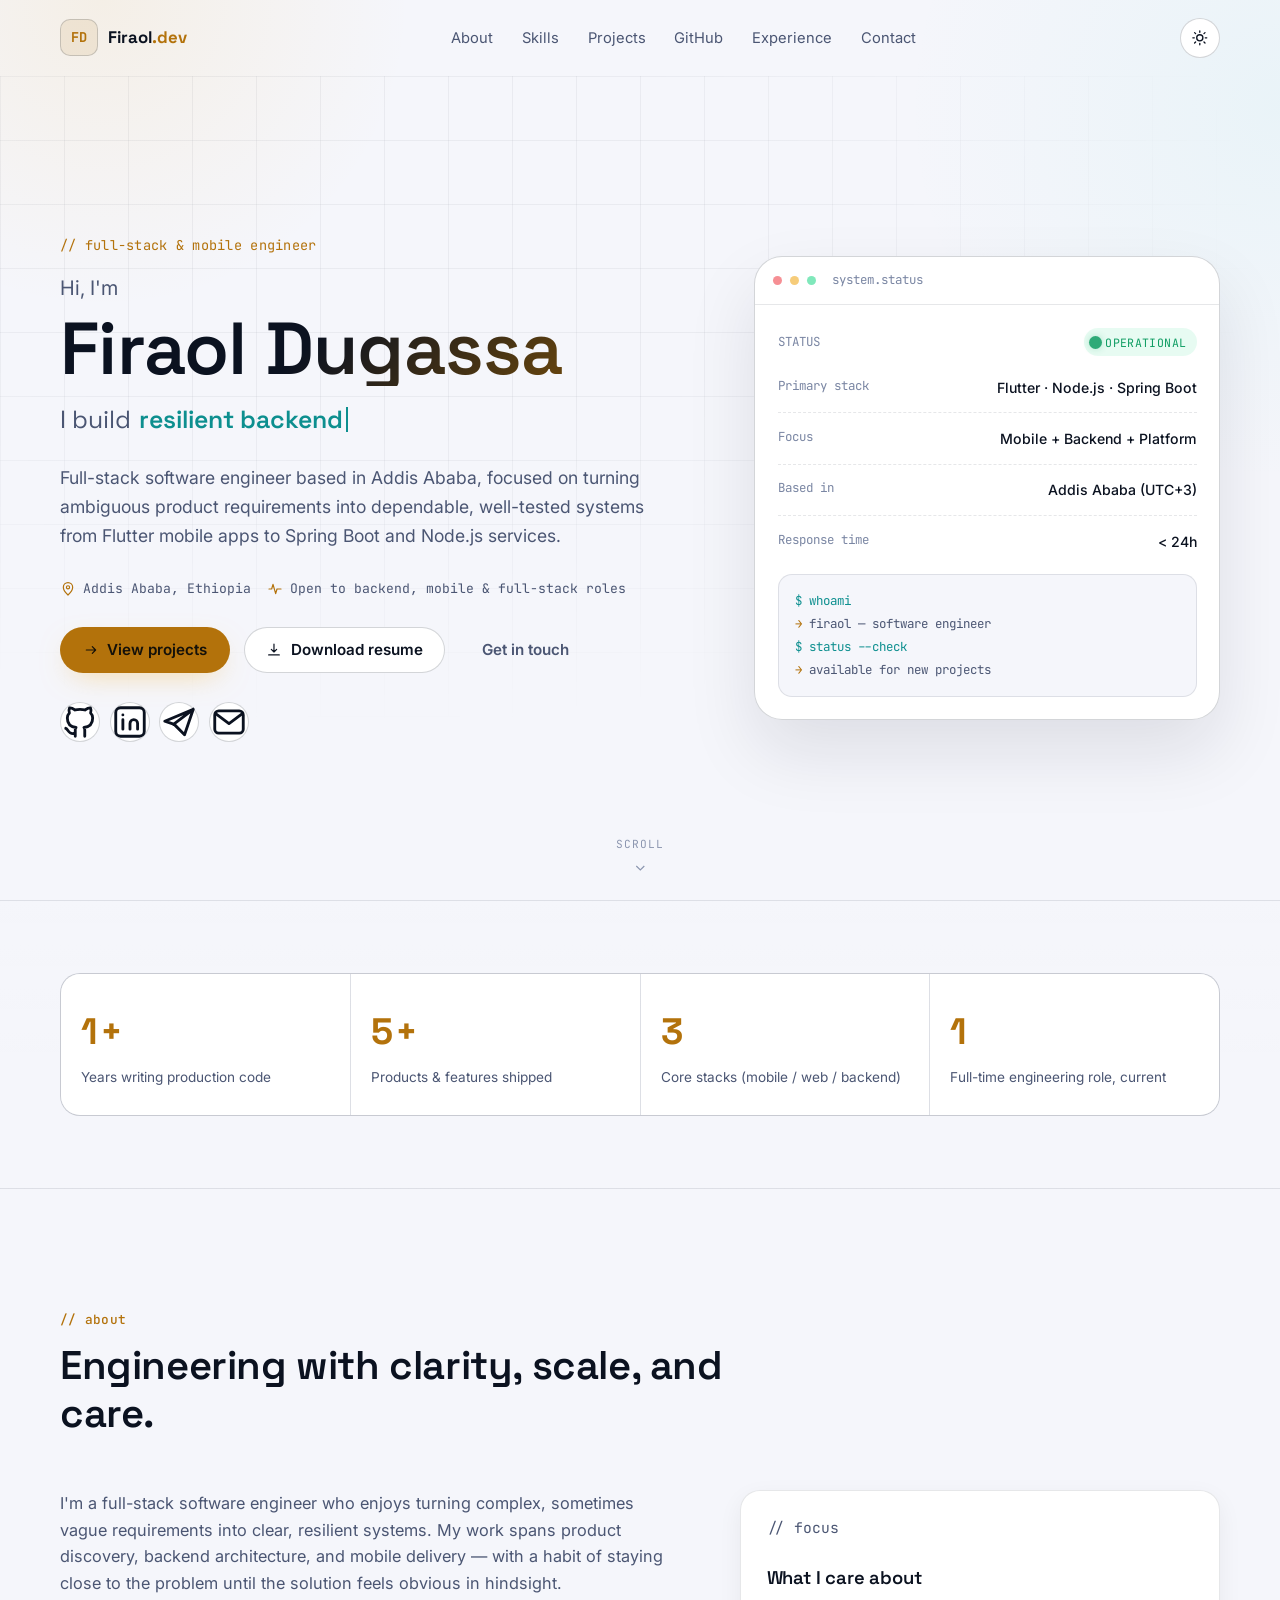
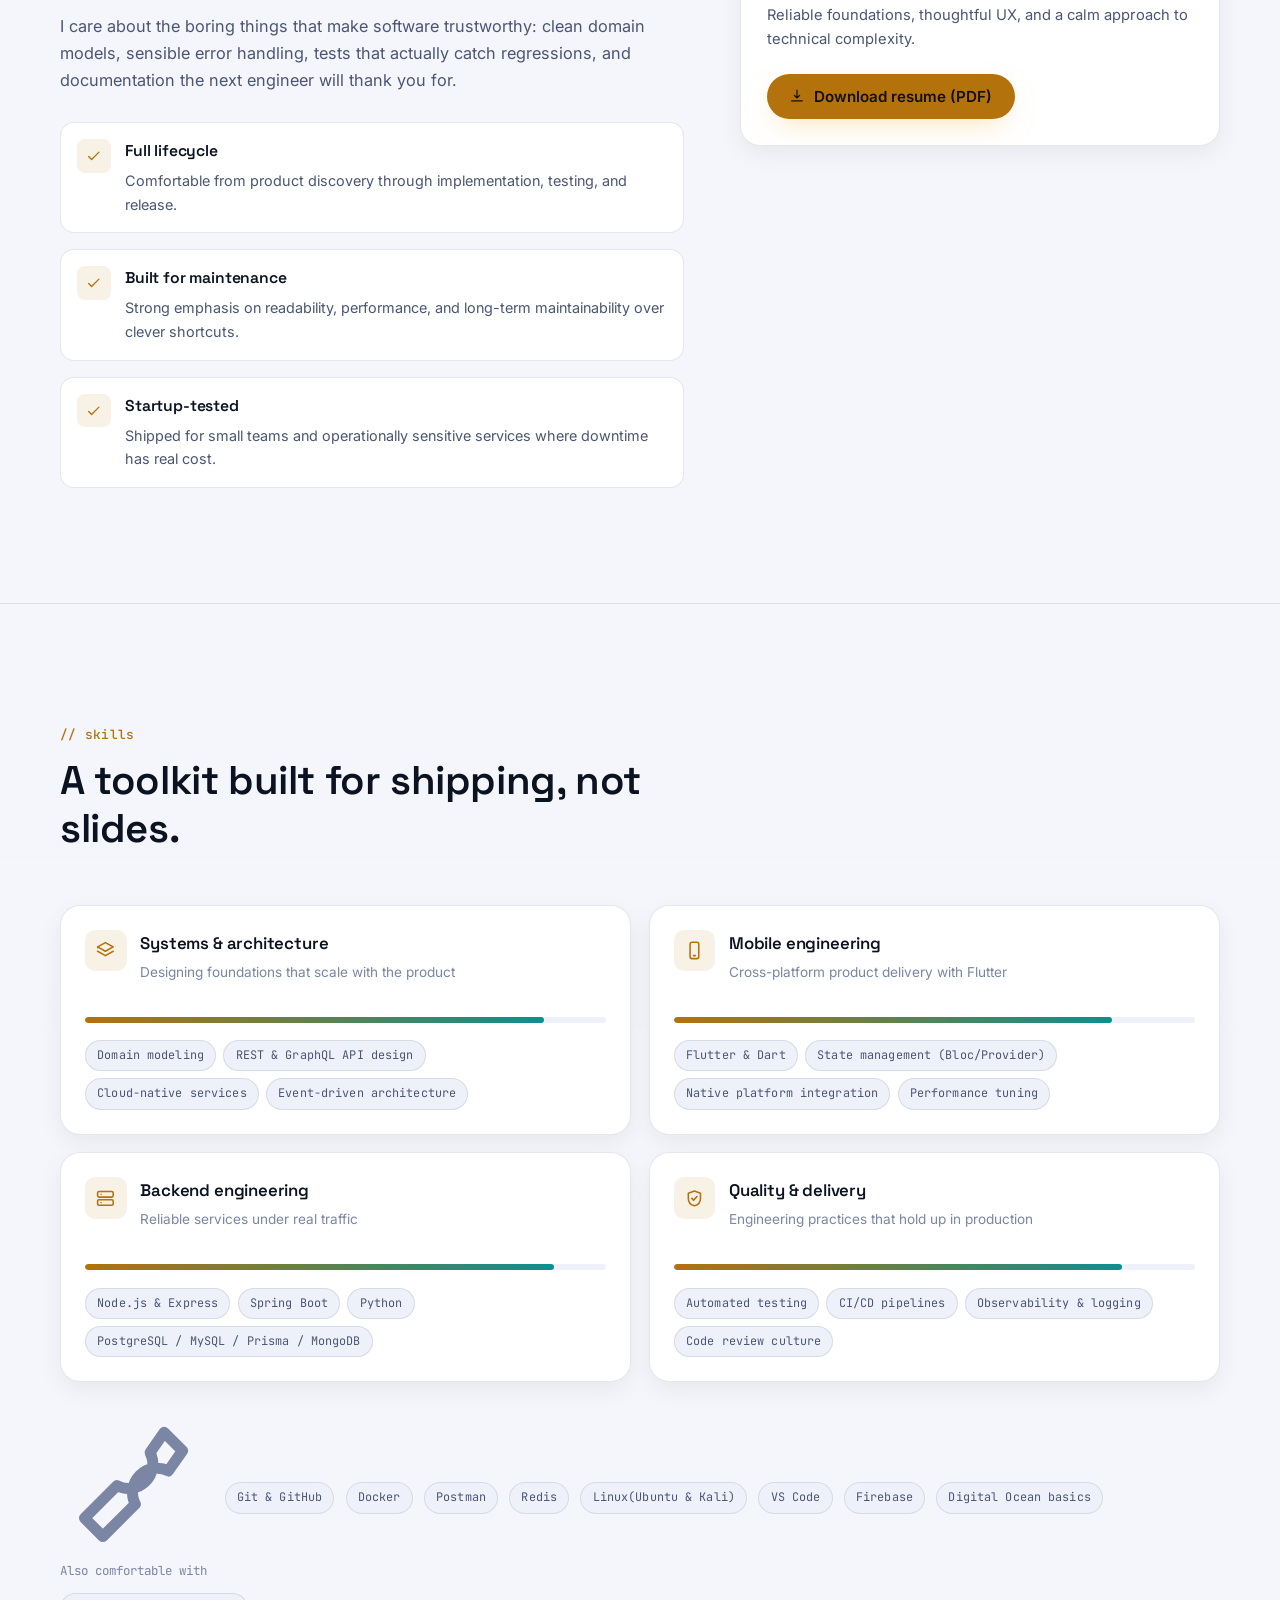
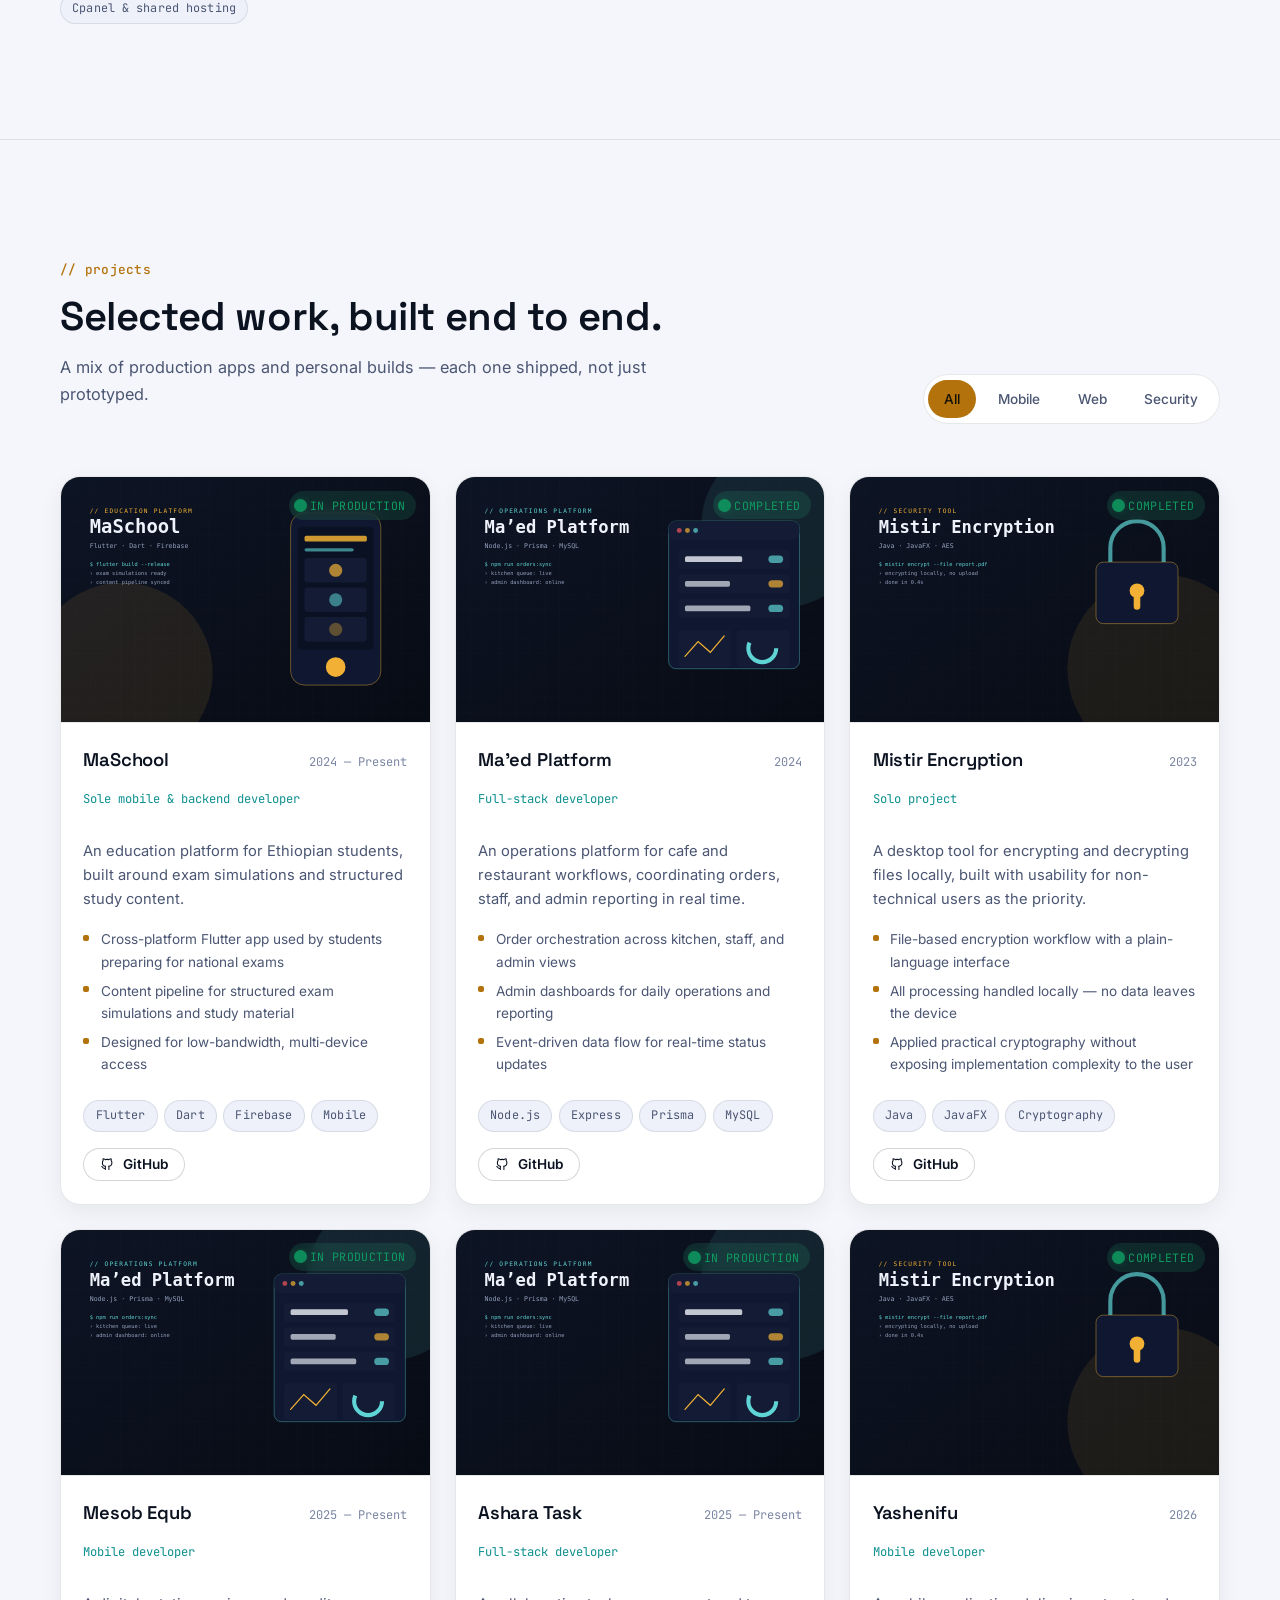
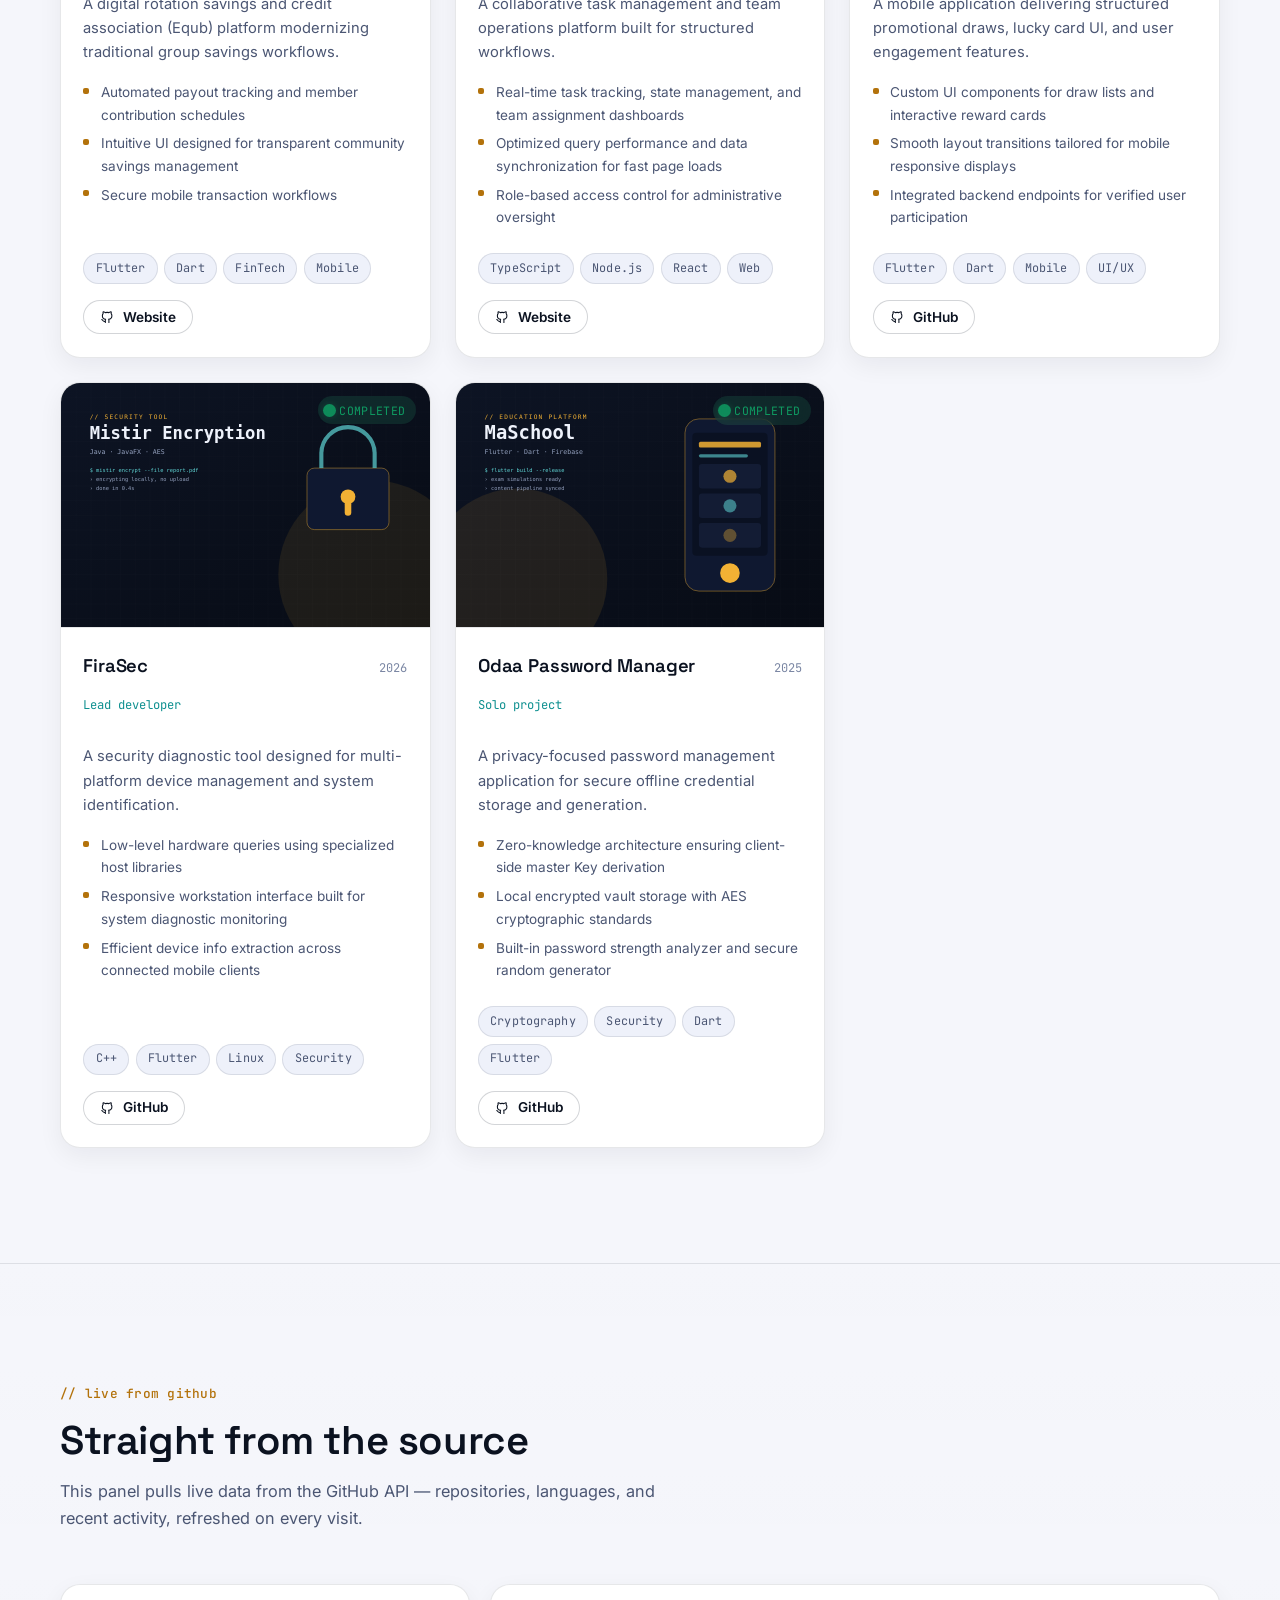
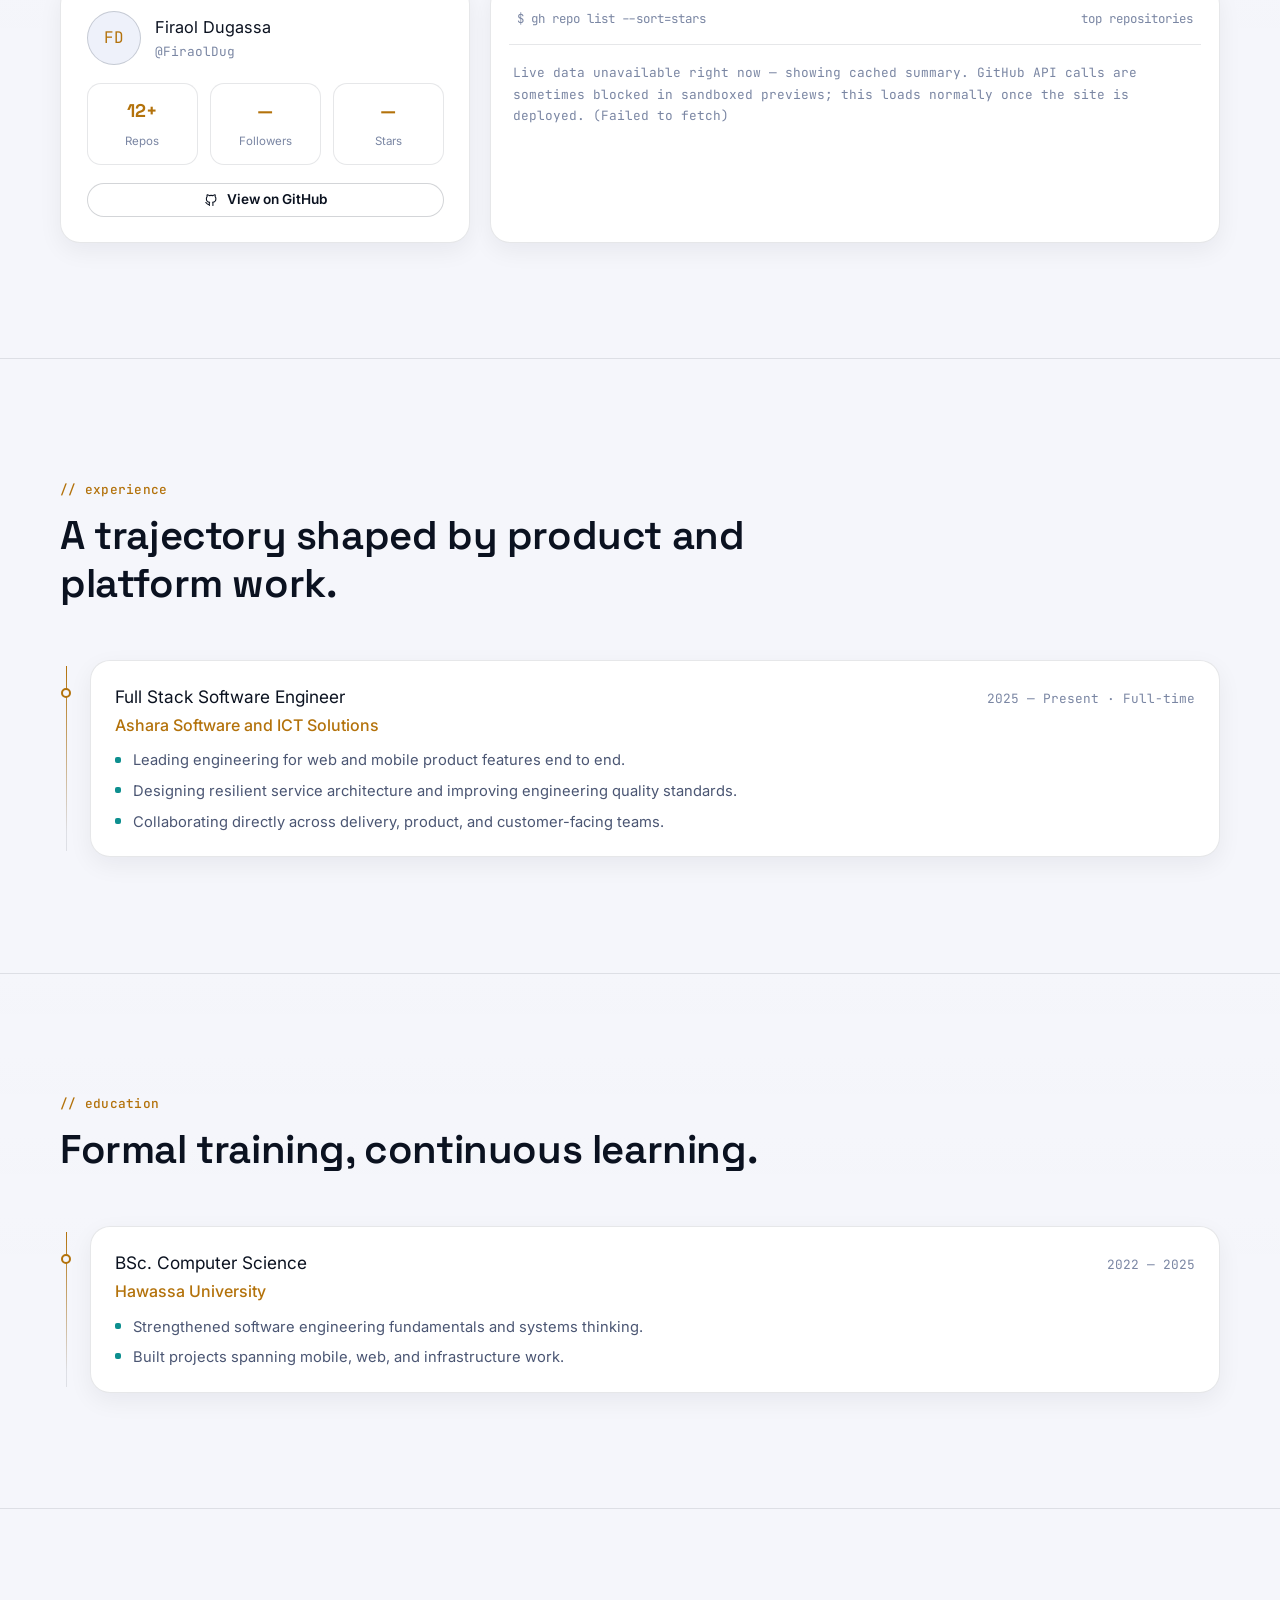
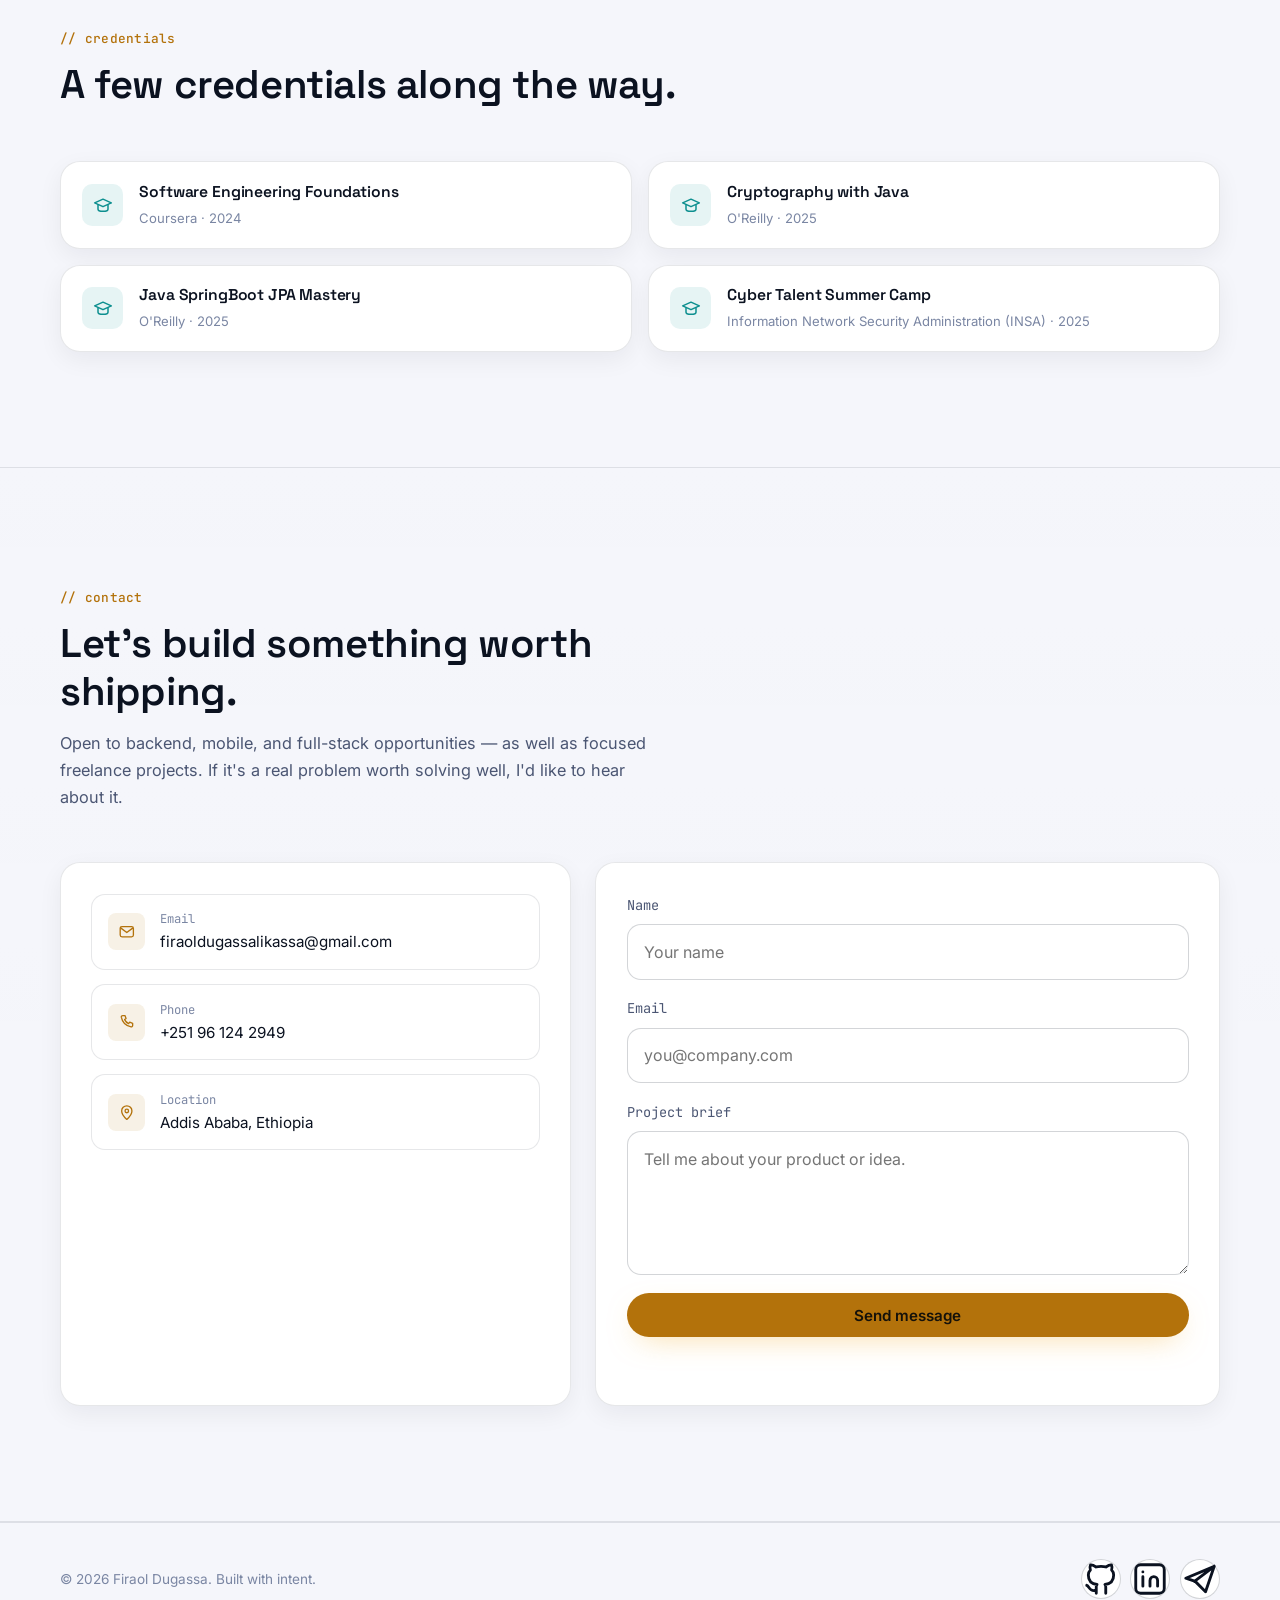
==== site/index.html @ 4e0d8f6b "Restructure portfolio project" ====
<!DOCTYPE html>
<html lang="en" data-theme="dark">
<head>
  <meta charset="UTF-8">
  <meta name="viewport" content="width=device-width, initial-scale=1, viewport-fit=cover">
  <meta name="description" content="Firaol Dugassa is a full-stack software engineer in Addis Ababa building resilient mobile, web, and backend systems with Flutter, Node.js, Spring Boot, and Python.">
  <meta name="theme-color" content="#070b14" media="(prefers-color-scheme: dark)">
  <meta name="theme-color" content="#f5f6fb" media="(prefers-color-scheme: light)">
  <meta name="robots" content="index, follow">
  <meta name="author" content="Firaol Dugassa">
  <link rel="canonical" href="https://firaol.dev/">

  <meta property="og:title" content="Firaol Dugassa — Software Engineer">
  <meta property="og:description" content="Full-stack software engineer building resilient mobile, web, and backend systems.">
  <meta property="og:type" content="website">
  <meta property="og:url" content="https://firaol.dev/">
  <meta property="og:image" content="https://firaol.dev/assets/profile.svg">
  <meta name="twitter:card" content="summary_large_image">
  <meta name="twitter:title" content="Firaol Dugassa — Software Engineer">
  <meta name="twitter:description" content="Full-stack software engineer building resilient mobile, web, and backend systems.">

  <title>Firaol Dugassa | Software Engineer</title>

  <link rel="icon" type="image/svg+xml" href="assets/favicon.svg">
  <link rel="apple-touch-icon" href="assets/favicon.svg">

  <link rel="preconnect" href="https://fonts.googleapis.com">
  <link rel="preconnect" href="https://fonts.gstatic.com" crossorigin>
  <link href="https://fonts.googleapis.com/css2?family=Space+Grotesk:wght@500;600;700&family=Inter:wght@400;500;600;700;800&family=JetBrains+Mono:wght@400;500;600&display=swap" rel="stylesheet">

  <link rel="stylesheet" href="css/tokens.css">
  <link rel="stylesheet" href="css/base.css">
  <link rel="stylesheet" href="css/components-buttons.css">
  <link rel="stylesheet" href="css/components-header.css">
  <link rel="stylesheet" href="css/components-hero.css">
  <link rel="stylesheet" href="css/components-content.css">
  <link rel="stylesheet" href="css/components-projects.css">
  <link rel="stylesheet" href="css/components-misc.css">
  <link rel="stylesheet" href="css/animations.css">
  <link rel="stylesheet" href="css/responsive.css">

  <script type="application/ld+json">
  {
    "@context": "https://schema.org",
    "@type": "Person",
    "name": "Firaol Dugassa",
    "jobTitle": "Software Engineer",
    "url": "https://firaol.dev/",
    "email": "mailto:firaoldugassa@gmail.com",
    "address": { "@type": "PostalAddress", "addressLocality": "Addis Ababa", "addressCountry": "ET" },
    "sameAs": [
      "https://github.com/FiraolDug",
      "https://www.linkedin.com/in/firaol-dugassa-dev84a913369",
      "https://t.me/firaol_dugassa"
    ]
  }
  </script>
</head>
<body>
  <a class="skip-link" href="#main-content">Skip to main content</a>

  <div class="preloader" id="preloader" aria-hidden="true">
    <div class="preloader__mark">
      <span>LOADING PORTFOLIO</span>
      <div class="preloader__bar"></div>
    </div>
  </div>

  <header class="header" id="header">
    <div class="container header__container">
      <a class="header__brand" href="#hero" aria-label="Firaol Dugassa — home">
        <span class="header__brand-mark">FD</span>
        <span class="header__brand-text" id="brand-text">Firaol<span>.dev</span></span>
      </a>

      <nav class="nav" id="nav-menu" aria-label="Primary">
        <ul class="nav__list" id="nav-list"></ul>
      </nav>

      <div class="header__actions">
        <button class="theme-toggle" id="theme-toggle" type="button" aria-label="Toggle color theme" aria-pressed="false">
          <svg class="icon-moon" viewBox="0 0 24 24" fill="none" stroke="currentColor" stroke-width="1.8" stroke-linecap="round" stroke-linejoin="round" aria-hidden="true"><path d="M20 14.5A8.5 8.5 0 1 1 9.5 4a7 7 0 0 0 10.5 10.5Z"/></svg>
          <svg class="icon-sun" viewBox="0 0 24 24" fill="none" stroke="currentColor" stroke-width="1.8" stroke-linecap="round" stroke-linejoin="round" aria-hidden="true"><circle cx="12" cy="12" r="4.2"/><path d="M12 2.5v2M12 19.5v2M4.9 4.9l1.4 1.4M17.7 17.7l1.4 1.4M2.5 12h2M19.5 12h2M4.9 19.1l1.4-1.4M17.7 6.3l1.4-1.4"/></svg>
        </button>
        <button class="burger" id="burger-menu" type="button" aria-expanded="false" aria-controls="nav-menu" aria-label="Toggle navigation menu">
          <span></span><span></span><span></span>
        </button>
      </div>
    </div>
  </header>

  <main id="main-content">

    <!-- ================= HERO ================= -->
    <section class="hero" id="hero">
      <div class="hero__bg" aria-hidden="true"></div>
      <div class="container hero__grid">
        <div class="hero__content">
          <p class="hero__eyebrow" id="hero-eyebrow"></p>
          <p class="hero__greeting" id="hero-greeting"></p>
          <h1 class="hero__name" id="hero-name"></h1>
          <div class="hero__role">
            <span id="hero-role-static"></span>
            <span class="hero__typing" id="hero-typing"></span>
          </div>
          <p class="hero__description" id="hero-description"></p>
          <div class="hero__meta" id="hero-meta"></div>
          <div class="hero__actions" id="hero-actions"></div>
          <div class="hero__socials" id="hero-socials"></div>
        </div>

        <div class="hero__visual" aria-hidden="true">
          <div class="console">
            <div class="console__bar">
              <span class="console__dot"></span><span class="console__dot"></span><span class="console__dot"></span>
              <span class="console__title" id="console-status-label"></span>
            </div>
            <div class="console__body">
              <div class="console__status">
                <span class="console__status-label">STATUS</span>
                <span class="badge badge--good" id="console-status"></span>
              </div>
              <div class="console__metrics" id="console-metrics"></div>
              <div class="console__log" id="console-log"></div>
            </div>
          </div>
        </div>
      </div>

      <div class="hero__scroll-cue" aria-hidden="true">
        <span>SCROLL</span>
        <svg viewBox="0 0 24 24" fill="none" stroke="currentColor" stroke-width="1.8"><path d="m6 9 6 6 6-6"/></svg>
      </div>
    </section>

    <!-- ================= STATS ================= -->
    <section class="section section--tight section--muted" id="stats" aria-label="Quick facts">
      <div class="container">
        <div class="stats" id="stats-grid"></div>
      </div>
    </section>

    <!-- ================= ABOUT ================= -->
    <section class="section" id="about">
      <div class="container">
        <div class="section-head">
          <p class="eyebrow" id="about-eyebrow"></p>
          <h2 class="section-title" id="about-title"></h2>
        </div>
        <div class="about__grid" id="about-grid"></div>
      </div>
    </section>

    <!-- ================= SKILLS ================= -->
    <section class="section section--muted" id="skills">
      <div class="container">
        <div class="section-head">
          <p class="eyebrow" id="skills-eyebrow"></p>
          <h2 class="section-title" id="skills-title"></h2>
        </div>
        <div class="skills__grid" id="skills-grid"></div>
        <div class="tools-row" id="tools-row"></div>
      </div>
    </section>

    <!-- ================= PROJECTS ================= -->
    <section class="section" id="projects">
      <div class="container">
        <div class="section-head section-head--spread">
          <div>
            <p class="eyebrow" id="projects-eyebrow"></p>
            <h2 class="section-title" id="projects-title"></h2>
            <p class="section-desc" id="projects-desc"></p>
          </div>
          <div class="filter-bar" id="project-filters" role="tablist" aria-label="Filter projects by category"></div>
        </div>
        <div class="projects__grid" id="projects-grid"></div>
      </div>
    </section>

    <!-- ================= GITHUB (live) ================= -->
    <section class="section section--muted" id="github">
      <div class="container">
        <div class="section-head">
          <p class="eyebrow" id="github-eyebrow"></p>
          <h2 class="section-title" id="github-title"></h2>
          <p class="section-desc" id="github-desc"></p>
        </div>
        <div class="gh-console">
          <div class="gh-profile card" id="gh-profile"></div>
          <div class="gh-repos card">
            <div class="gh-repos__header">
              <span>$ gh repo list --sort=stars</span>
              <span>top repositories</span>
            </div>
            <div class="gh-repo-list" id="gh-repo-list"></div>
          </div>
        </div>
      </div>
    </section>

    <!-- ================= EXPERIENCE ================= -->
    <section class="section" id="experience">
      <div class="container">
        <div class="section-head">
          <p class="eyebrow" id="experience-eyebrow"></p>
          <h2 class="section-title" id="experience-title"></h2>
        </div>
        <div class="timeline" id="experience-timeline"></div>
      </div>
    </section>

    <!-- ================= EDUCATION ================= -->
    <section class="section section--muted" id="education">
      <div class="container">
        <div class="section-head">
          <p class="eyebrow" id="education-eyebrow"></p>
          <h2 class="section-title" id="education-title"></h2>
        </div>
        <div class="timeline" id="education-timeline"></div>
      </div>
    </section>

    <!-- ================= CERTIFICATIONS ================= -->
    <section class="section" id="certifications">
      <div class="container">
        <div class="section-head">
          <p class="eyebrow">// credentials</p>
          <h2 class="section-title">A few credentials along the way.</h2>
        </div>
        <div class="certs__grid" id="certifications-grid"></div>
      </div>
    </section>

    <!-- ================= CONTACT ================= -->
    <section class="section section--muted" id="contact">
      <div class="container">
        <div class="section-head">
          <p class="eyebrow" id="contact-eyebrow"></p>
          <h2 class="section-title" id="contact-title"></h2>
          <p class="section-desc" id="contact-desc"></p>
        </div>
        <div class="contact__grid">
          <div class="contact-card card">
            <div class="contact-channels" id="contact-channels"></div>
          </div>

          <form class="form card" id="contact-form" autocomplete="off" novalidate>
            <div class="form__group">
              <label class="form__label" for="contact-name">Name</label>
              <input class="form__input" id="contact-name" name="name" type="text" required placeholder="Your name" autocomplete="name">
            </div>
            <div class="form__group">
              <label class="form__label" for="contact-email">Email</label>
              <input class="form__input" id="contact-email" name="email" type="email" required placeholder="you@company.com" autocomplete="email">
            </div>
            <div class="form__group">
              <label class="form__label" for="contact-message">Project brief</label>
              <textarea class="form__input form__input--textarea" id="contact-message" name="message" required placeholder="Tell me about your product or idea."></textarea>
            </div>
            <button class="btn btn--primary" type="submit">Send message</button>
            <p class="form__status" id="form-status" role="status" aria-live="polite"></p>
          </form>
        </div>
      </div>
    </section>
  </main>

  <footer class="footer">
    <div class="container footer__container">
      <p class="footer__copy" id="footer-copy"></p>
      <div class="footer__socials" id="footer-socials"></div>
    </div>
  </footer>

  <button class="back-to-top" id="back-to-top" type="button" aria-label="Back to top" aria-hidden="true">
    <svg viewBox="0 0 24 24" fill="none" stroke="currentColor" stroke-width="1.8"><path d="m6 15 6-6 6 6"/></svg>
  </button>

  <script src="js/icons.js"></script>
  <script src="js/theme.js"></script>
  <script src="js/content.js"></script>
  <script src="js/github.js"></script>
  <script src="js/animations.js"></script>
  <script src="js/portfolio.js"></script>
  <script src="js/main.js"></script>
</body>
</html>
---- site/css/tokens.css ----
/* ==========================================================================
   Design tokens — "systems console" visual language
   Dark, blueprint-inspired navy with a signal-amber accent and a cyan
   secondary, referencing monitoring dashboards & terminal output.
   ========================================================================== */
:root {
  /* --- Color: dark (default) --- */
  --ink: #070b14;
  --ink-raised: #0d1424;
  --surface: #0f1830;
  --surface-hover: #14203d;
  --surface-strong: #182548;
  --border: rgba(148, 163, 196, 0.14);
  --border-strong: rgba(148, 163, 196, 0.28);
  --text: #eef2fb;
  --text-muted: #93a0bd;
  --text-dim: #5d6a8a;

  --amber: #f2b134;
  --amber-strong: #ffce6b;
  --amber-soft: rgba(242, 177, 52, 0.14);
  --cyan: #5fd4d4;
  --cyan-soft: rgba(95, 212, 212, 0.14);
  --good: #3ddc97;
  --warn: #f2545b;

  --shadow-sm: 0 8px 24px rgba(3, 6, 16, 0.35);
  --shadow-lg: 0 32px 80px rgba(3, 6, 16, 0.55);
  --ring: 0 0 0 3px rgba(242, 177, 52, 0.35);

  --radius-xs: 8px;
  --radius-sm: 14px;
  --radius-md: 20px;
  --radius-lg: 28px;
  --radius-pill: 999px;

  --ease: cubic-bezier(0.22, 1, 0.36, 1);
  --dur-fast: 160ms;
  --dur: 280ms;
  --dur-slow: 520ms;

  --font-display: 'Space Grotesk', 'Inter', system-ui, sans-serif;
  --font-body: 'Inter', system-ui, -apple-system, 'Segoe UI', sans-serif;
  --font-mono: 'JetBrains Mono', 'SFMono-Regular', Consolas, monospace;

  --container: 1240px;
  --gutter: clamp(1.25rem, 4vw, 2.5rem);
  --header-h: 76px;
}

[data-theme='light'] {
  --ink: #f5f6fb;
  --ink-raised: #ffffff;
  --surface: #ffffff;
  --surface-hover: #eef1fa;
  --surface-strong: #ffffff;
  --border: rgba(15, 23, 42, 0.10);
  --border-strong: rgba(15, 23, 42, 0.18);
  --text: #0b1220;
  --text-muted: #4b5673;
  --text-dim: #7a86a3;

  --amber: #b3720b;
  --amber-strong: #8f5b06;
  --amber-soft: rgba(179, 114, 11, 0.10);
  --cyan: #0d8f8f;
  --cyan-soft: rgba(13, 143, 143, 0.10);
  --good: #0f9d63;
  --warn: #d13b42;

  --shadow-sm: 0 8px 24px rgba(15, 23, 42, 0.06);
  --shadow-lg: 0 32px 70px rgba(15, 23, 42, 0.10);
}
---- site/css/base.css ----
/* ==========================================================================
   Reset & base
   ========================================================================== */
*, *::before, *::after { box-sizing: border-box; }
html {
  scroll-behavior: smooth;
  font-size: 16px;
  -webkit-text-size-adjust: 100%;
}
@media (prefers-reduced-motion: reduce) {
  html { scroll-behavior: auto; }
  *, *::before, *::after {
    animation-duration: 0.01ms !important;
    animation-iteration-count: 1 !important;
    transition-duration: 0.01ms !important;
    scroll-behavior: auto !important;
  }
}
body {
  margin: 0;
  min-width: 320px;
  font-family: var(--font-body);
  font-size: 16px;
  line-height: 1.65;
  color: var(--text);
  background: var(--ink);
  background-image:
    radial-gradient(560px circle at 8% 0%, rgba(242, 177, 52, 0.10), transparent 55%),
    radial-gradient(680px circle at 100% 12%, rgba(95, 212, 212, 0.08), transparent 55%);
  background-attachment: fixed;
  overflow-x: hidden;
  -webkit-font-smoothing: antialiased;
  transition: background-color var(--dur) var(--ease), color var(--dur) var(--ease);
}
img, svg { max-width: 100%; display: block; }
a { color: inherit; text-decoration: none; }
button, input, textarea, select { font: inherit; color: inherit; }
button { cursor: pointer; }
ul, ol { margin: 0; padding: 0; list-style: none; }
p { margin: 0 0 1rem; }
h1, h2, h3, h4 { margin: 0; font-family: var(--font-display); font-weight: 600; letter-spacing: -0.01em; }

::selection { background: var(--amber-soft); color: var(--text); }

:focus-visible {
  outline: 2px solid var(--amber);
  outline-offset: 3px;
  border-radius: 4px;
}

/* Scrollbar */
::-webkit-scrollbar { width: 10px; height: 10px; }
::-webkit-scrollbar-track { background: transparent; }
::-webkit-scrollbar-thumb { background: var(--border-strong); border-radius: 99px; }
::-webkit-scrollbar-thumb:hover { background: var(--text-dim); }

/* ==========================================================================
   Layout primitives
   ========================================================================== */
.container {
  width: 100%;
  max-width: var(--container);
  margin-inline: auto;
  padding-inline: var(--gutter);
}
.section { padding-block: clamp(4rem, 9vw, 7.5rem); position: relative; }
.section--tight { padding-block: clamp(3rem, 6vw, 4.5rem); }
.section--muted {
  background: linear-gradient(180deg, rgba(255,255,255,0.015), transparent 60%);
  border-block: 1px solid var(--border);
}

.section-head {
  max-width: 700px;
  margin-bottom: clamp(2rem, 5vw, 3.25rem);
}
/* Prevent long inline content (nowrap buttons, mono strings) from forcing
   grid/flex tracks wider than their column, which causes horizontal
   scroll on narrow phones. */
.hero__content, .hero__visual, .about__text, .about__side,
.contact-card, .form, .focus-card, .console, .skill-card,
.project-card, .gh-profile, .gh-repos, .timeline-item {
  min-width: 0;
}

.section-head--spread {
  display: flex;
  justify-content: space-between;
  align-items: flex-end;
  gap: 1.5rem;
  flex-wrap: wrap;
  max-width: none;
}
.eyebrow {
  display: inline-flex;
  align-items: center;
  gap: 0.5em;
  margin: 0 0 0.75rem;
  font-family: var(--font-mono);
  font-size: 0.8rem;
  font-weight: 500;
  letter-spacing: 0.02em;
  color: var(--amber);
}
.section-title {
  font-size: clamp(1.65rem, 3.2vw, 2.5rem);
  line-height: 1.2;
  color: var(--text);
}
.section-desc {
  margin-top: 0.85rem;
  color: var(--text-muted);
  font-size: 1.02rem;
  max-width: 60ch;
}

.skip-link {
  position: absolute;
  left: 1rem; top: -4rem;
  z-index: 5000;
  padding: 0.8rem 1.1rem;
  background: var(--amber);
  color: #12100a;
  font-weight: 600;
  border-radius: var(--radius-pill);
  transition: top var(--dur) var(--ease);
}
.skip-link:focus { top: 1rem; }

.visually-hidden {
  position: absolute !important;
  width: 1px; height: 1px;
  padding: 0; margin: -1px;
  overflow: hidden;
  clip: rect(0,0,0,0);
  white-space: nowrap; border: 0;
}
---- site/css/components-buttons.css ----
/* ==========================================================================
   Buttons, badges, tags, pills
   ========================================================================== */
.btn {
  display: inline-flex;
  align-items: center;
  justify-content: center;
  gap: 0.55rem;
  padding: 0.85rem 1.35rem;
  border-radius: var(--radius-pill);
  border: 1px solid transparent;
  font-family: var(--font-body);
  font-size: 0.95rem;
  font-weight: 600;
  line-height: 1;
  white-space: nowrap;
  transition: transform var(--dur-fast) var(--ease), background var(--dur-fast) var(--ease),
              border-color var(--dur-fast) var(--ease), box-shadow var(--dur-fast) var(--ease);
}
.btn svg { width: 1.05em; height: 1.05em; flex-shrink: 0; }
.btn:hover { transform: translateY(-2px); }
.btn:active { transform: translateY(0); }

.btn--primary {
  background: var(--amber);
  color: #14110a;
  box-shadow: 0 10px 30px -12px rgba(242, 177, 52, 0.55);
}
.btn--primary:hover { background: var(--amber-strong); box-shadow: 0 14px 34px -10px rgba(242, 177, 52, 0.6); }

.btn--secondary {
  background: var(--surface);
  border-color: var(--border-strong);
  color: var(--text);
}
.btn--secondary:hover { border-color: var(--amber); background: var(--surface-hover); }

.btn--ghost {
  background: transparent;
  color: var(--text-muted);
}
.btn--ghost:hover { color: var(--amber); }

.btn--sm { padding: 0.55rem 1rem; font-size: 0.85rem; }
.btn--icon {
  width: 2.5rem; height: 2.5rem; padding: 0;
  border-radius: 50%;
  border: 1px solid var(--border-strong);
  background: var(--surface);
  display: inline-grid; place-items: center;
}
.btn--icon:hover { border-color: var(--amber); color: var(--amber); }

.tag {
  display: inline-flex;
  align-items: center;
  padding: 0.3rem 0.7rem;
  border-radius: var(--radius-pill);
  font-family: var(--font-mono);
  font-size: 0.74rem;
  letter-spacing: 0.01em;
  color: var(--text-muted);
  background: var(--surface-hover);
  border: 1px solid var(--border);
}

.badge {
  display: inline-flex;
  align-items: center;
  gap: 0.4rem;
  padding: 0.3rem 0.65rem 0.3rem 0.5rem;
  border-radius: var(--radius-pill);
  font-family: var(--font-mono);
  font-size: 0.72rem;
  letter-spacing: 0.03em;
  text-transform: uppercase;
}
.badge--good { color: var(--good); background: rgba(61, 220, 151, 0.12); }
.badge--amber { color: var(--amber); background: var(--amber-soft); }
.badge--cyan { color: var(--cyan); background: var(--cyan-soft); }
.badge__dot {
  width: 7px; height: 7px; border-radius: 50%; background: currentColor;
  box-shadow: 0 0 0 3px currentColor, 0 0 10px currentColor;
  opacity: 0.85;
}
.badge__dot--pulse { animation: pulseDot 2.2s ease-in-out infinite; }
@keyframes pulseDot {
  0%, 100% { opacity: 0.55; transform: scale(0.9); }
  50% { opacity: 1; transform: scale(1.05); }
}

.card {
  background: var(--surface);
  border: 1px solid var(--border);
  border-radius: var(--radius-md);
  box-shadow: var(--shadow-sm);
}

.divider {
  height: 1px;
  background: var(--border);
  border: 0;
  margin: 0;
}
---- site/css/components-header.css ----
/* ==========================================================================
   Header / navigation
   ========================================================================== */
.header {
  position: sticky;
  top: 0;
  z-index: 2000;
  min-height: var(--header-h);
  display: flex;
  align-items: center;
  border-bottom: 1px solid transparent;
  background: transparent;
  transition: background var(--dur) var(--ease), border-color var(--dur) var(--ease), box-shadow var(--dur) var(--ease);
}
.header--sticky {
  background: rgba(7, 11, 20, 0.78);
  backdrop-filter: blur(14px) saturate(140%);
  -webkit-backdrop-filter: blur(14px) saturate(140%);
  border-color: var(--border);
  box-shadow: 0 8px 30px rgba(3, 6, 16, 0.25);
}
[data-theme='light'] .header--sticky { background: rgba(245, 246, 251, 0.82); }

.header__container {
  width: 100%;
  display: flex;
  align-items: center;
  justify-content: space-between;
  gap: 1rem;
}

.header__brand {
  display: flex;
  align-items: center;
  gap: 0.65rem;
  font-family: var(--font-display);
  font-weight: 700;
  font-size: 1.05rem;
}
.header__brand-mark {
  display: grid;
  place-items: center;
  width: 2.35rem;
  aspect-ratio: 1;
  border-radius: 10px;
  background: var(--amber-soft);
  color: var(--amber);
  border: 1px solid var(--border-strong);
  font-family: var(--font-mono);
  font-size: 0.85rem;
}
.header__brand-text span { color: var(--amber); }

.nav {
  display: flex;
  align-items: center;
}
.nav__list {
  display: flex;
  align-items: center;
  gap: clamp(1rem, 2vw, 1.75rem);
}
.nav__link {
  position: relative;
  padding: 0.4rem 0.1rem;
  font-size: 0.92rem;
  color: var(--text-muted);
  transition: color var(--dur-fast) var(--ease);
}
.nav__link::after {
  content: '';
  position: absolute;
  left: 0; right: 100%; bottom: -2px;
  height: 2px;
  background: var(--amber);
  transition: right var(--dur) var(--ease);
  border-radius: 2px;
}
.nav__link:hover { color: var(--text); }
.nav__link:hover::after,
.nav__link--active::after { right: 0; }
.nav__link--active { color: var(--amber); }

.header__actions {
  display: flex;
  align-items: center;
  gap: 0.6rem;
}

.theme-toggle {
  position: relative;
  border: 1px solid var(--border-strong);
  background: var(--surface);
  color: var(--text);
  width: 2.5rem;
  height: 2.5rem;
  border-radius: 50%;
  display: grid;
  place-items: center;
  transition: border-color var(--dur-fast) var(--ease), color var(--dur-fast) var(--ease), transform var(--dur-fast) var(--ease);
}
.theme-toggle:hover { border-color: var(--amber); color: var(--amber); transform: translateY(-1px); }
.theme-toggle svg { width: 1.1rem; height: 1.1rem; }
.theme-toggle .icon-sun { display: none; }
[data-theme='light'] .theme-toggle .icon-moon { display: none; }
[data-theme='light'] .theme-toggle .icon-sun { display: block; }

.burger {
  display: none;
  flex-direction: column;
  justify-content: center;
  gap: 5px;
  width: 2.5rem;
  height: 2.5rem;
  border: 1px solid var(--border-strong);
  border-radius: 10px;
  background: var(--surface);
}
.burger span {
  width: 1.1rem;
  height: 2px;
  margin-inline: auto;
  background: var(--text);
  border-radius: 2px;
  transition: transform var(--dur) var(--ease), opacity var(--dur-fast) var(--ease);
}
.burger[aria-expanded='true'] span:nth-child(1) { transform: translateY(7px) rotate(45deg); }
.burger[aria-expanded='true'] span:nth-child(2) { opacity: 0; }
.burger[aria-expanded='true'] span:nth-child(3) { transform: translateY(-7px) rotate(-45deg); }

.back-to-top {
  position: fixed;
  right: clamp(1rem, 4vw, 2rem);
  bottom: clamp(1rem, 4vw, 2rem);
  z-index: 1500;
  width: 3rem; height: 3rem;
  border-radius: 50%;
  border: 1px solid var(--border-strong);
  background: var(--surface);
  color: var(--text);
  display: grid;
  place-items: center;
  opacity: 0;
  visibility: hidden;
  transform: translateY(12px);
  transition: opacity var(--dur) var(--ease), transform var(--dur) var(--ease), border-color var(--dur-fast) var(--ease);
  box-shadow: var(--shadow-sm);
}
.back-to-top--visible { opacity: 1; visibility: visible; transform: translateY(0); }
.back-to-top:hover { border-color: var(--amber); color: var(--amber); }
.back-to-top svg { width: 1.2rem; height: 1.2rem; }

.preloader {
  position: fixed; inset: 0; z-index: 6000;
  display: grid; place-items: center;
  background: var(--ink);
  transition: opacity 0.5s var(--ease), visibility 0.5s var(--ease);
}
.preloader--hidden { opacity: 0; visibility: hidden; pointer-events: none; }
.preloader__mark {
  font-family: var(--font-mono);
  color: var(--amber);
  font-size: 0.95rem;
  letter-spacing: 0.08em;
  display: flex; flex-direction: column; align-items: center; gap: 0.9rem;
}
.preloader__bar {
  width: 8rem; height: 2px; border-radius: 2px;
  background: var(--border-strong);
  overflow: hidden;
}
.preloader__bar::after {
  content: '';
  display: block;
  height: 100%; width: 40%;
  background: var(--amber);
  animation: loadbar 1s ease-in-out infinite;
}
@keyframes loadbar {
  0% { transform: translateX(-100%); }
  100% { transform: translateX(350%); }
}
---- site/css/components-hero.css ----
/* ==========================================================================
   Hero
   ========================================================================== */
.hero {
  position: relative;
  min-height: calc(100svh - var(--header-h));
  display: flex;
  align-items: center;
  padding-block: clamp(2.5rem, 6vw, 4rem);
  overflow: hidden;
}
.hero__bg {
  position: absolute; inset: 0;
  background-image:
    linear-gradient(var(--border) 1px, transparent 1px),
    linear-gradient(90deg, var(--border) 1px, transparent 1px);
  background-size: 64px 64px;
  mask-image: radial-gradient(ellipse 70% 60% at 30% 20%, black 40%, transparent 100%);
  opacity: 0.5;
  pointer-events: none;
}
.hero__grid {
  display: grid;
  grid-template-columns: 1.15fr 0.85fr;
  gap: clamp(2rem, 5vw, 4rem);
  align-items: center;
  position: relative;
}

.hero__eyebrow {
  font-family: var(--font-mono);
  color: var(--amber);
  font-size: 0.85rem;
  letter-spacing: 0.02em;
  margin-bottom: 1rem;
}
.hero__greeting {
  font-family: var(--font-body);
  color: var(--text-muted);
  font-size: clamp(1.05rem, 2vw, 1.25rem);
  margin-bottom: 0.35rem;
}
.hero__name {
  font-size: clamp(2.6rem, 6.5vw, 4.6rem);
  line-height: 1.02;
  margin-bottom: 0.9rem;
  background: linear-gradient(135deg, var(--text) 40%, var(--amber-strong));
  -webkit-background-clip: text;
  background-clip: text;
  color: transparent;
}
.hero__role {
  display: flex;
  flex-wrap: wrap;
  align-items: baseline;
  gap: 0.5ch;
  font-family: var(--font-display);
  font-size: clamp(1.15rem, 2.4vw, 1.55rem);
  color: var(--text-muted);
  min-height: 1.6em;
  margin-bottom: 1.35rem;
}
.hero__typing { color: var(--cyan); font-weight: 600; }
.hero__typing::after {
  content: '';
  display: inline-block;
  width: 2px;
  height: 1em;
  margin-left: 3px;
  background: var(--cyan);
  vertical-align: -0.15em;
  animation: caretBlink 1s step-end infinite;
}
@keyframes caretBlink { 50% { opacity: 0; } }

.hero__description {
  max-width: 56ch;
  color: var(--text-muted);
  font-size: clamp(1rem, 1.4vw, 1.1rem);
  margin-bottom: 1.75rem;
}

.hero__meta {
  display: flex;
  flex-wrap: wrap;
  gap: 0.6rem 1rem;
  margin-bottom: 1.75rem;
}
.hero__meta-item {
  display: inline-flex;
  align-items: center;
  gap: 0.45rem;
  font-family: var(--font-mono);
  font-size: 0.82rem;
  color: var(--text-muted);
}
.hero__meta-item svg { width: 1rem; height: 1rem; color: var(--amber); }

.hero__actions {
  display: flex;
  flex-wrap: wrap;
  gap: 0.85rem;
  margin-bottom: 1.85rem;
}

.hero__socials {
  display: flex;
  flex-wrap: wrap;
  gap: 0.6rem;
}

/* ---- Signature element: live systems console panel ---- */
.console {
  position: relative;
  background: linear-gradient(180deg, var(--surface), var(--ink-raised));
  border: 1px solid var(--border-strong);
  border-radius: var(--radius-lg);
  box-shadow: var(--shadow-lg);
  overflow: hidden;
}
.console__bar {
  display: flex;
  align-items: center;
  gap: 0.5rem;
  padding: 0.85rem 1.1rem;
  border-bottom: 1px solid var(--border);
  background: rgba(255,255,255,0.02);
}
.console__dot { width: 9px; height: 9px; border-radius: 50%; background: var(--border-strong); }
.console__dot:nth-child(1) { background: #f2545b; opacity: 0.65; }
.console__dot:nth-child(2) { background: #f2b134; opacity: 0.65; }
.console__dot:nth-child(3) { background: #3ddc97; opacity: 0.65; }
.console__title {
  margin-left: 0.5rem;
  font-family: var(--font-mono);
  font-size: 0.78rem;
  color: var(--text-dim);
}

.console__body { padding: 1.4rem; }

.console__status {
  display: flex;
  align-items: center;
  justify-content: space-between;
  margin-bottom: 1.2rem;
}
.console__status-label { font-family: var(--font-mono); font-size: 0.78rem; color: var(--text-dim); }

.console__metrics {
  display: grid;
  gap: 0.85rem;
  margin-bottom: 1.3rem;
}
.console__metric {
  display: flex;
  justify-content: space-between;
  gap: 1rem;
  padding-bottom: 0.85rem;
  border-bottom: 1px dashed var(--border);
  font-size: 0.88rem;
}
.console__metric:last-child { border-bottom: 0; padding-bottom: 0; }
.console__metric-label { color: var(--text-dim); font-family: var(--font-mono); font-size: 0.78rem; }
.console__metric-value { color: var(--text); font-weight: 500; text-align: right; }

.console__log {
  background: var(--ink);
  border: 1px solid var(--border);
  border-radius: var(--radius-sm);
  padding: 0.9rem 1rem;
  font-family: var(--font-mono);
  font-size: 0.78rem;
  line-height: 1.85;
  color: var(--text-muted);
  overflow: hidden;
}
.console__log span { display: block; }
.console__log .is-prompt { color: var(--cyan); }
.console__log .is-out::before { content: '\2192\00a0'; color: var(--amber); }

.hero__scroll-cue {
  position: absolute;
  bottom: 1.5rem;
  left: 50%;
  transform: translateX(-50%);
  display: flex;
  flex-direction: column;
  align-items: center;
  gap: 0.4rem;
  font-family: var(--font-mono);
  font-size: 0.7rem;
  letter-spacing: 0.08em;
  color: var(--text-dim);
  opacity: 0.85;
}
.hero__scroll-cue svg { width: 1rem; height: 1rem; animation: bob 2s ease-in-out infinite; }
@keyframes bob { 0%, 100% { transform: translateY(0); } 50% { transform: translateY(6px); } }
---- site/css/components-content.css ----
/* ==========================================================================
   Stats strip
   ========================================================================== */
.stats {
  display: grid;
  grid-template-columns: repeat(4, 1fr);
  gap: 1px;
  background: var(--border);
  border: 1px solid var(--border);
  border-radius: var(--radius-md);
  overflow: hidden;
}
.stat {
  background: var(--surface);
  padding: 1.75rem 1.25rem;
  text-align: left;
}
.stat__value {
  font-family: var(--font-display);
  font-size: clamp(1.7rem, 3.5vw, 2.3rem);
  font-weight: 700;
  color: var(--amber);
  display: flex; align-items: baseline; gap: 0.15rem;
}
.stat__label {
  margin-top: 0.35rem;
  font-size: 0.85rem;
  color: var(--text-muted);
  line-height: 1.4;
}

/* ==========================================================================
   About
   ========================================================================== */
.about__grid {
  display: grid;
  grid-template-columns: 1.3fr 1fr;
  gap: clamp(2rem, 5vw, 3.5rem);
  align-items: start;
}
.about__text p { color: var(--text-muted); font-size: 1.02rem; }
.about__highlights {
  margin-top: 1.75rem;
  display: grid;
  gap: 1rem;
}
.about__highlight {
  display: flex;
  gap: 0.9rem;
  padding: 1rem;
  border: 1px solid var(--border);
  border-radius: var(--radius-sm);
  background: var(--surface);
}
.about__highlight-icon {
  flex-shrink: 0;
  width: 2.1rem; height: 2.1rem;
  border-radius: 8px;
  display: grid; place-items: center;
  background: var(--amber-soft);
  color: var(--amber);
}
.about__highlight-icon svg { width: 1.1rem; height: 1.1rem; }
.about__highlight h3 { font-size: 0.98rem; margin-bottom: 0.25rem; }
.about__highlight p { margin: 0; font-size: 0.9rem; color: var(--text-muted); }

.about__side {
  position: sticky;
  top: calc(var(--header-h) + 1.5rem);
}
.focus-card {
  padding: 1.6rem;
}
.focus-card__label { font-family: var(--font-mono); font-size: 0.78rem; color: var(--cyan); margin-bottom: 0.5rem; }
.focus-card h3 { font-size: 1.15rem; margin-bottom: 0.6rem; }
.focus-card p { color: var(--text-muted); font-size: 0.92rem; margin-bottom: 1.4rem; }

/* ==========================================================================
   Skills
   ========================================================================== */
.skills__grid {
  display: grid;
  grid-template-columns: repeat(2, 1fr);
  gap: 1.1rem;
}
.skill-card { padding: 1.5rem; }
.skill-card__head { display: flex; align-items: flex-start; gap: 0.85rem; margin-bottom: 1.1rem; }
.skill-card__icon {
  flex-shrink: 0;
  width: 2.6rem; height: 2.6rem;
  border-radius: 10px;
  display: grid; place-items: center;
  background: var(--amber-soft);
  color: var(--amber);
}
.skill-card__icon svg { width: 1.3rem; height: 1.3rem; }
.skill-card h3 { font-size: 1.05rem; margin-bottom: 0.2rem; }
.skill-card__meta { font-size: 0.85rem; color: var(--text-dim); }

.skill-bar { height: 6px; border-radius: 99px; background: var(--surface-hover); overflow: hidden; margin-bottom: 1.1rem; }
.skill-bar__fill {
  height: 100%; border-radius: 99px;
  background: linear-gradient(90deg, var(--amber), var(--cyan));
  width: 0%;
  transition: width 1.1s var(--ease);
}
.skill-card__items { display: flex; flex-wrap: wrap; gap: 0.45rem; }

.tools-row {
  margin-top: 2rem;
  display: flex;
  flex-wrap: wrap;
  align-items: center;
  gap: 0.7rem;
}
.tools-row__label {
  font-family: var(--font-mono);
  font-size: 0.78rem;
  color: var(--text-dim);
  margin-right: 0.4rem;
}
---- site/css/components-projects.css ----
/* ==========================================================================
   Projects
   ========================================================================== */
.filter-bar {
  display: inline-flex;
  gap: 0.35rem;
  padding: 0.3rem;
  border: 1px solid var(--border);
  border-radius: var(--radius-pill);
  background: var(--surface);
}
.filter-btn {
  padding: 0.5rem 1rem;
  border-radius: var(--radius-pill);
  border: 0;
  background: transparent;
  color: var(--text-muted);
  font-size: 0.85rem;
  font-weight: 500;
  transition: background var(--dur-fast) var(--ease), color var(--dur-fast) var(--ease);
}
.filter-btn:hover { color: var(--text); }
.filter-btn--active { background: var(--amber); color: #14110a; }

.projects__grid {
  display: grid;
  grid-template-columns: repeat(3, 1fr);
  gap: 1.5rem;
}
.project-card {
  display: flex;
  flex-direction: column;
  overflow: hidden;
  transition: transform var(--dur) var(--ease), border-color var(--dur) var(--ease), box-shadow var(--dur) var(--ease);
}
.project-card:hover {
  transform: translateY(-4px);
  border-color: var(--border-strong);
  box-shadow: var(--shadow-lg);
}
.project-card__media {
  position: relative;
  aspect-ratio: 3 / 2;
  overflow: hidden;
  border-bottom: 1px solid var(--border);
}
.project-card__media img { width: 100%; height: 100%; object-fit: cover; transition: transform var(--dur-slow) var(--ease); }
.project-card:hover .project-card__media img { transform: scale(1.04); }
.project-card__status {
  position: absolute;
  top: 0.85rem; right: 0.85rem;
  backdrop-filter: blur(6px);
}
.project-card__body { padding: 1.4rem; display: flex; flex-direction: column; gap: 0.85rem; flex: 1; }
.project-card__top { display: flex; justify-content: space-between; align-items: baseline; gap: 0.5rem; }
.project-card__title { font-size: 1.15rem; }
.project-card__period { font-family: var(--font-mono); font-size: 0.75rem; color: var(--text-dim); white-space: nowrap; }
.project-card__summary { color: var(--text-muted); font-size: 0.92rem; margin: 0; }
.project-card__role { font-family: var(--font-mono); font-size: 0.76rem; color: var(--cyan); }
.project-card__highlights { display: grid; gap: 0.4rem; margin: 0.2rem 0 0.3rem; }
.project-card__highlights li {
  position: relative;
  padding-left: 1.1rem;
  font-size: 0.85rem;
  color: var(--text-muted);
}
.project-card__highlights li::before {
  content: '';
  position: absolute; left: 0; top: 0.5em;
  width: 6px; height: 6px; border-radius: 2px;
  background: var(--amber);
}
.project-card__tags { display: flex; flex-wrap: wrap; gap: 0.4rem; margin-top: auto; padding-top: 0.4rem; }
.project-card__links { display: flex; gap: 0.6rem; padding: 0 1.4rem 1.4rem; margin-top: -0.4rem; }

/* ==========================================================================
   GitHub console
   ========================================================================== */
.gh-console {
  display: grid;
  grid-template-columns: 0.9fr 1.6fr;
  gap: 1.25rem;
}
.gh-profile {
  padding: 1.6rem;
  display: flex;
  flex-direction: column;
  gap: 1.1rem;
}
.gh-profile__head { display: flex; align-items: center; gap: 0.9rem; }
.gh-profile__avatar {
  width: 3.4rem; height: 3.4rem; border-radius: 50%;
  border: 1px solid var(--border-strong);
  background: var(--surface-hover);
  overflow: hidden;
}
.gh-profile__avatar img { width: 100%; height: 100%; object-fit: cover; }
.gh-profile__name { font-size: 1.02rem; }
.gh-profile__handle { font-family: var(--font-mono); font-size: 0.8rem; color: var(--text-dim); }
.gh-profile__bio { font-size: 0.88rem; color: var(--text-muted); margin: 0; }
.gh-profile__stats { display: grid; grid-template-columns: repeat(3, 1fr); gap: 0.75rem; }
.gh-profile__stat { text-align: center; padding: 0.75rem 0.4rem; border: 1px solid var(--border); border-radius: var(--radius-sm); background: var(--ink-raised); }
.gh-profile__stat b { display: block; font-family: var(--font-display); font-size: 1.15rem; color: var(--amber); }
.gh-profile__stat span { font-size: 0.72rem; color: var(--text-dim); }

.gh-repos { padding: 1.1rem; }
.gh-repos__header {
  display: flex; align-items: center; justify-content: space-between;
  padding: 0.4rem 0.5rem 0.9rem;
  font-family: var(--font-mono); font-size: 0.78rem; color: var(--text-dim);
  border-bottom: 1px solid var(--border);
  margin-bottom: 0.6rem;
}
.gh-repo-list { display: grid; gap: 0.5rem; max-height: 26rem; overflow-y: auto; padding-right: 0.25rem; }
.gh-repo {
  display: block;
  padding: 0.9rem 1rem;
  border: 1px solid var(--border);
  border-radius: var(--radius-sm);
  background: var(--ink-raised);
  transition: border-color var(--dur-fast) var(--ease), transform var(--dur-fast) var(--ease);
}
.gh-repo:hover { border-color: var(--amber); transform: translateX(2px); }
.gh-repo__row1 { display: flex; align-items: center; justify-content: space-between; gap: 0.6rem; margin-bottom: 0.3rem; }
.gh-repo__name { font-family: var(--font-mono); font-size: 0.9rem; color: var(--text); }
.gh-repo__name span { color: var(--amber); }
.gh-repo__meta { display: flex; align-items: center; gap: 0.85rem; font-size: 0.76rem; color: var(--text-dim); flex-shrink: 0; }
.gh-repo__meta-item { display: inline-flex; align-items: center; gap: 0.3rem; }
.gh-repo__meta-item svg { width: 0.85rem; height: 0.85rem; }
.gh-repo__desc { font-size: 0.83rem; color: var(--text-muted); margin: 0; }
.gh-repo__lang-dot { width: 8px; height: 8px; border-radius: 50%; display: inline-block; }

.gh-note {
  font-size: 0.8rem;
  color: var(--text-dim);
  font-family: var(--font-mono);
  padding: 0.5rem 0.25rem 0;
}

.skeleton {
  display: inline-block;
  border-radius: 6px;
  background: linear-gradient(90deg, var(--surface-hover) 25%, var(--border-strong) 37%, var(--surface-hover) 63%);
  background-size: 400% 100%;
  animation: shimmer 1.4s ease infinite;
}
@keyframes shimmer { 0% { background-position: 100% 50%; } 100% { background-position: 0 50%; } }
---- site/css/components-misc.css ----
/* ==========================================================================
   Timeline (experience / education)
   ========================================================================== */
.timeline { position: relative; display: grid; gap: 1.5rem; padding-left: 1.9rem; }
.timeline::before {
  content: '';
  position: absolute; left: 0.4rem; top: 0.4rem; bottom: 0.4rem;
  width: 1px;
  background: linear-gradient(var(--amber), var(--border) 90%);
}
.timeline-item { position: relative; padding: 1.4rem 1.5rem; }
.timeline-item::before {
  content: '';
  position: absolute; left: -1.9rem; top: 1.7rem;
  width: 10px; height: 10px; border-radius: 50%;
  background: var(--ink);
  border: 2px solid var(--amber);
}
.timeline-item__head {
  display: flex; flex-wrap: wrap; align-items: baseline; justify-content: space-between; gap: 0.5rem;
  margin-bottom: 0.65rem;
}
.timeline-item__role { font-size: 1.08rem; }
.timeline-item__company { color: var(--amber); font-weight: 500; }
.timeline-item__period { font-family: var(--font-mono); font-size: 0.8rem; color: var(--text-dim); white-space: nowrap; }
.timeline-item__points { display: grid; gap: 0.4rem; margin-top: 0.6rem; }
.timeline-item__points li {
  position: relative; padding-left: 1.1rem; font-size: 0.92rem; color: var(--text-muted);
}
.timeline-item__points li::before {
  content: ''; position: absolute; left: 0; top: 0.55em;
  width: 6px; height: 6px; border-radius: 2px; background: var(--cyan);
}

.certs__grid { display: grid; grid-template-columns: repeat(2, 1fr); gap: 1rem; }
.cert-card { display: flex; align-items: center; gap: 1rem; padding: 1.1rem 1.3rem; }
.cert-card__icon {
  flex-shrink: 0; width: 2.6rem; height: 2.6rem; border-radius: 10px;
  background: var(--cyan-soft); color: var(--cyan);
  display: grid; place-items: center;
}
.cert-card__icon svg { width: 1.25rem; height: 1.25rem; }
.cert-card h3 { font-size: 0.98rem; margin-bottom: 0.15rem; }
.cert-card p { margin: 0; font-size: 0.82rem; color: var(--text-dim); }

/* ==========================================================================
   Contact
   ========================================================================== */
.contact__grid { display: grid; grid-template-columns: 0.9fr 1.1fr; gap: 1.5rem; align-items: start; }
.contact-card { padding: 1.9rem; display: flex; flex-direction: column; gap: 1.5rem; height: 100%; }
.contact-card__desc { color: var(--text-muted); font-size: 0.95rem; margin: 0; }
.contact-channels { display: grid; gap: 0.9rem; }
.contact-channel {
  display: flex; align-items: center; gap: 0.9rem;
  padding: 0.9rem 1rem;
  border: 1px solid var(--border);
  border-radius: var(--radius-sm);
  background: var(--ink-raised);
  transition: border-color var(--dur-fast) var(--ease);
  min-width: 0;
}
.contact-channel > div { min-width: 0; }
a.contact-channel:hover { border-color: var(--amber); }
.contact-channel__icon {
  flex-shrink: 0; width: 2.3rem; height: 2.3rem; border-radius: 8px;
  background: var(--amber-soft); color: var(--amber);
  display: grid; place-items: center;
}
.contact-channel__icon svg { width: 1.1rem; height: 1.1rem; }
.contact-channel__label { font-size: 0.76rem; color: var(--text-dim); font-family: var(--font-mono); }
.contact-channel__value { font-size: 0.95rem; color: var(--text); word-break: break-word; }

.form { padding: 1.9rem; display: grid; gap: 1.1rem; }
.form__group { display: grid; gap: 0.5rem; }
.form__label { font-size: 0.85rem; color: var(--text-muted); font-family: var(--font-mono); }
.form__input {
  padding: 0.85rem 1rem;
  border-radius: var(--radius-sm);
  border: 1px solid var(--border-strong);
  background: var(--ink-raised);
  color: var(--text);
  transition: border-color var(--dur-fast) var(--ease), box-shadow var(--dur-fast) var(--ease);
}
.form__input:focus { border-color: var(--amber); box-shadow: var(--ring); outline: none; }
.form__input--textarea { resize: vertical; min-height: 9rem; }
.form__status { min-height: 1.2rem; font-size: 0.85rem; margin: 0; }
.form__status--success { color: var(--good); }
.form__status--error { color: var(--warn); }

/* ==========================================================================
   Footer
   ========================================================================== */
.footer { border-top: 1px solid var(--border); padding-block: 2.25rem; }
.footer__container {
  display: flex; flex-wrap: wrap; align-items: center; justify-content: space-between; gap: 1rem;
}
.footer__copy { margin: 0; font-size: 0.85rem; color: var(--text-dim); }
.footer__socials { display: flex; gap: 0.6rem; }
---- site/css/animations.css ----
/* ==========================================================================
   Motion — scroll reveals + micro interactions (respects prefers-reduced-motion
   via the override in base.css)
   ========================================================================== */
.reveal {
  opacity: 0;
  transform: translateY(18px);
  transition: opacity 0.7s var(--ease), transform 0.7s var(--ease);
  transition-delay: var(--reveal-delay, 0ms);
}
.reveal--visible { opacity: 1; transform: translateY(0); }

.fade-in { animation: fadeIn 0.8s var(--ease) both; }
@keyframes fadeIn { from { opacity: 0; } to { opacity: 1; } }

@keyframes spin { to { transform: rotate(360deg); } }
---- site/css/responsive.css ----
/* ==========================================================================
   Responsive — desktop-first overrides down to small mobile.
   Breakpoints: 1080 (small desktop/laptop), 900 (tablet), 720 (large phone),
   560 (phone), 380 (small phone)
   ========================================================================== */

/* ---- 1080px: tighten layout, still multi-column ---- */
@media (max-width: 1080px) {
  :root { --header-h: 72px; }
  .hero__grid { grid-template-columns: 1fr; }
  .console { max-width: 560px; }
  .about__side { position: static; }
  .gh-console { grid-template-columns: 1fr; }
  .contact__grid { grid-template-columns: 1fr; }
}

/* ---- 900px: tablets ---- */
@media (max-width: 900px) {
  .nav { position: fixed; inset: var(--header-h) 0 0 0; z-index: 1900;
    align-items: flex-start;
    justify-content: flex-start;
    background: var(--ink-raised);
    border-top: 1px solid var(--border);
    padding: 1.5rem var(--gutter) 2rem;
    transform: translateY(-8px);
    opacity: 0;
    visibility: hidden;
    pointer-events: none;
    transition: opacity var(--dur) var(--ease), transform var(--dur) var(--ease), visibility var(--dur);
    overflow-y: auto;
  }
  .nav--open { opacity: 1; transform: translateY(0); visibility: visible; pointer-events: auto; }
  .nav__list { flex-direction: column; align-items: flex-start; gap: 0; width: 100%; }
  .nav__list li { width: 100%; border-bottom: 1px solid var(--border); }
  .nav__link { display: block; padding: 1rem 0.2rem; font-size: 1.02rem; }
  .nav__link::after { display: none; }
  .burger { display: flex; }

  .stats { grid-template-columns: repeat(2, 1fr); }
  .about__grid { grid-template-columns: 1fr; }
  .skills__grid { grid-template-columns: 1fr; }
  .projects__grid { grid-template-columns: repeat(2, 1fr); }
  .certs__grid { grid-template-columns: 1fr; }
}

/* ---- 720px: large phones / small tablets ---- */
@media (max-width: 720px) {
  .section { padding-block: clamp(3.25rem, 10vw, 4.5rem); }
  .section-head--spread { align-items: flex-start; }
  .hero { min-height: auto; padding-block: 2.5rem 3.5rem; }
  .hero__actions .btn { flex: 1 1 auto; }
  .hero__scroll-cue { display: none; }
  .projects__grid { grid-template-columns: 1fr; }
  .gh-profile__stats { grid-template-columns: repeat(3, 1fr); }
  .timeline { padding-left: 1.4rem; }
  .timeline-item { padding: 1.1rem 1.1rem; }
  .timeline-item::before { left: -1.4rem; }
}

/* ---- 560px: phones ---- */
@media (max-width: 560px) {
  :root { --header-h: 64px; }
  .container { padding-inline: 1.1rem; }
  .stats { grid-template-columns: repeat(2, 1fr); }
  .stat { padding: 1.25rem 1rem; }
  .hero__actions { flex-direction: column; }
  .hero__actions .btn { width: 100%; }
  .hero__meta { gap: 0.5rem 0.8rem; }
  .filter-bar { flex-wrap: wrap; }
  .contact-card, .form { padding: 1.35rem; }
  .footer__container { flex-direction: column; text-align: center; }
  .back-to-top { width: 2.65rem; height: 2.65rem; }
  .console__body { padding: 1.1rem; }
}

/* ---- 380px: small phones ---- */
@media (max-width: 380px) {
  .hero__name { font-size: clamp(2.1rem, 10vw, 2.6rem); }
  .header__brand-text { display: none; }
  .btn { padding: 0.8rem 1rem; font-size: 0.87rem; white-space: normal; text-align: center; }
  .gh-profile__stats { grid-template-columns: 1fr 1fr 1fr; gap: 0.5rem; }
}

/* ---- Fine pointer / hover-capable devices only: enable hover lifts ---- */
@media (hover: none) {
  .project-card:hover { transform: none; }
  .btn:hover { transform: none; }
}

/* ---- Print ---- */
@media print {
  .header, .back-to-top, .preloader, .theme-toggle, .burger, .hero__scroll-cue { display: none !important; }
  body { background: #fff; color: #000; }
}
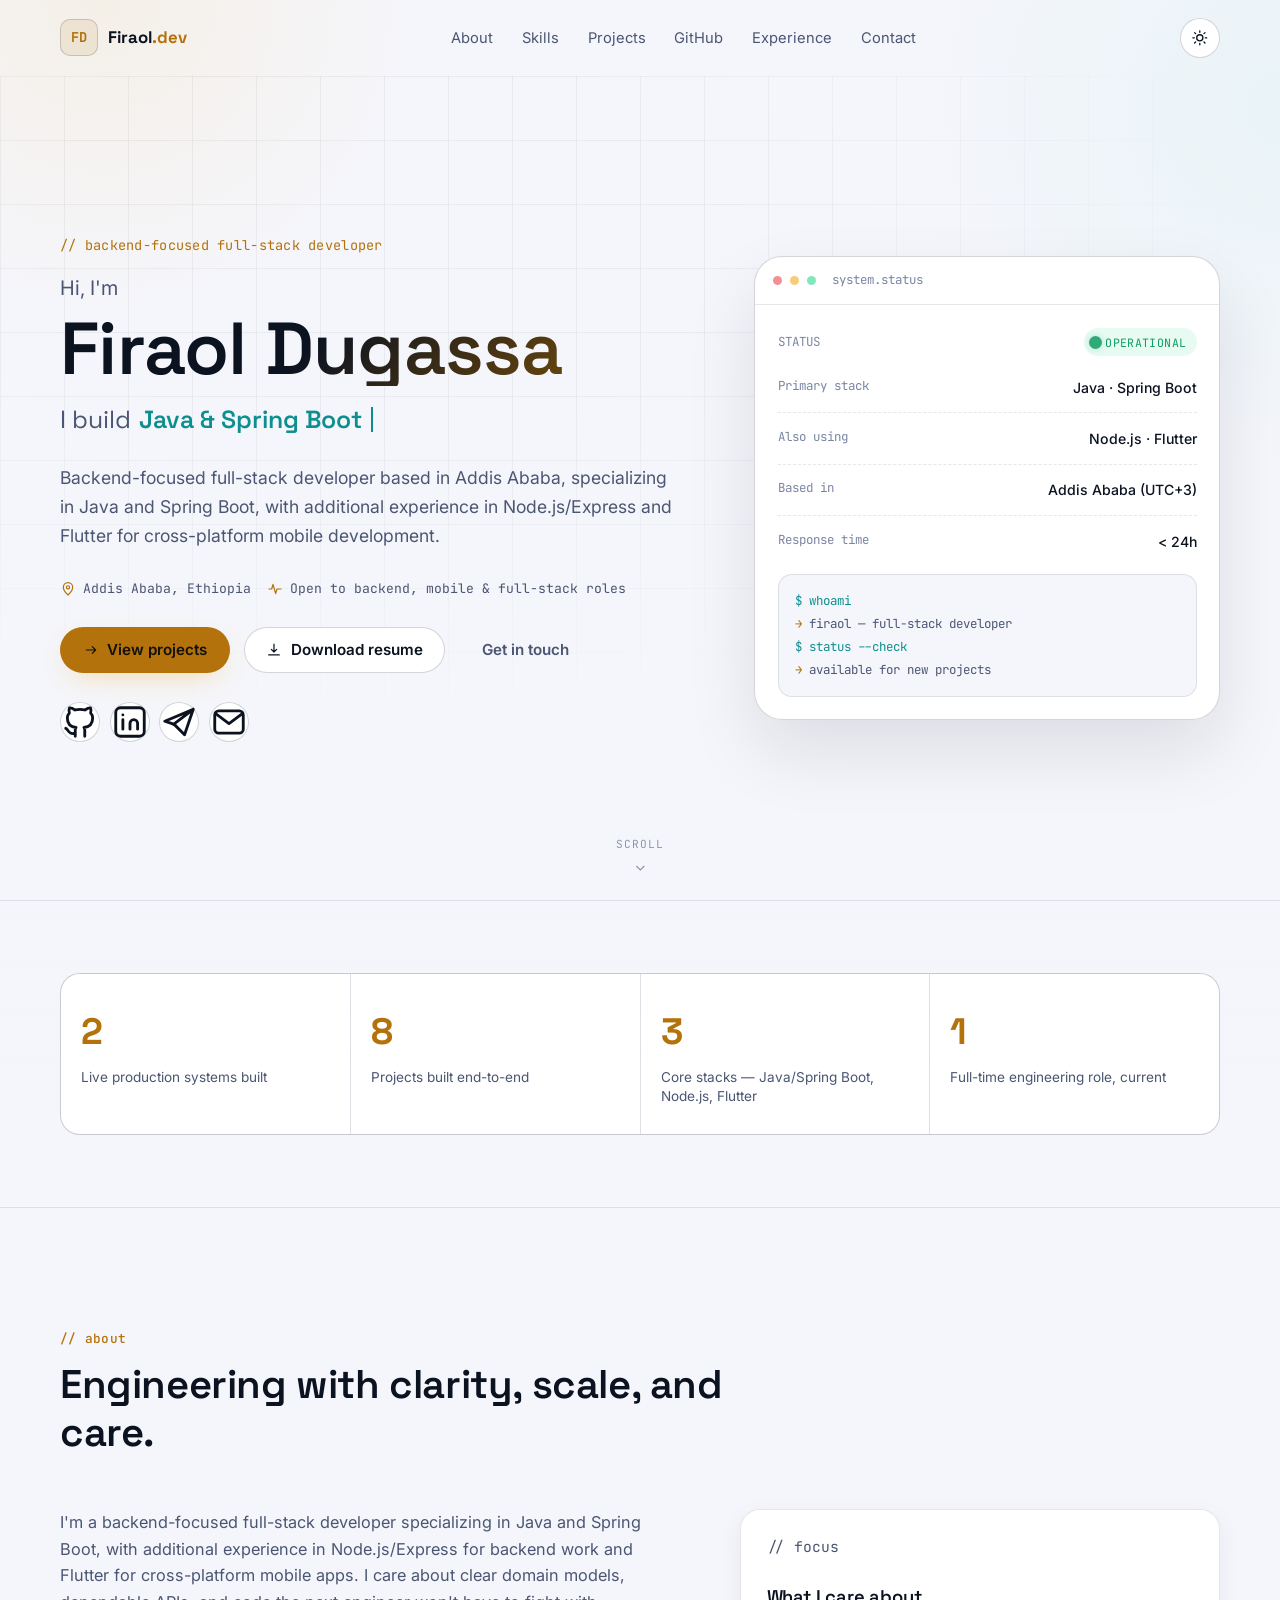
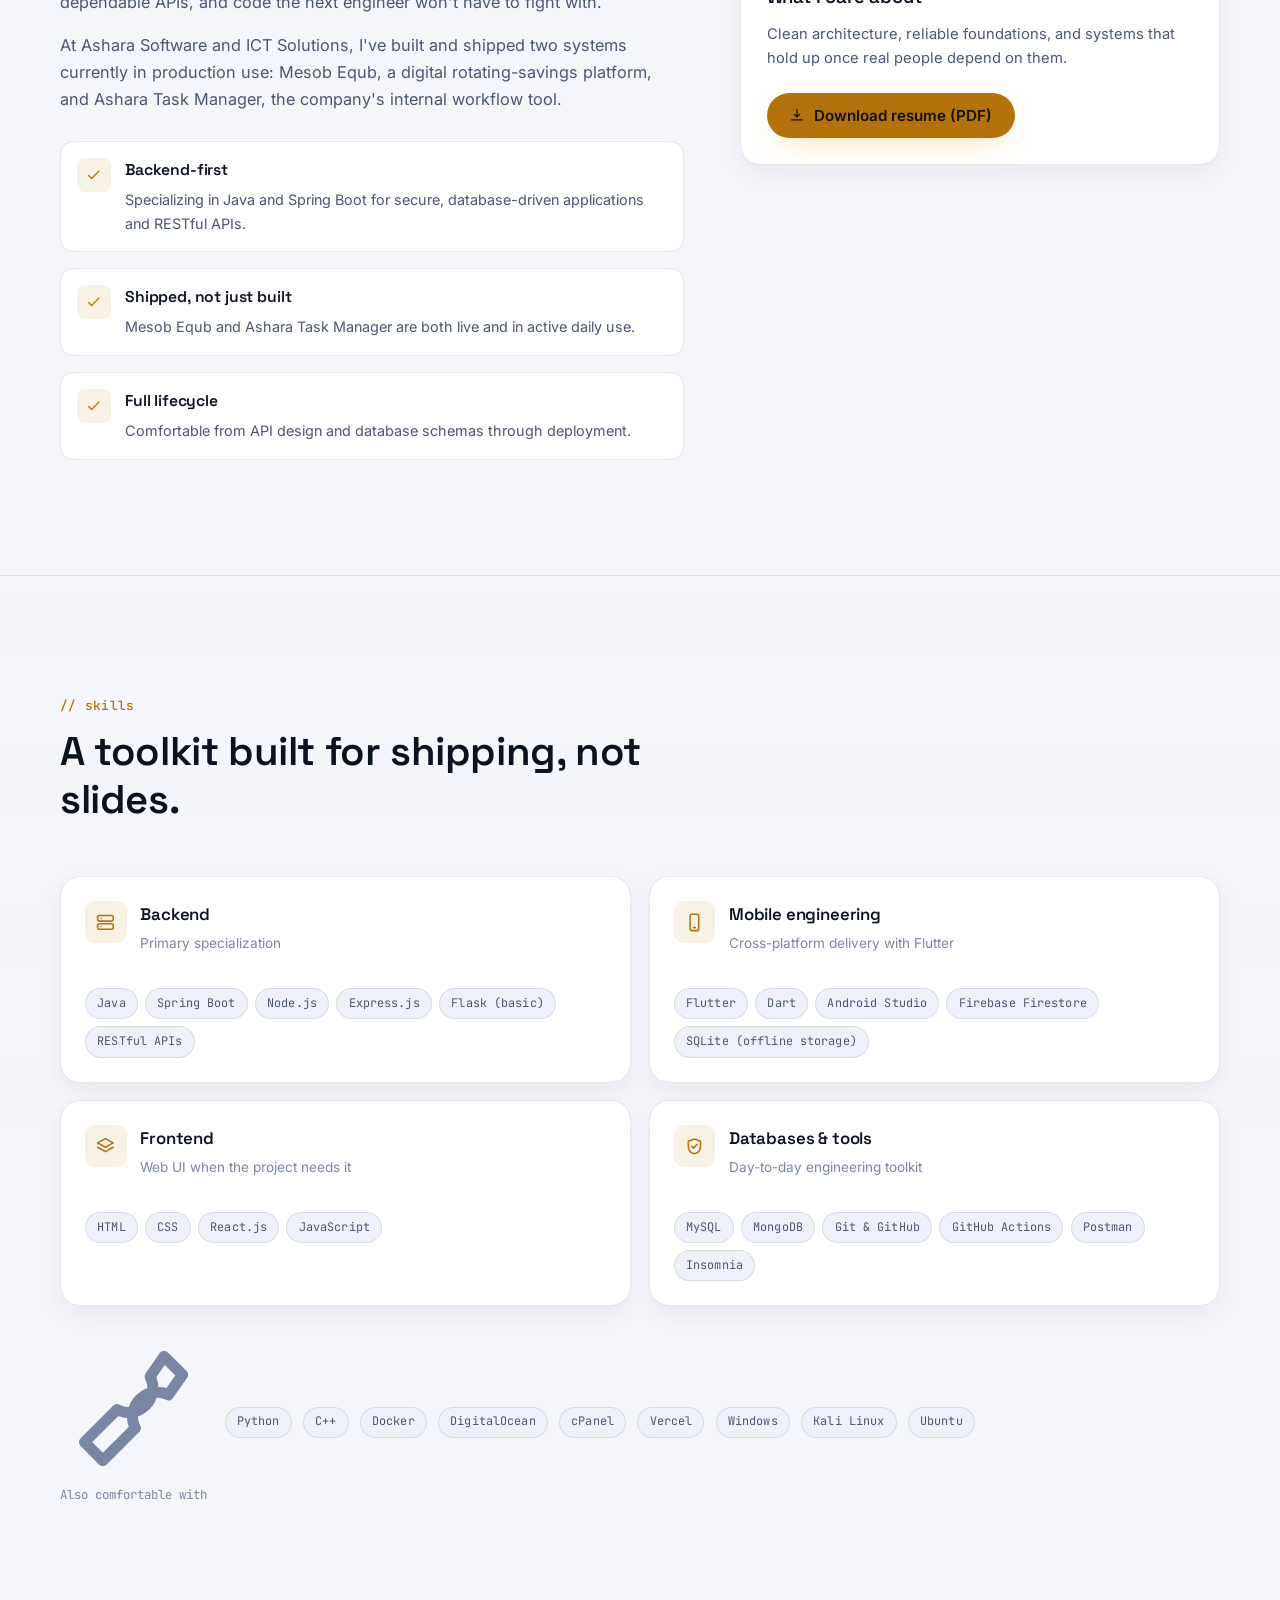
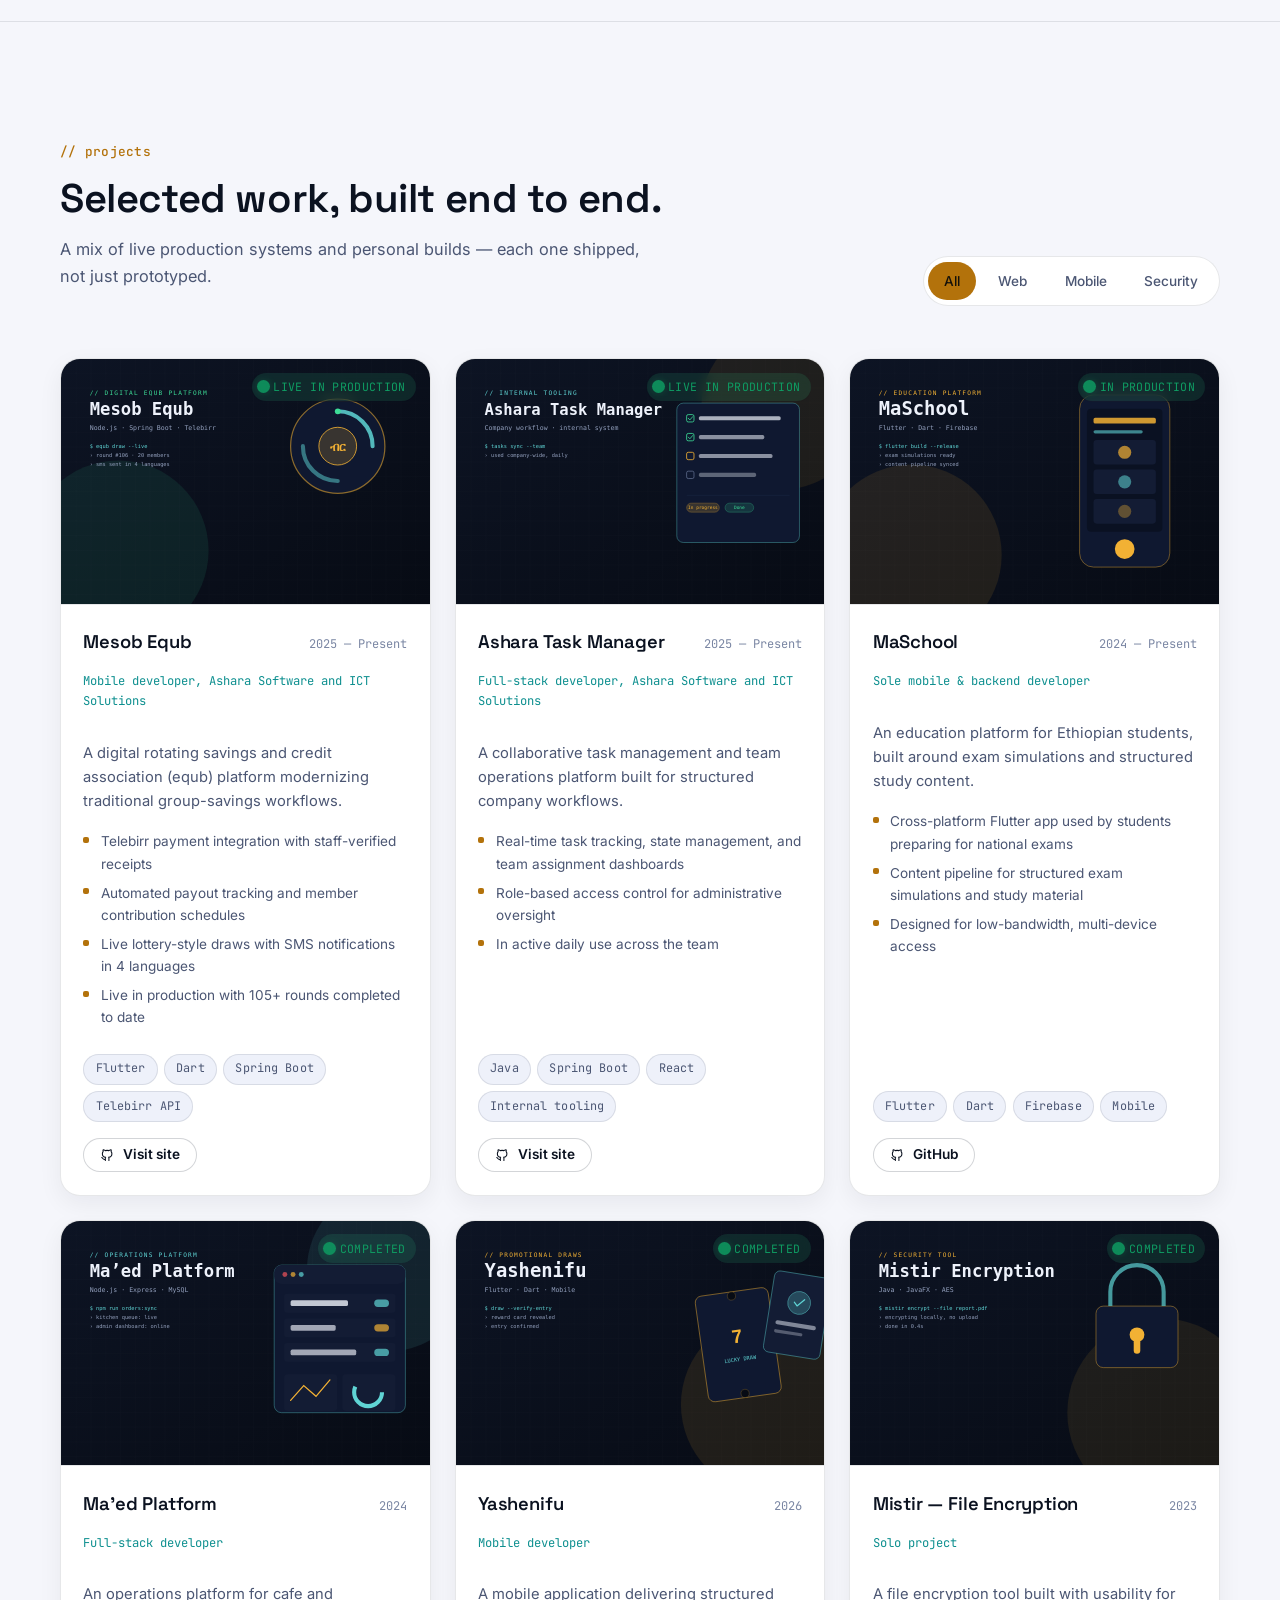
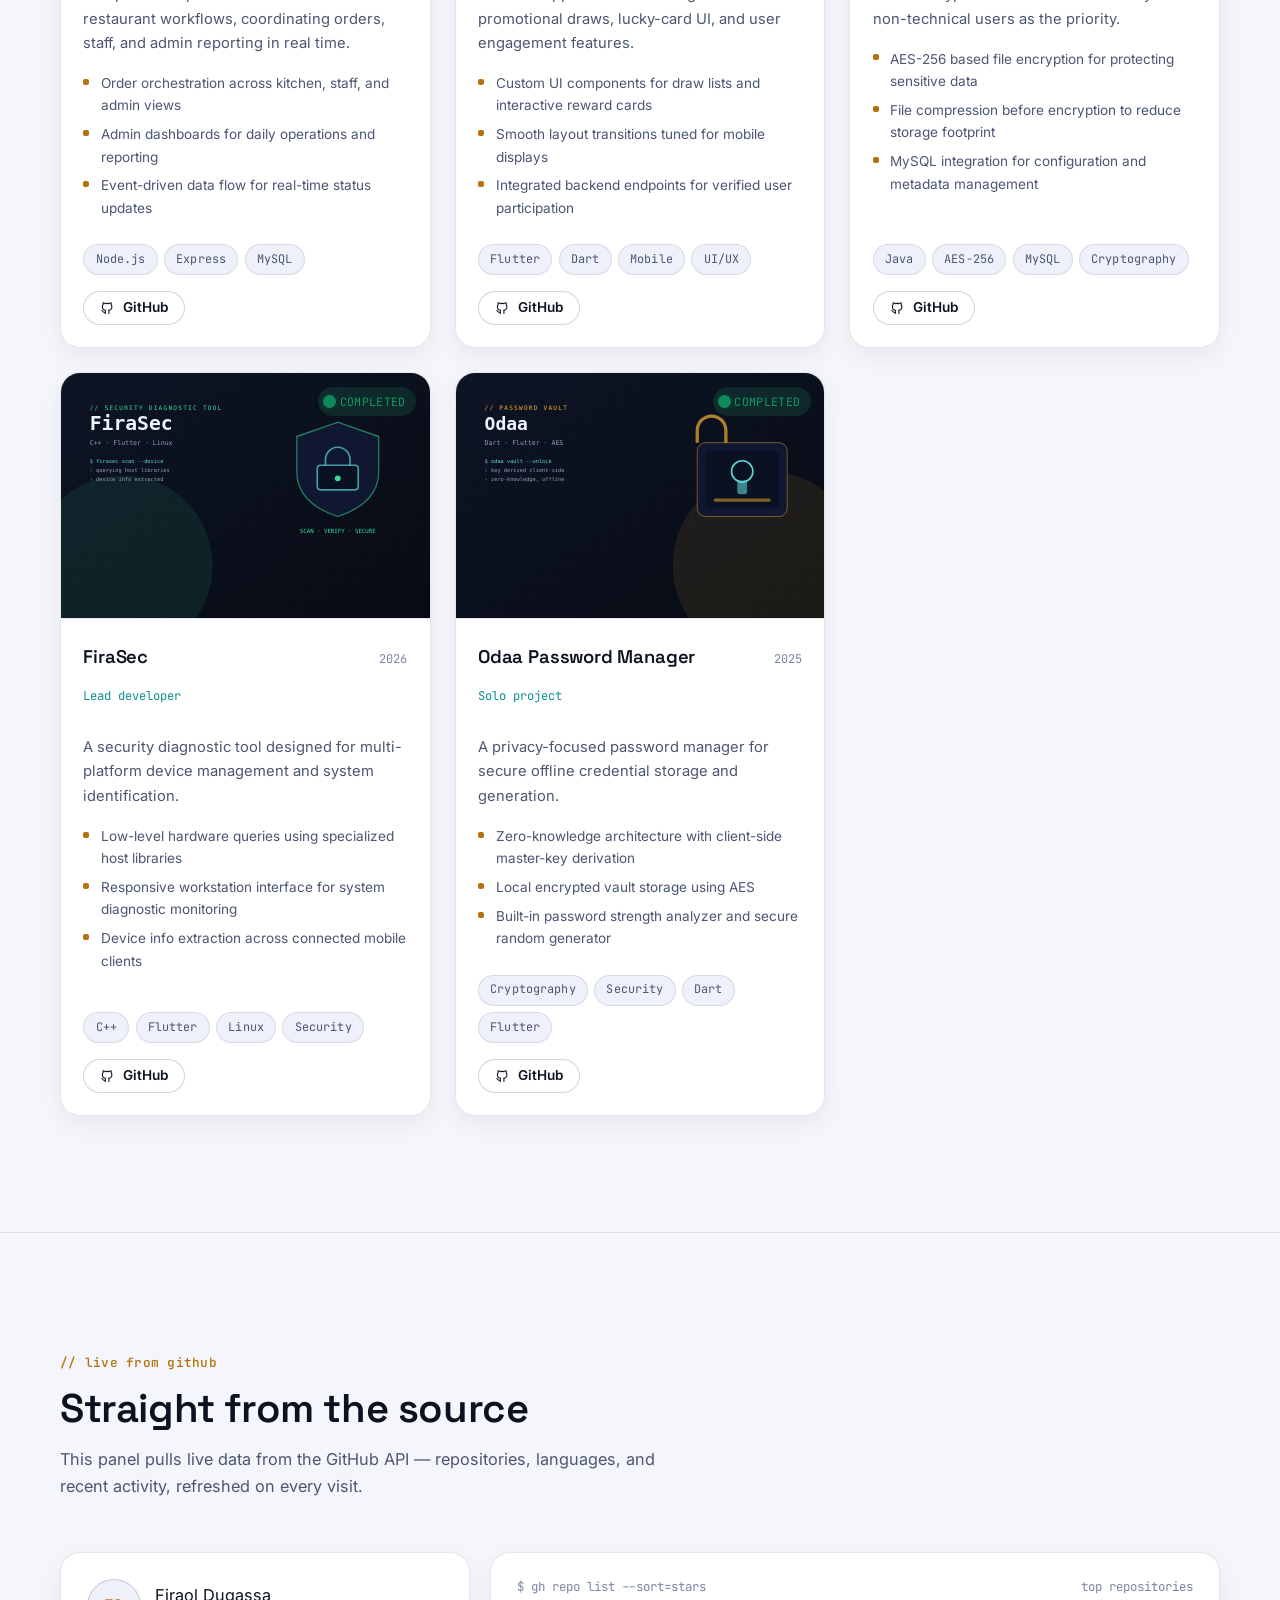
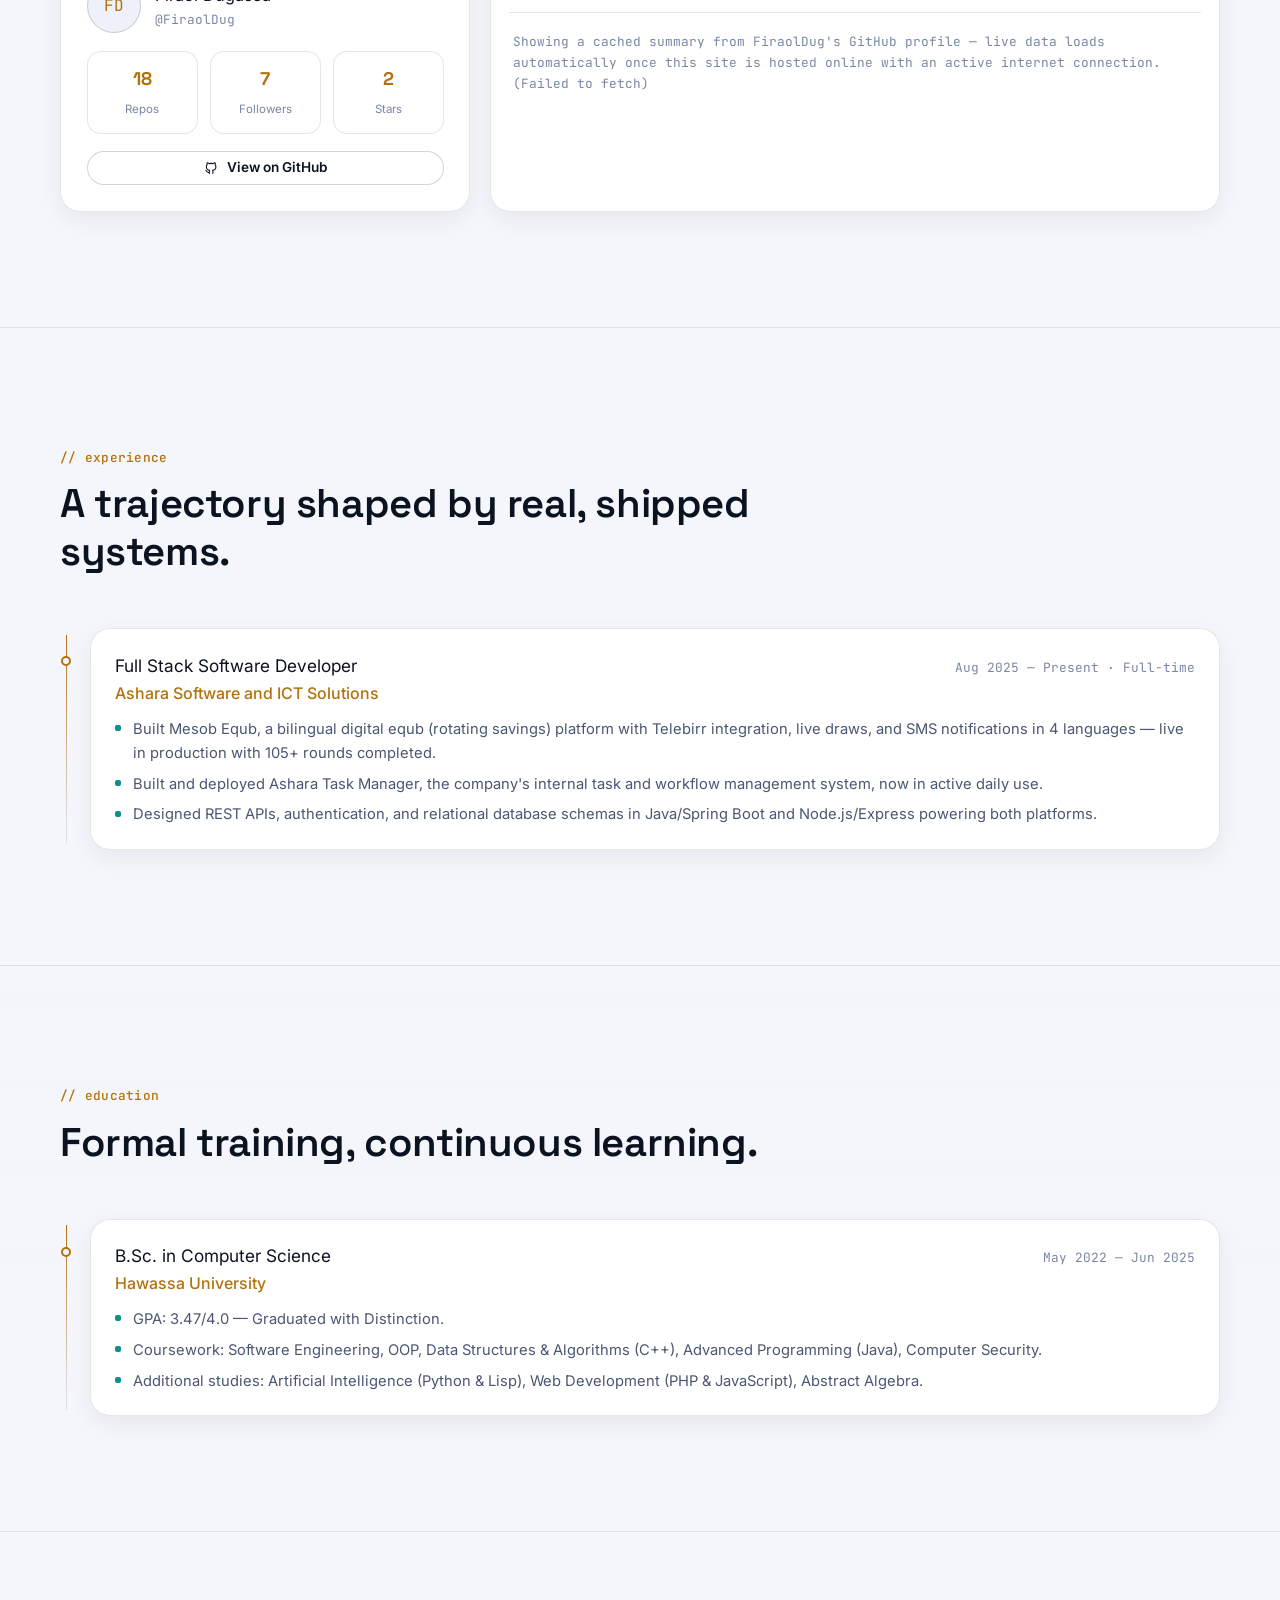
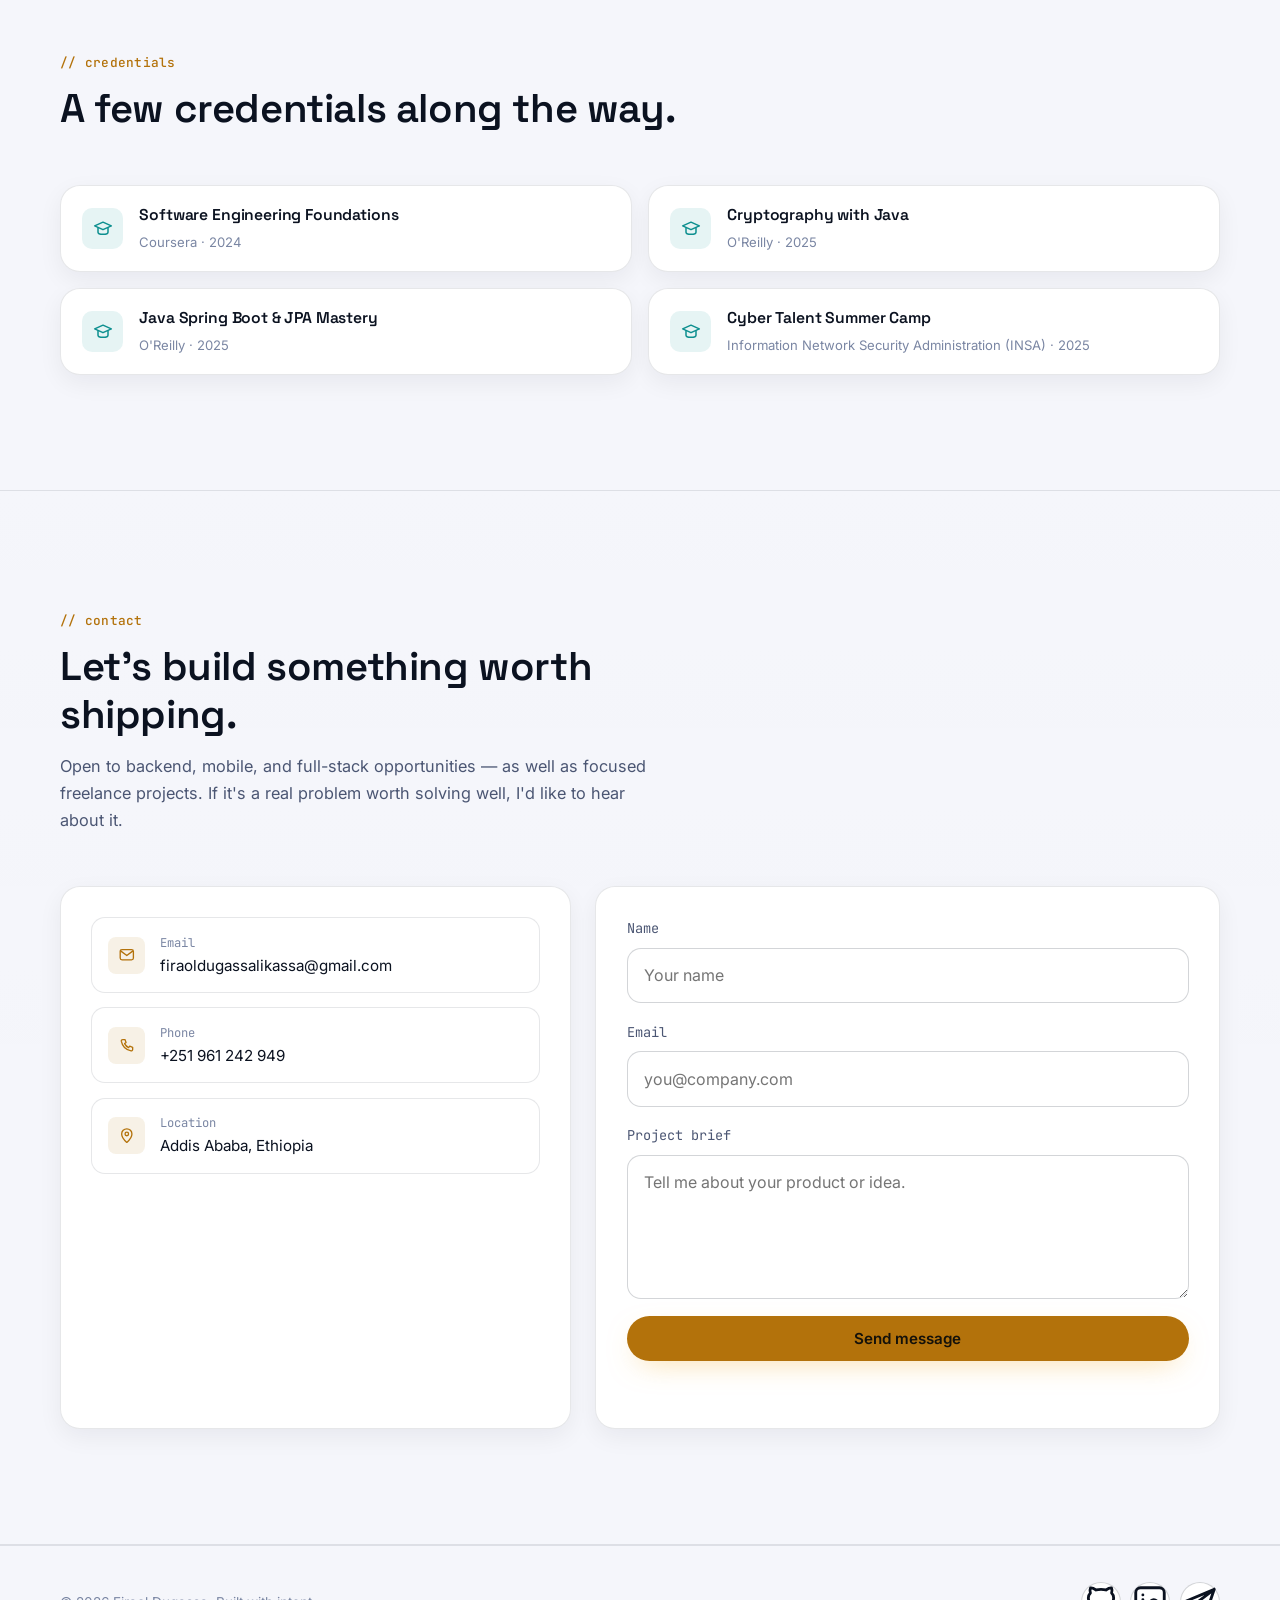
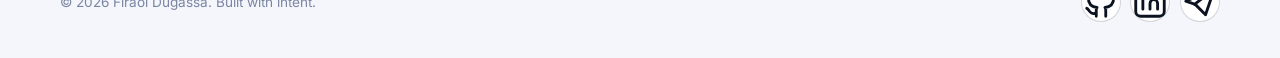
==== commit 9d74d3d6: "Update portfolio content and structure" ====
--- a/site/index.html
+++ b/site/index.html
@@ -67,6 +67,7 @@
   </div>
 
   <header class="header" id="header">
+    <div class="header__blur" aria-hidden="true"></div>
     <div class="container header__container">
       <a class="header__brand" href="#hero" aria-label="Firaol Dugassa — home">
         <span class="header__brand-mark">FD</span>
@@ -277,6 +278,344 @@
     <svg viewBox="0 0 24 24" fill="none" stroke="currentColor" stroke-width="1.8"><path d="m6 15 6-6 6 6"/></svg>
   </button>
 
+  <script type="application/json" id="site-content-data">
+{
+  "site": {
+    "title": "Firaol Dugassa — Software Engineer",
+    "shortName": "Firaol",
+    "domain": "firaol.dev"
+  },
+  "navigation": [
+    { "label": "About", "href": "#about" },
+    { "label": "Skills", "href": "#skills" },
+    { "label": "Projects", "href": "#projects" },
+    { "label": "GitHub", "href": "#github" },
+    { "label": "Experience", "href": "#experience" },
+    { "label": "Contact", "href": "#contact" }
+  ],
+  "hero": {
+    "eyebrow": "// backend-focused full-stack developer",
+    "greeting": "Hi, I'm",
+    "name": "Firaol Dugassa",
+    "roleStatic": "I build",
+    "typingWords": ["Java & Spring Boot backends.", "cross-platform Flutter apps.", "digital savings platforms.", "internal company tools."],
+    "description": "Backend-focused full-stack developer based in Addis Ababa, specializing in Java and Spring Boot, with additional experience in Node.js/Express and Flutter for cross-platform mobile development.",
+    "location": "Addis Ababa, Ethiopia",
+    "availability": "Open to backend, mobile & full-stack roles",
+    "actions": [
+      { "label": "View projects", "href": "#projects", "variant": "primary" },
+      { "label": "Download resume", "href": "assets/resume/Firaol_Dugassa_Resume.pdf", "variant": "secondary", "download": true },
+      { "label": "Get in touch", "href": "#contact", "variant": "ghost" }
+    ],
+    "socials": [
+      { "label": "GitHub", "href": "https://github.com/FiraolDug", "icon": "github" },
+      { "label": "LinkedIn", "href": "https://www.linkedin.com/in/firaol-dugassa-dev84a913369", "icon": "linkedin" },
+      { "label": "Telegram", "href": "https://t.me/firaol_dugassa", "icon": "telegram" },
+      { "label": "Email", "href": "mailto:firaoldugassalikassa@gmail.com", "icon": "mail" }
+    ],
+    "console": {
+      "label": "system.status",
+      "status": "OPERATIONAL",
+      "metrics": [
+        { "label": "Primary stack", "value": "Java · Spring Boot" },
+        { "label": "Also using", "value": "Node.js · Flutter" },
+        { "label": "Based in", "value": "Addis Ababa (UTC+3)" },
+        { "label": "Response time", "value": "< 24h" }
+      ],
+      "log": [
+        "$ whoami",
+        "firaol — full-stack developer",
+        "$ status --check",
+        "available for new projects"
+      ]
+    }
+  },
+  "stats": [
+    { "value": 2, "suffix": "", "label": "Live production systems built" },
+    { "value": 8, "suffix": "", "label": "Projects built end-to-end" },
+    { "value": 3, "suffix": "", "label": "Core stacks — Java/Spring Boot, Node.js, Flutter" },
+    { "value": 1, "suffix": "", "label": "Full-time engineering role, current" }
+  ],
+  "github": {
+    "username": "FiraolDug",
+    "eyebrow": "// live from github",
+    "title": "Straight from the source",
+    "description": "This panel pulls live data from the GitHub API — repositories, languages, and recent activity, refreshed on every visit.",
+    "fallback": {
+      "repos": "18",
+      "followers": "7",
+      "stars": "2",
+      "note": "Showing a cached summary from FiraolDug's GitHub profile — live data loads automatically once this site is hosted online with an active internet connection."
+    }
+  },
+  "about": {
+    "eyebrow": "// about",
+    "title": "Engineering with clarity, scale, and care.",
+    "paragraphs": [
+      "I'm a backend-focused full-stack developer specializing in Java and Spring Boot, with additional experience in Node.js/Express for backend work and Flutter for cross-platform mobile apps. I care about clear domain models, dependable APIs, and code the next engineer won't have to fight with.",
+      "At Ashara Software and ICT Solutions, I've built and shipped two systems currently in production use: Mesob Equb, a digital rotating-savings platform, and Ashara Task Manager, the company's internal workflow tool."
+    ],
+    "highlights": [
+      { "title": "Backend-first", "detail": "Specializing in Java and Spring Boot for secure, database-driven applications and RESTful APIs." },
+      { "title": "Shipped, not just built", "detail": "Mesob Equb and Ashara Task Manager are both live and in active daily use." },
+      { "title": "Full lifecycle", "detail": "Comfortable from API design and database schemas through deployment." }
+    ],
+    "focus": {
+      "title": "What I care about",
+      "description": "Clean architecture, reliable foundations, and systems that hold up once real people depend on them."
+    },
+    "resumeHref": "assets/resume/Firaol_Dugassa_Resume.pdf",
+    "resumeLabel": "Download resume (PDF)"
+  },
+  "skills": {
+    "eyebrow": "// skills",
+    "title": "A toolkit built for shipping, not slides.",
+    "categories": [
+      {
+        "icon": "server",
+        "title": "Backend",
+        "meta": "Primary specialization",
+        "items": ["Java", "Spring Boot", "Node.js", "Express.js", "Flask (basic)", "RESTful APIs"]
+      },
+      {
+        "icon": "smartphone",
+        "title": "Mobile engineering",
+        "meta": "Cross-platform delivery with Flutter",
+        "items": ["Flutter", "Dart", "Android Studio", "Firebase Firestore", "SQLite (offline storage)"]
+      },
+      {
+        "icon": "layers",
+        "title": "Frontend",
+        "meta": "Web UI when the project needs it",
+        "items": ["HTML", "CSS", "React.js", "JavaScript"]
+      },
+      {
+        "icon": "shield",
+        "title": "Databases & tools",
+        "meta": "Day-to-day engineering toolkit",
+        "items": ["MySQL", "MongoDB", "Git & GitHub", "GitHub Actions", "Postman", "Insomnia"]
+      }
+    ],
+    "tools": ["Python", "C++", "Docker", "DigitalOcean", "cPanel", "Vercel", "Windows", "Kali Linux", "Ubuntu"]
+  },
+  "projects": {
+    "eyebrow": "// projects",
+    "title": "Selected work, built end to end.",
+    "description": "A mix of live production systems and personal builds — each one shipped, not just prototyped.",
+    "filters": [
+      { "label": "All", "value": "all" },
+      { "label": "Web", "value": "web" },
+      { "label": "Mobile", "value": "mobile" },
+      { "label": "Security", "value": "security" }
+    ],
+    "items": [
+      {
+        "title": "Mesob Equb",
+        "category": "mobile",
+        "active": true,
+        "status": "Live in production",
+        "period": "2025 — Present",
+        "summary": "A digital rotating savings and credit association (equb) platform modernizing traditional group-savings workflows.",
+        "role": "Mobile developer, Ashara Software and ICT Solutions",
+        "highlights": [
+          "Telebirr payment integration with staff-verified receipts",
+          "Automated payout tracking and member contribution schedules",
+          "Live lottery-style draws with SMS notifications in 4 languages",
+          "Live in production with 105+ rounds completed to date"
+        ],
+        "tags": ["Flutter", "Dart", "Spring Boot", "Telebirr API"],
+        "links": [{ "label": "Visit site", "href": "https://mesobequb.com" }],
+        "image": "assets/projects/mesob-equb.svg"
+      },
+      {
+        "title": "Ashara Task Manager",
+        "category": "web",
+        "active": true,
+        "status": "Live in production",
+        "period": "2025 — Present",
+        "summary": "A collaborative task management and team operations platform built for structured company workflows.",
+        "role": "Full-stack developer, Ashara Software and ICT Solutions",
+        "highlights": [
+          "Real-time task tracking, state management, and team assignment dashboards",
+          "Role-based access control for administrative oversight",
+          "In active daily use across the team"
+        ],
+        "tags": ["Java", "Spring Boot", "React", "Internal tooling"],
+        "links": [{ "label": "Visit site", "href": "https://task.asharasoftware.com" }],
+        "image": "assets/projects/ashara-task-manager.svg"
+      },
+      {
+        "title": "MaSchool",
+        "category": "mobile",
+        "active": true,
+        "status": "In production",
+        "period": "2024 — Present",
+        "summary": "An education platform for Ethiopian students, built around exam simulations and structured study content.",
+        "role": "Sole mobile & backend developer",
+        "highlights": [
+          "Cross-platform Flutter app used by students preparing for national exams",
+          "Content pipeline for structured exam simulations and study material",
+          "Designed for low-bandwidth, multi-device access"
+        ],
+        "tags": ["Flutter", "Dart", "Firebase", "Mobile"],
+        "links": [{ "label": "GitHub", "href": "https://github.com/FiraolDug" }],
+        "image": "assets/projects/maschool.svg"
+      },
+      {
+        "title": "Ma'ed Platform",
+        "category": "web",
+        "active": true,
+        "status": "Completed",
+        "period": "2024",
+        "summary": "An operations platform for cafe and restaurant workflows, coordinating orders, staff, and admin reporting in real time.",
+        "role": "Full-stack developer",
+        "highlights": [
+          "Order orchestration across kitchen, staff, and admin views",
+          "Admin dashboards for daily operations and reporting",
+          "Event-driven data flow for real-time status updates"
+        ],
+        "tags": ["Node.js", "Express", "MySQL"],
+        "links": [{ "label": "GitHub", "href": "https://github.com/FiraolDug" }],
+        "image": "assets/projects/maed.svg"
+      },
+      {
+        "title": "Yashenifu",
+        "category": "mobile",
+        "active": true,
+        "status": "Completed",
+        "period": "2026",
+        "summary": "A mobile application delivering structured promotional draws, lucky-card UI, and user engagement features.",
+        "role": "Mobile developer",
+        "highlights": [
+          "Custom UI components for draw lists and interactive reward cards",
+          "Smooth layout transitions tuned for mobile displays",
+          "Integrated backend endpoints for verified user participation"
+        ],
+        "tags": ["Flutter", "Dart", "Mobile", "UI/UX"],
+        "links": [{ "label": "GitHub", "href": "https://github.com/FiraolDug" }],
+        "image": "assets/projects/yashenifu.svg"
+      },
+      {
+        "title": "Mistir — File Encryption",
+        "category": "security",
+        "active": true,
+        "status": "Completed",
+        "period": "2023",
+        "summary": "A file encryption tool built with usability for non-technical users as the priority.",
+        "role": "Solo project",
+        "highlights": [
+          "AES-256 based file encryption for protecting sensitive data",
+          "File compression before encryption to reduce storage footprint",
+          "MySQL integration for configuration and metadata management"
+        ],
+        "tags": ["Java", "AES-256", "MySQL", "Cryptography"],
+        "links": [{ "label": "GitHub", "href": "https://github.com/FiraolDug/mistir-file-encryption-software.git" }],
+        "image": "assets/projects/mistir.svg"
+      },
+      {
+        "title": "FiraSec",
+        "category": "security",
+        "active": true,
+        "status": "Completed",
+        "period": "2026",
+        "summary": "A security diagnostic tool designed for multi-platform device management and system identification.",
+        "role": "Lead developer",
+        "highlights": [
+          "Low-level hardware queries using specialized host libraries",
+          "Responsive workstation interface for system diagnostic monitoring",
+          "Device info extraction across connected mobile clients"
+        ],
+        "tags": ["C++", "Flutter", "Linux", "Security"],
+        "links": [{ "label": "GitHub", "href": "https://github.com/FiraolDug" }],
+        "image": "assets/projects/firasec.svg"
+      },
+      {
+        "title": "Odaa Password Manager",
+        "category": "security",
+        "active": true,
+        "status": "Completed",
+        "period": "2025",
+        "summary": "A privacy-focused password manager for secure offline credential storage and generation.",
+        "role": "Solo project",
+        "highlights": [
+          "Zero-knowledge architecture with client-side master-key derivation",
+          "Local encrypted vault storage using AES",
+          "Built-in password strength analyzer and secure random generator"
+        ],
+        "tags": ["Cryptography", "Security", "Dart", "Flutter"],
+        "links": [{ "label": "GitHub", "href": "https://github.com/FiraolDug" }],
+        "image": "assets/projects/odaa.svg"
+      }
+    ]
+  },
+  "experience": {
+    "eyebrow": "// experience",
+    "title": "A trajectory shaped by real, shipped systems.",
+    "items": [
+      {
+        "title": "Full Stack Software Developer",
+        "company": "Ashara Software and ICT Solutions",
+        "period": "Aug 2025 — Present",
+        "type": "Full-time",
+        "points": [
+          "Built Mesob Equb, a bilingual digital equb (rotating savings) platform with Telebirr integration, live draws, and SMS notifications in 4 languages — live in production with 105+ rounds completed.",
+          "Built and deployed Ashara Task Manager, the company's internal task and workflow management system, now in active daily use.",
+          "Designed REST APIs, authentication, and relational database schemas in Java/Spring Boot and Node.js/Express powering both platforms."
+        ]
+      }
+    ]
+  },
+  "education": {
+    "eyebrow": "// education",
+    "title": "Formal training, continuous learning.",
+    "items": [
+      {
+        "title": "B.Sc. in Computer Science",
+        "company": "Hawassa University",
+        "period": "May 2022 — Jun 2025",
+        "points": [
+          "GPA: 3.47/4.0 — Graduated with Distinction.",
+          "Coursework: Software Engineering, OOP, Data Structures & Algorithms (C++), Advanced Programming (Java), Computer Security.",
+          "Additional studies: Artificial Intelligence (Python & Lisp), Web Development (PHP & JavaScript), Abstract Algebra."
+        ]
+      }
+    ],
+    "certifications": [
+      { "title": "Software Engineering Foundations", "issuer": "Coursera", "period": "2024" },
+      { "title": "Cryptography with Java", "issuer": "O'Reilly", "period": "2025" },
+      { "title": "Java Spring Boot & JPA Mastery", "issuer": "O'Reilly", "period": "2025" },
+      { "title": "Cyber Talent Summer Camp", "issuer": "Information Network Security Administration (INSA)", "period": "2025" }
+    ]
+  },
+  "contact": {
+    "eyebrow": "// contact",
+    "title": "Let's build something worth shipping.",
+    "description": "Open to backend, mobile, and full-stack opportunities — as well as focused freelance projects. If it's a real problem worth solving well, I'd like to hear about it.",
+    "channels": [
+      { "label": "Email", "value": "firaoldugassalikassa@gmail.com", "href": "mailto:firaoldugassalikassa@gmail.com", "icon": "mail" },
+      { "label": "Phone", "value": "+251 961 242 949", "href": "tel:+251961242949", "icon": "phone" },
+      { "label": "Location", "value": "Addis Ababa, Ethiopia", "href": null, "icon": "pin" }
+    ]
+  },
+  "footer": {
+    "copy": "Firaol Dugassa. Built with intent.",
+    "socials": [
+      { "label": "GitHub", "href": "https://github.com/FiraolDug" },
+      { "label": "LinkedIn", "href": "https://www.linkedin.com/in/firaol-dugassa-dev84a913369" },
+      { "label": "Telegram", "href": "https://t.me/firaol_dugassa" }
+    ]
+  }
+}
+
+
+
+
+
+
+
+
+  </script>
+
   <script src="js/icons.js"></script>
   <script src="js/theme.js"></script>
   <script src="js/content.js"></script>
--- a/site/css/components-header.css
+++ b/site/css/components-header.css
@@ -9,17 +9,35 @@
   display: flex;
   align-items: center;
   border-bottom: 1px solid transparent;
-  background: transparent;
-  transition: background var(--dur) var(--ease), border-color var(--dur) var(--ease), box-shadow var(--dur) var(--ease);
-}
-.header--sticky {
+  transition: border-color var(--dur) var(--ease), box-shadow var(--dur) var(--ease);
+}
+/* The blur/background lives on its own layer, NOT on .header itself.
+   Reason: backdrop-filter (like transform/filter) makes an element a
+   "containing block" for any position:fixed descendant. The mobile nav
+   drawer is fixed-positioned and lives inside <header> for desktop layout
+   purposes, so if .header carried the filter directly, opening the drawer
+   after scrolling (once .header--sticky applies) would anchor the drawer
+   to the header's own small box instead of the viewport, collapsing it
+   to a sliver. Keeping the filter on this separate, non-ancestor-of-nav
+   layer avoids that entirely while keeping the same visual effect. */
+.header__blur {
+  position: absolute;
+  inset: 0;
+  z-index: -1;
+  opacity: 0;
+  transition: opacity var(--dur) var(--ease);
+}
+.header--sticky .header__blur {
+  opacity: 1;
   background: rgba(7, 11, 20, 0.78);
   backdrop-filter: blur(14px) saturate(140%);
   -webkit-backdrop-filter: blur(14px) saturate(140%);
+}
+.header--sticky {
   border-color: var(--border);
   box-shadow: 0 8px 30px rgba(3, 6, 16, 0.25);
 }
-[data-theme='light'] .header--sticky { background: rgba(245, 246, 251, 0.82); }
+[data-theme='light'] .header--sticky .header__blur { background: rgba(245, 246, 251, 0.82); }
 
 .header__container {
   width: 100%;
--- a/site/css/components-content.css
+++ b/site/css/components-content.css
@@ -104,7 +104,7 @@
   width: 0%;
   transition: width 1.1s var(--ease);
 }
-.skill-card__items { display: flex; flex-wrap: wrap; gap: 0.45rem; }
+.skill-card__items { display: flex; flex-wrap: wrap; gap: 0.45rem; margin-top: 0.3rem; }
 
 .tools-row {
   margin-top: 2rem;
--- a/site/css/components-misc.css
+++ b/site/css/components-misc.css
@@ -68,7 +68,7 @@
 }
 .contact-channel__icon svg { width: 1.1rem; height: 1.1rem; }
 .contact-channel__label { font-size: 0.76rem; color: var(--text-dim); font-family: var(--font-mono); }
-.contact-channel__value { font-size: 0.95rem; color: var(--text); word-break: break-word; }
+.contact-channel__value { font-size: 0.95rem; color: var(--text); overflow-wrap: break-word; }
 
 .form { padding: 1.9rem; display: grid; gap: 1.1rem; }
 .form__group { display: grid; gap: 0.5rem; }
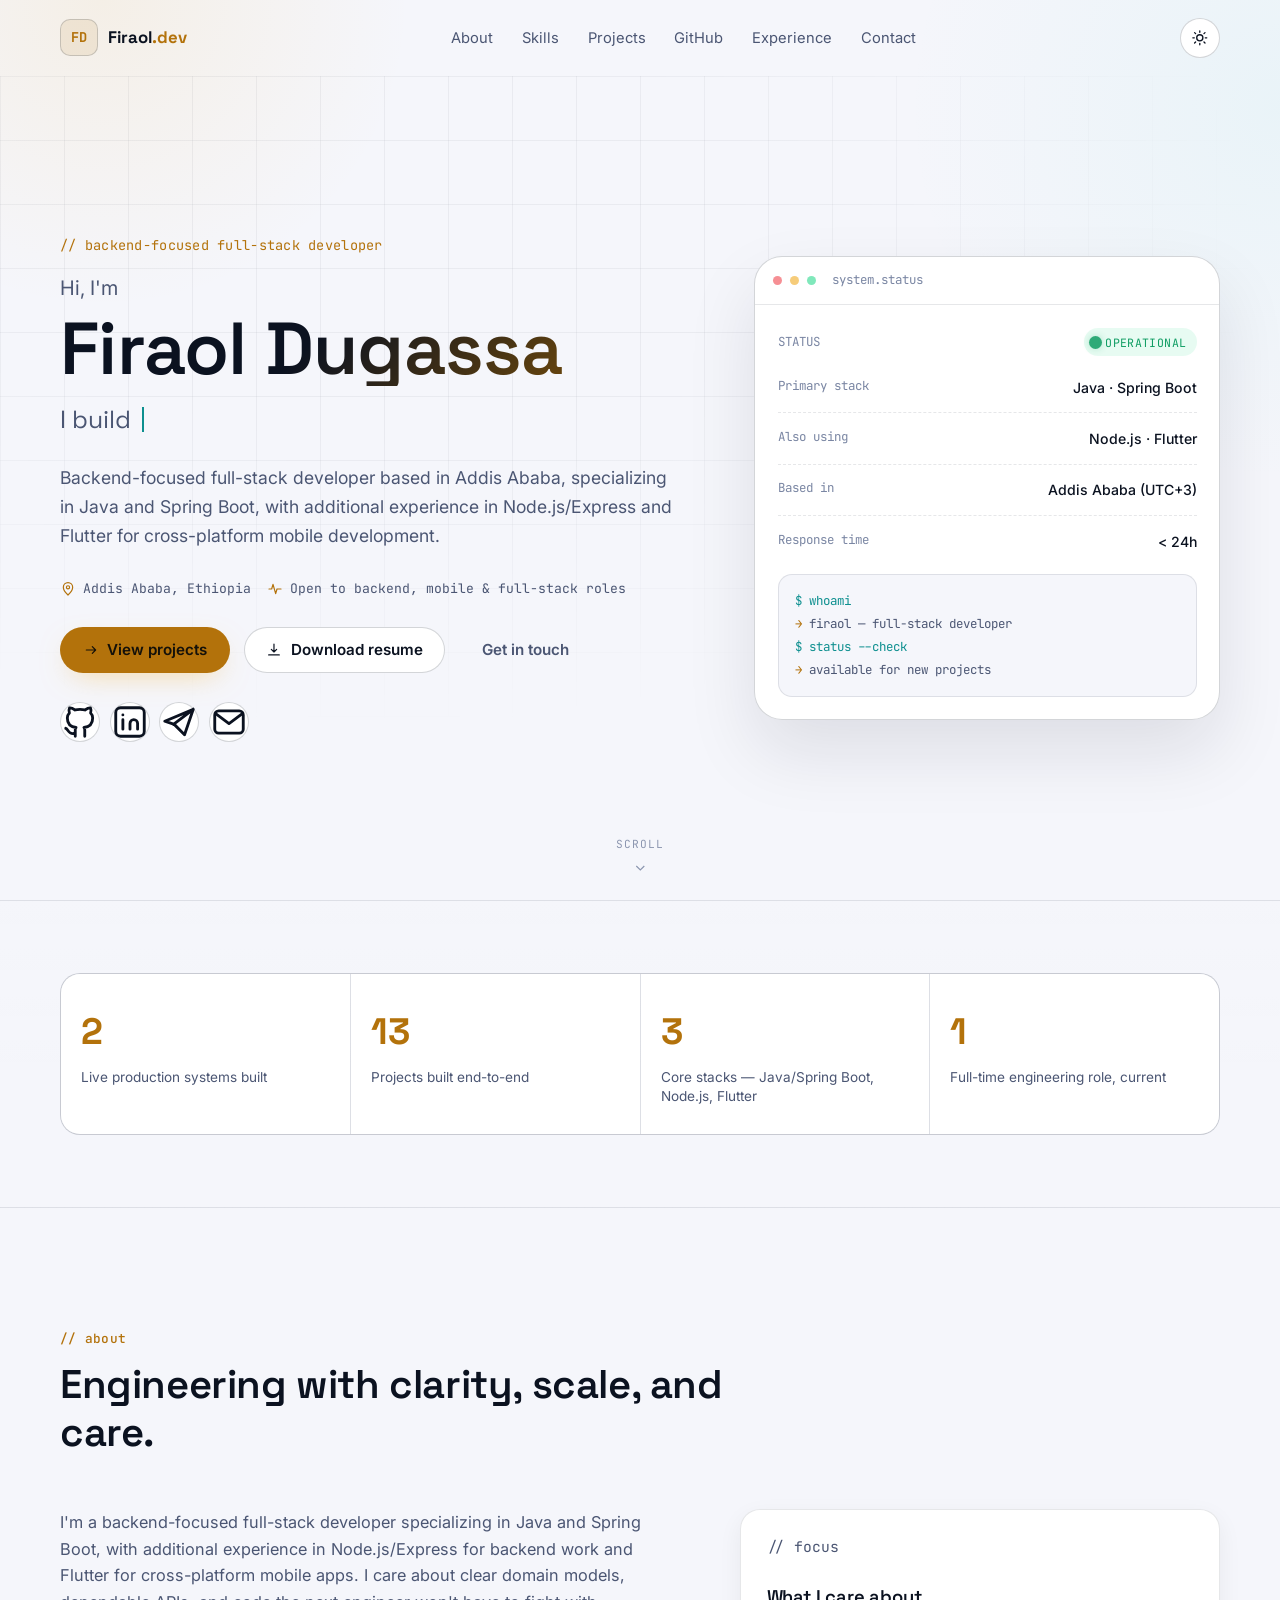
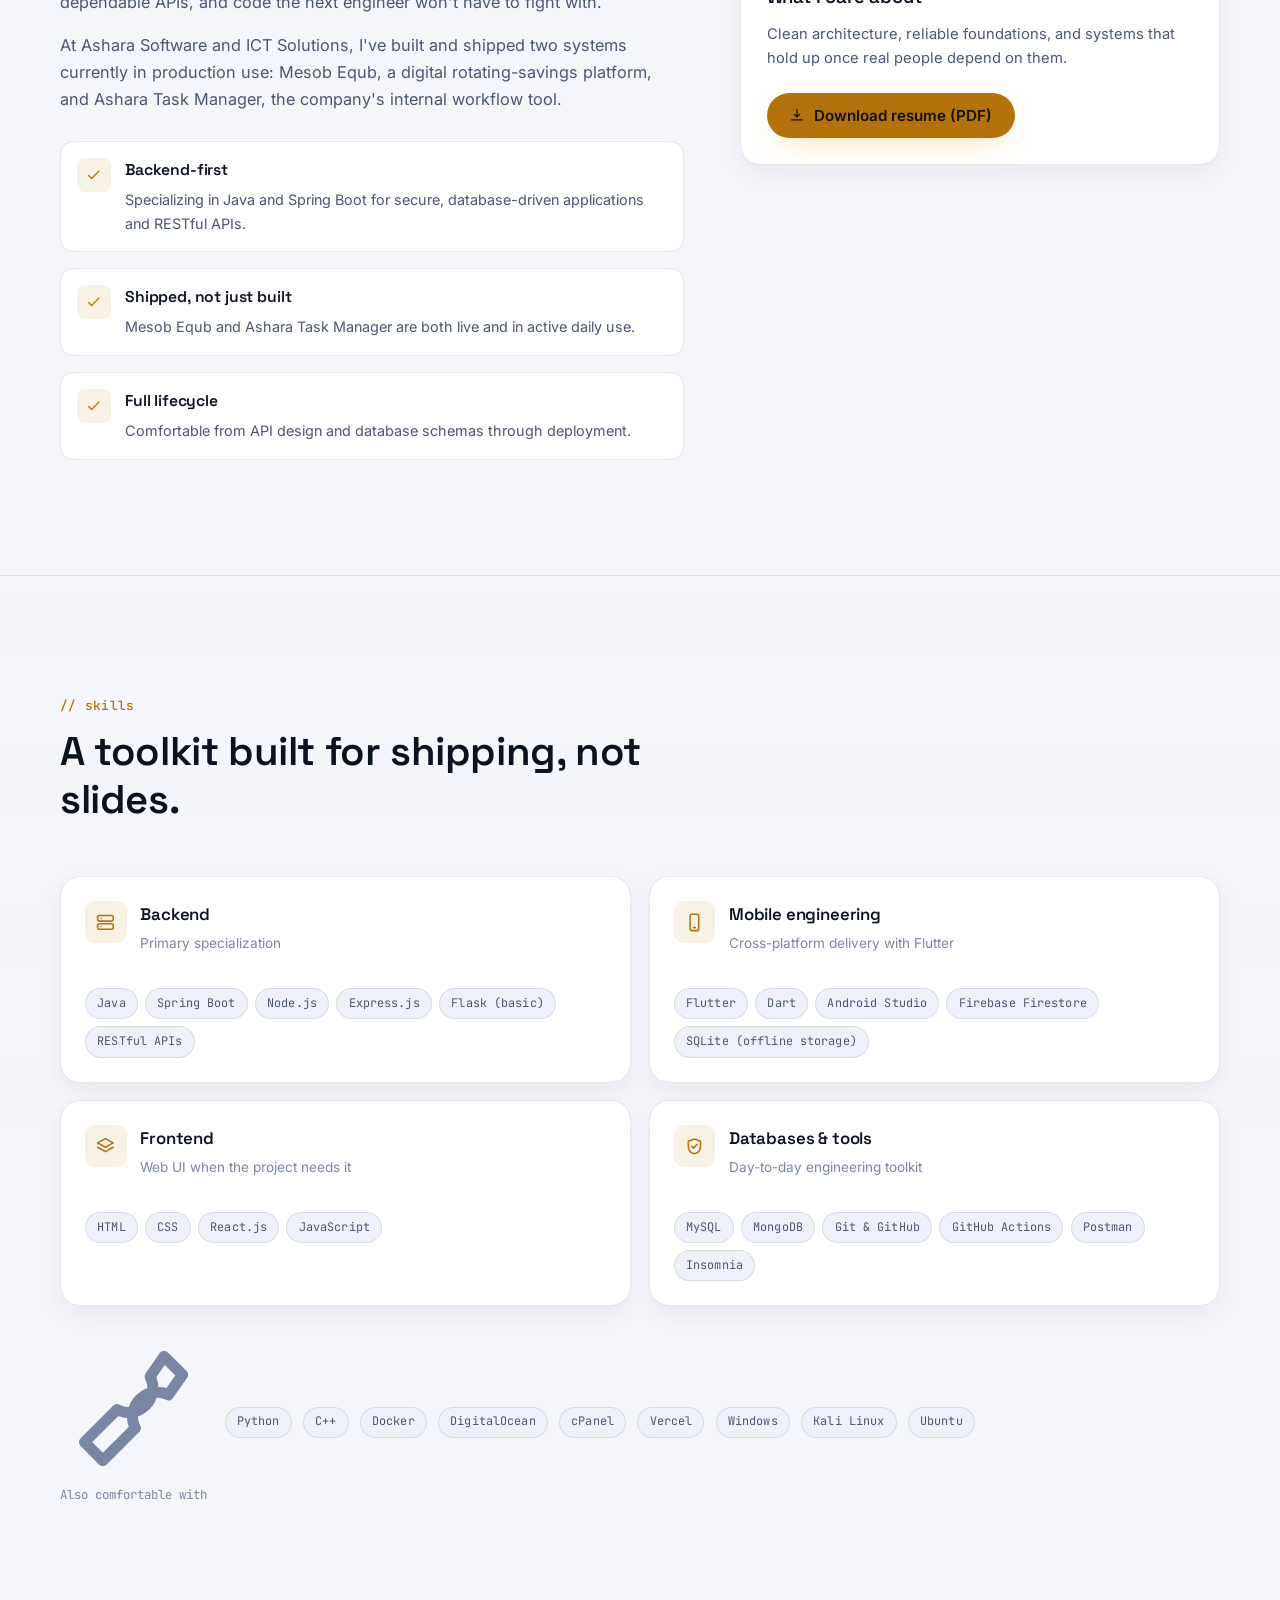
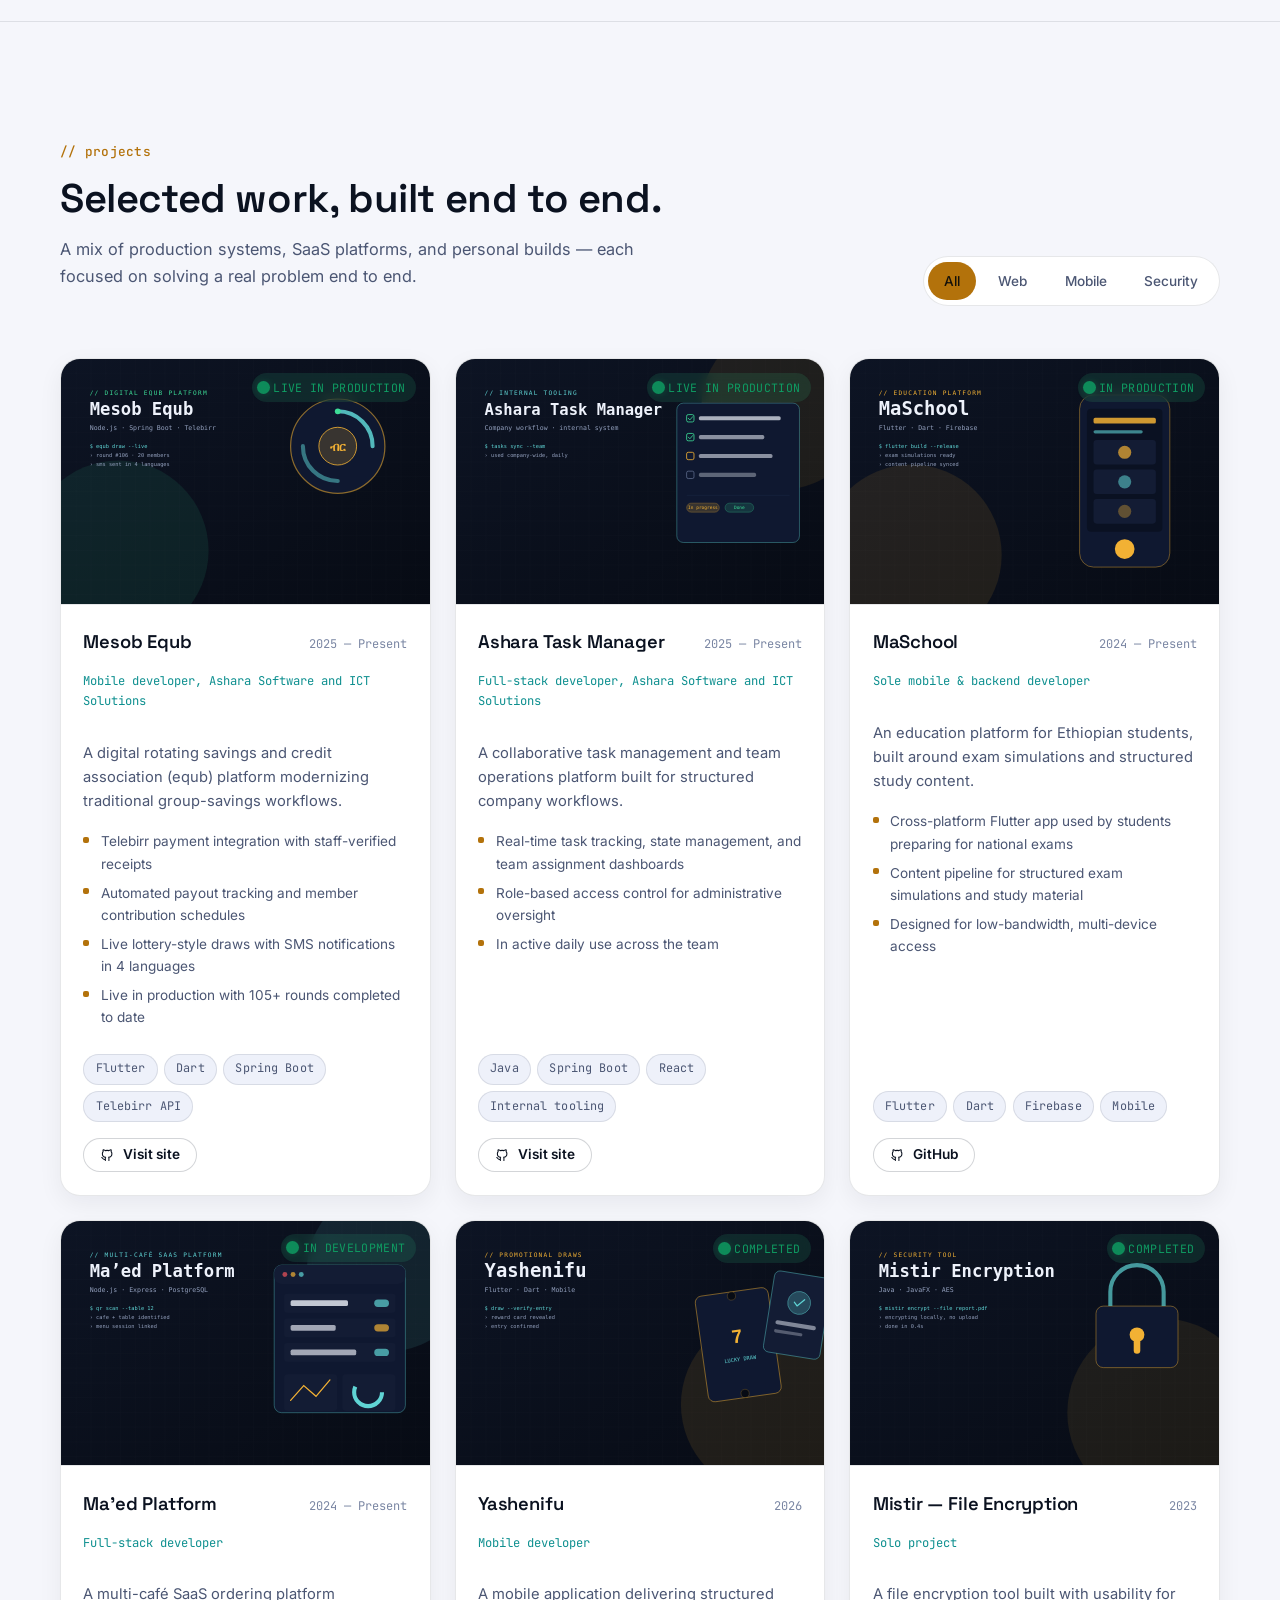
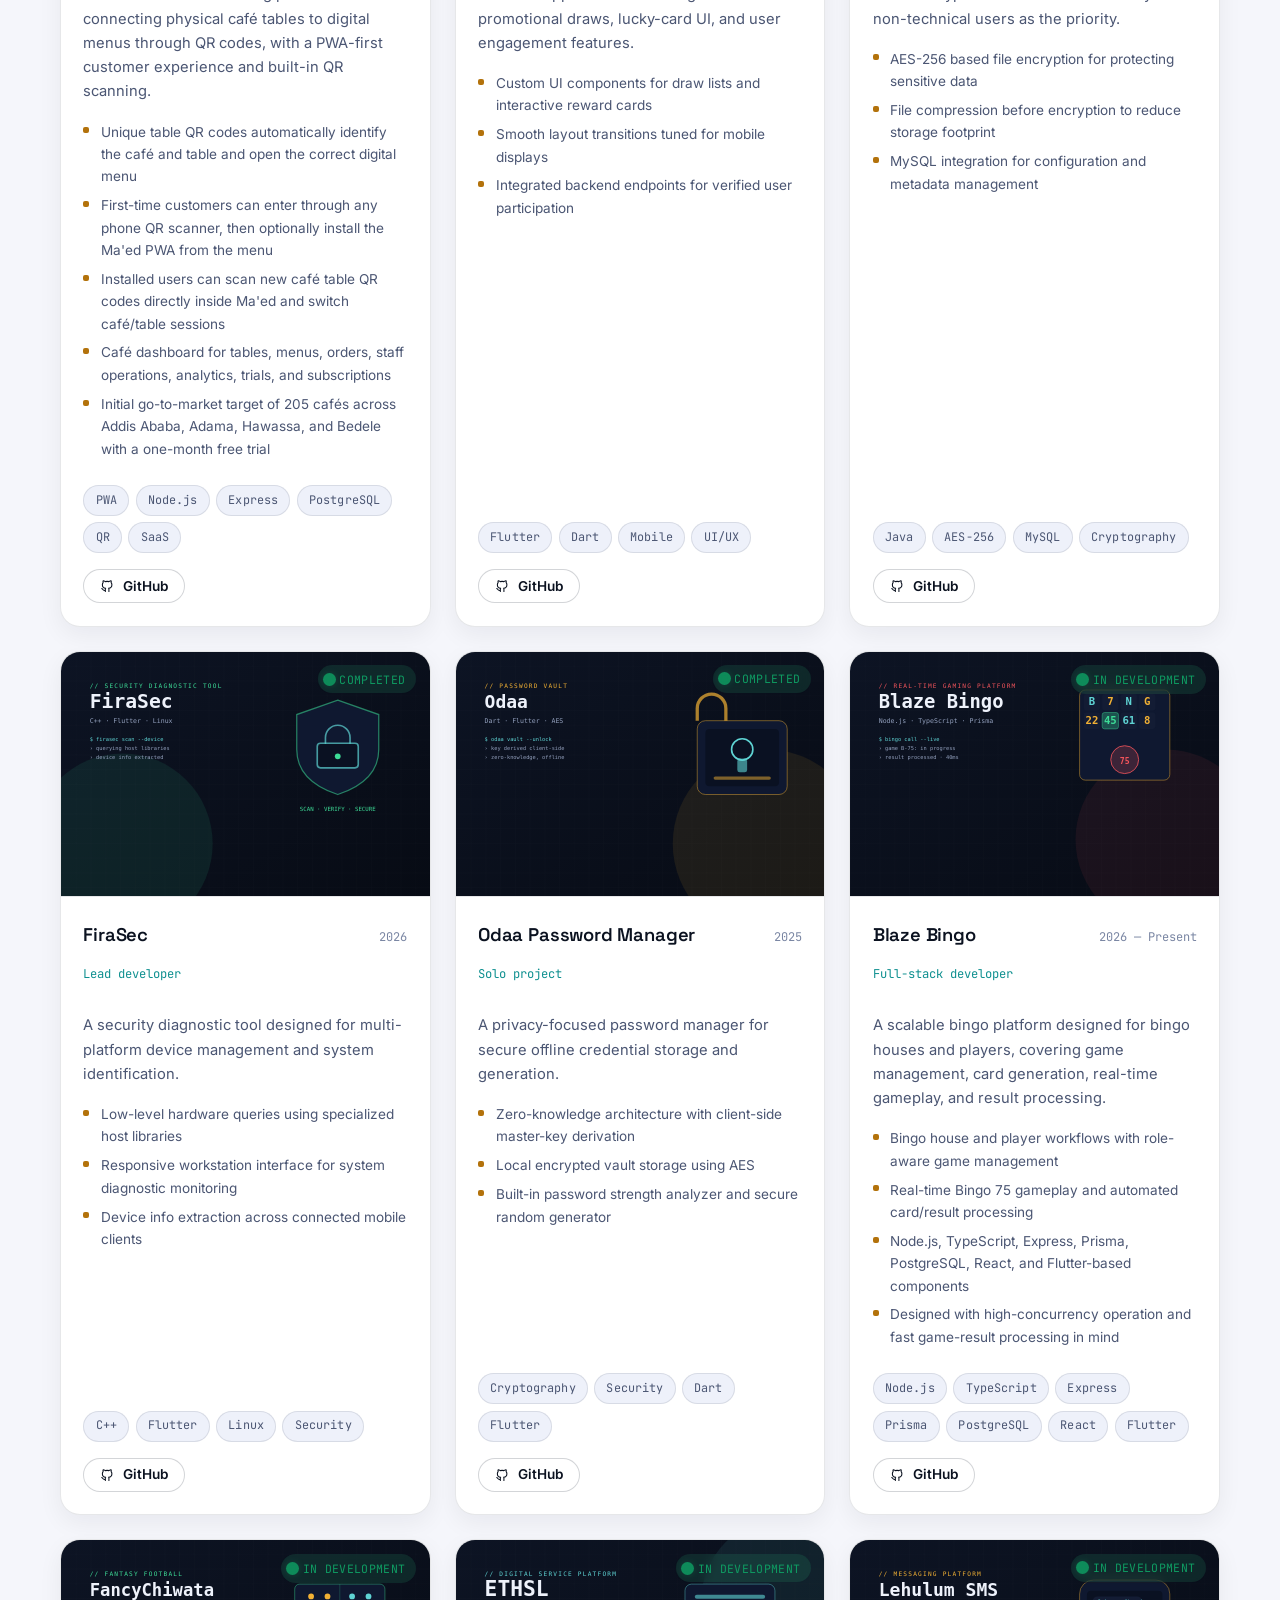
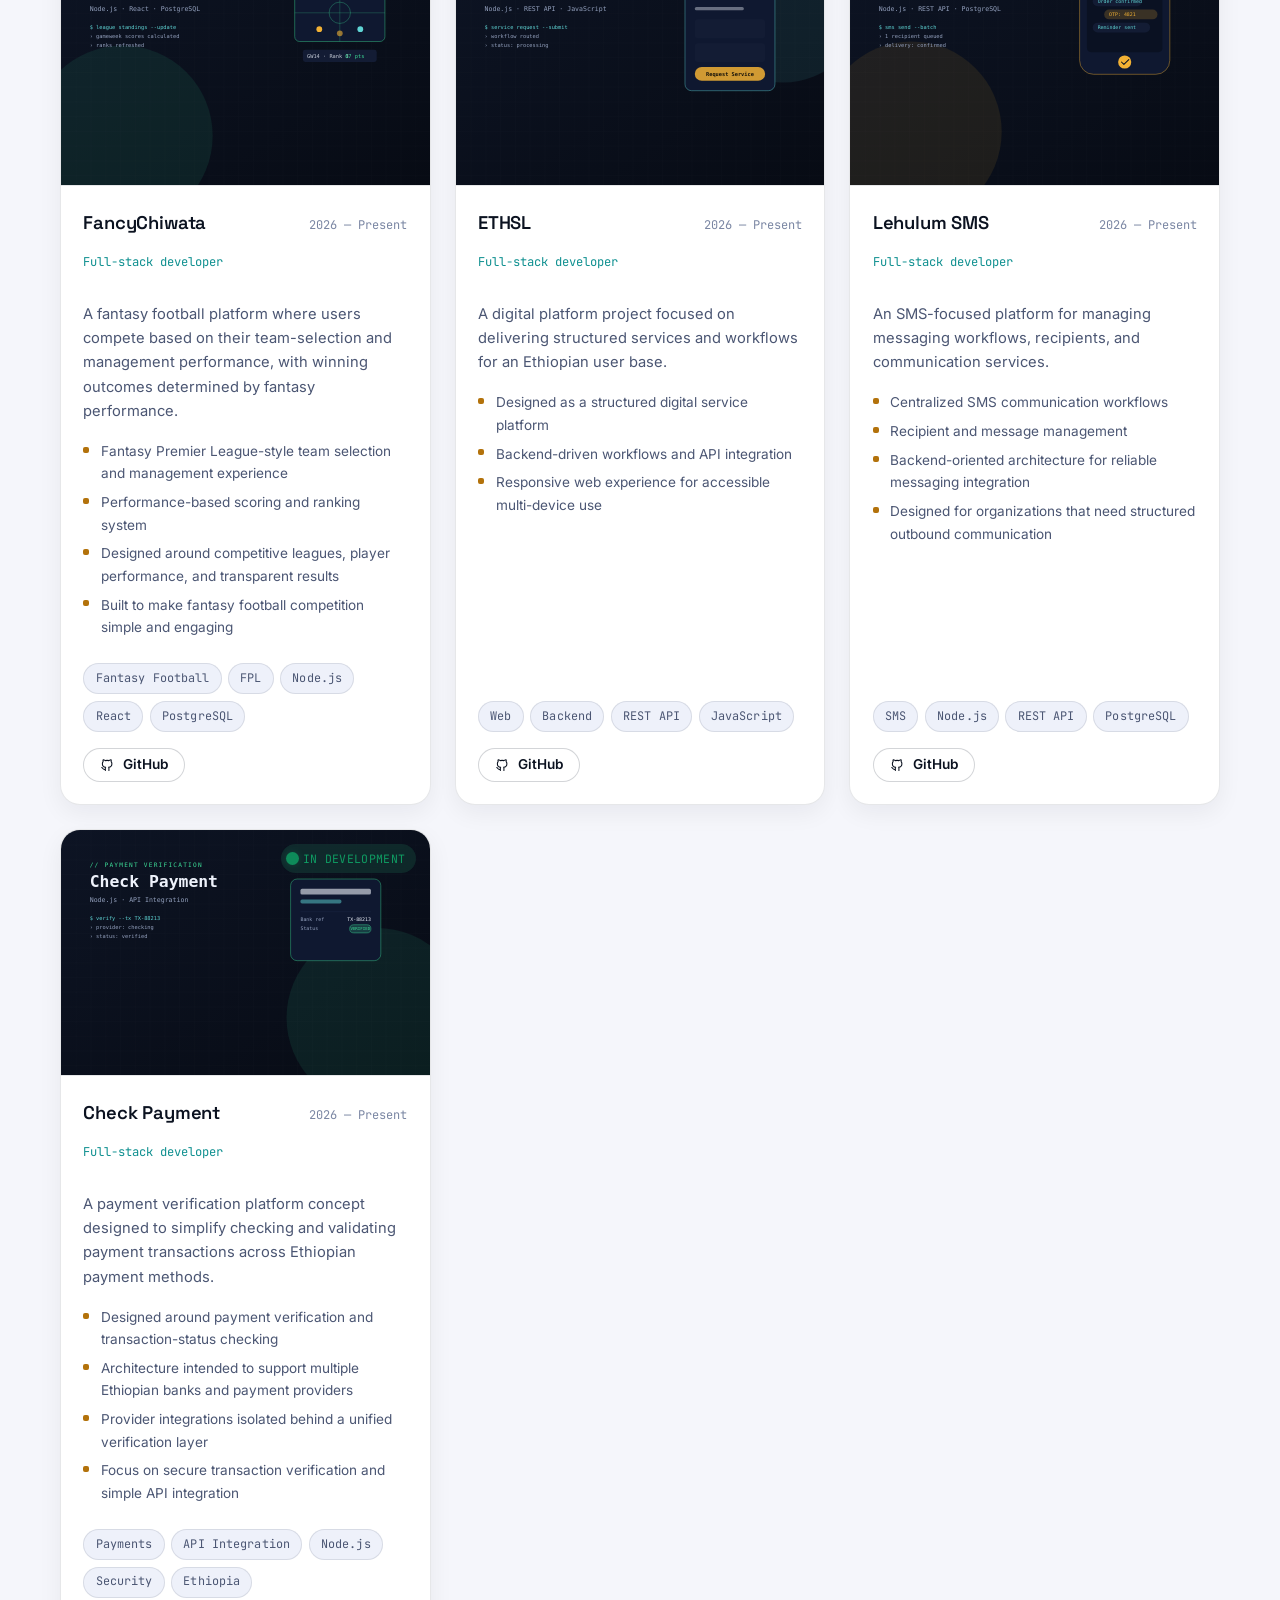
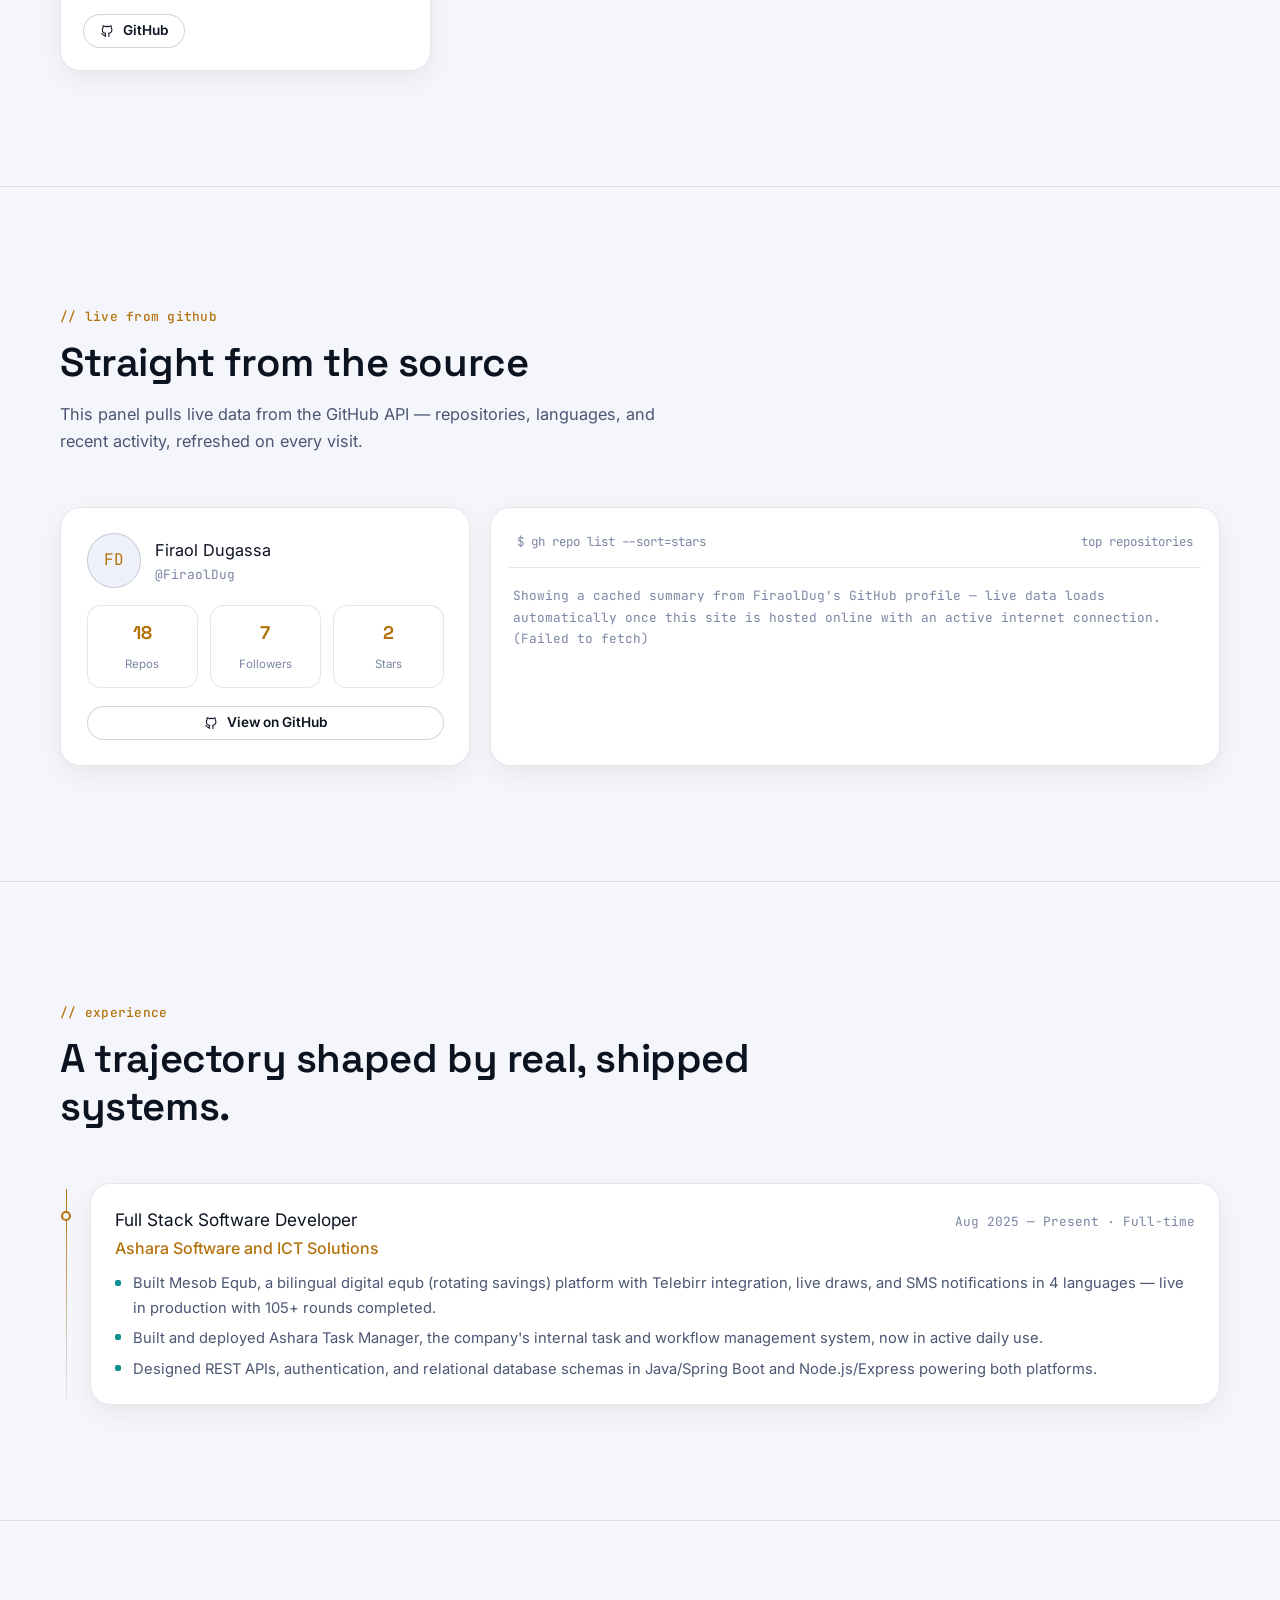
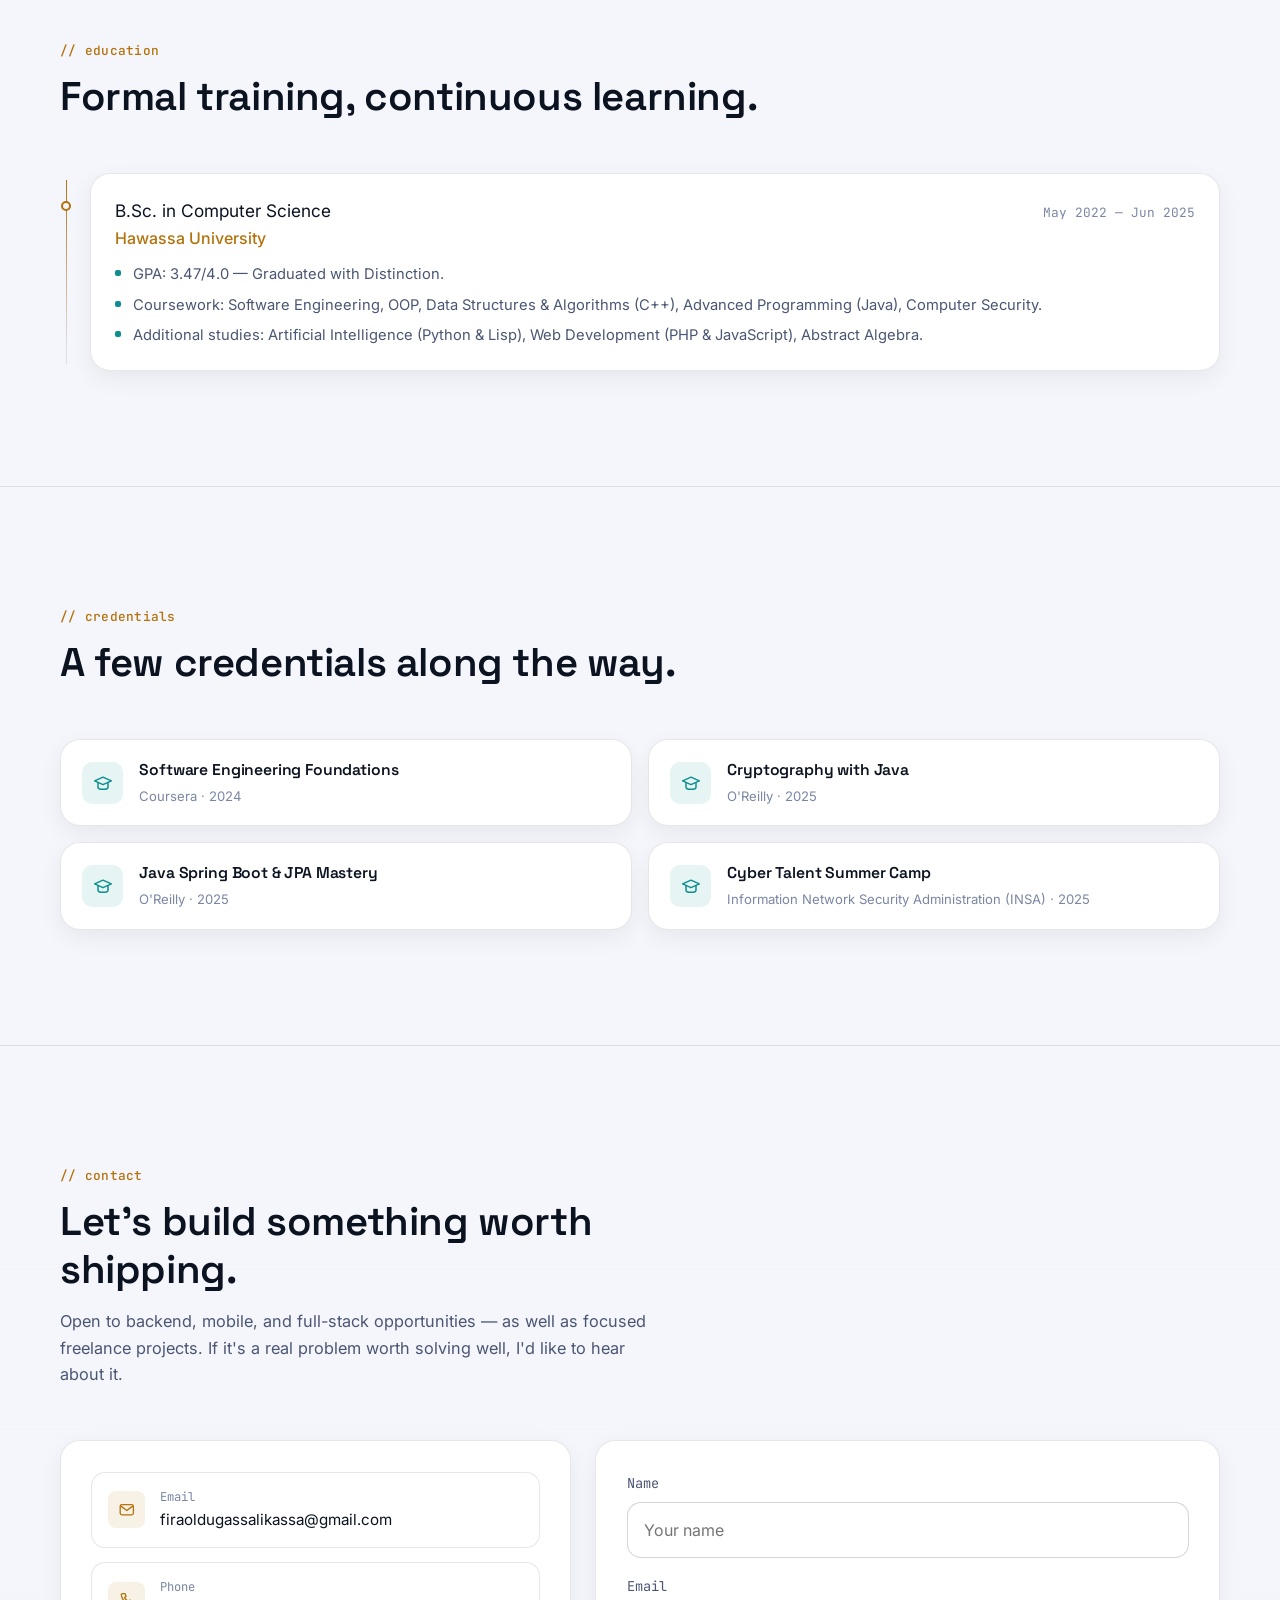
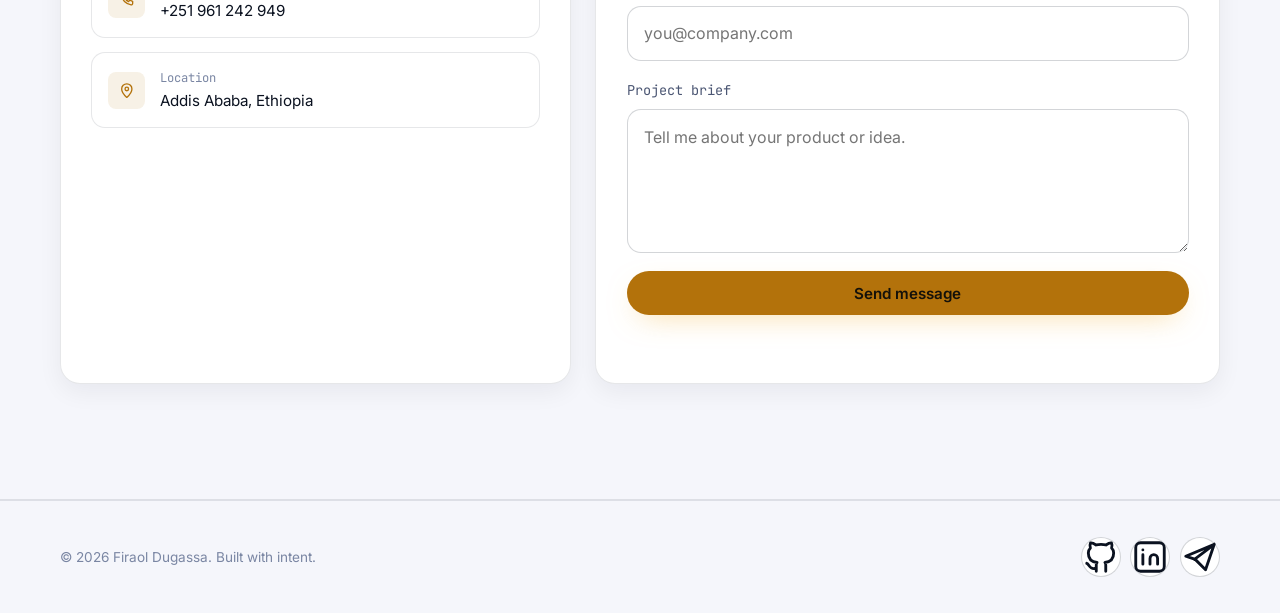
==== commit 0e8d5cf5: "Sync site-content.json changes to live site; add 5 new project covers - Ran scripts/sync-content.py " ====
--- a/site/index.html
+++ b/site/index.html
@@ -286,41 +286,105 @@
     "domain": "firaol.dev"
   },
   "navigation": [
-    { "label": "About", "href": "#about" },
-    { "label": "Skills", "href": "#skills" },
-    { "label": "Projects", "href": "#projects" },
-    { "label": "GitHub", "href": "#github" },
-    { "label": "Experience", "href": "#experience" },
-    { "label": "Contact", "href": "#contact" }
+    {
+      "label": "About",
+      "href": "#about"
+    },
+    {
+      "label": "Skills",
+      "href": "#skills"
+    },
+    {
+      "label": "Projects",
+      "href": "#projects"
+    },
+    {
+      "label": "GitHub",
+      "href": "#github"
+    },
+    {
+      "label": "Experience",
+      "href": "#experience"
+    },
+    {
+      "label": "Contact",
+      "href": "#contact"
+    }
   ],
   "hero": {
     "eyebrow": "// backend-focused full-stack developer",
     "greeting": "Hi, I'm",
     "name": "Firaol Dugassa",
     "roleStatic": "I build",
-    "typingWords": ["Java & Spring Boot backends.", "cross-platform Flutter apps.", "digital savings platforms.", "internal company tools."],
+    "typingWords": [
+      "Java & Spring Boot backends.",
+      "cross-platform Flutter apps.",
+      "digital savings platforms.",
+      "internal company tools."
+    ],
     "description": "Backend-focused full-stack developer based in Addis Ababa, specializing in Java and Spring Boot, with additional experience in Node.js/Express and Flutter for cross-platform mobile development.",
     "location": "Addis Ababa, Ethiopia",
     "availability": "Open to backend, mobile & full-stack roles",
     "actions": [
-      { "label": "View projects", "href": "#projects", "variant": "primary" },
-      { "label": "Download resume", "href": "assets/resume/Firaol_Dugassa_Resume.pdf", "variant": "secondary", "download": true },
-      { "label": "Get in touch", "href": "#contact", "variant": "ghost" }
+      {
+        "label": "View projects",
+        "href": "#projects",
+        "variant": "primary"
+      },
+      {
+        "label": "Download resume",
+        "href": "assets/resume/Firaol_Dugassa_Resume.pdf",
+        "variant": "secondary",
+        "download": true
+      },
+      {
+        "label": "Get in touch",
+        "href": "#contact",
+        "variant": "ghost"
+      }
     ],
     "socials": [
-      { "label": "GitHub", "href": "https://github.com/FiraolDug", "icon": "github" },
-      { "label": "LinkedIn", "href": "https://www.linkedin.com/in/firaol-dugassa-dev84a913369", "icon": "linkedin" },
-      { "label": "Telegram", "href": "https://t.me/firaol_dugassa", "icon": "telegram" },
-      { "label": "Email", "href": "mailto:firaoldugassalikassa@gmail.com", "icon": "mail" }
+      {
+        "label": "GitHub",
+        "href": "https://github.com/FiraolDug",
+        "icon": "github"
+      },
+      {
+        "label": "LinkedIn",
+        "href": "https://www.linkedin.com/in/firaol-dugassa-dev84a913369",
+        "icon": "linkedin"
+      },
+      {
+        "label": "Telegram",
+        "href": "https://t.me/firaol_dugassa",
+        "icon": "telegram"
+      },
+      {
+        "label": "Email",
+        "href": "mailto:firaoldugassalikassa@gmail.com",
+        "icon": "mail"
+      }
     ],
     "console": {
       "label": "system.status",
       "status": "OPERATIONAL",
       "metrics": [
-        { "label": "Primary stack", "value": "Java · Spring Boot" },
-        { "label": "Also using", "value": "Node.js · Flutter" },
-        { "label": "Based in", "value": "Addis Ababa (UTC+3)" },
-        { "label": "Response time", "value": "< 24h" }
+        {
+          "label": "Primary stack",
+          "value": "Java · Spring Boot"
+        },
+        {
+          "label": "Also using",
+          "value": "Node.js · Flutter"
+        },
+        {
+          "label": "Based in",
+          "value": "Addis Ababa (UTC+3)"
+        },
+        {
+          "label": "Response time",
+          "value": "< 24h"
+        }
       ],
       "log": [
         "$ whoami",
@@ -331,10 +395,26 @@
     }
   },
   "stats": [
-    { "value": 2, "suffix": "", "label": "Live production systems built" },
-    { "value": 8, "suffix": "", "label": "Projects built end-to-end" },
-    { "value": 3, "suffix": "", "label": "Core stacks — Java/Spring Boot, Node.js, Flutter" },
-    { "value": 1, "suffix": "", "label": "Full-time engineering role, current" }
+    {
+      "value": 2,
+      "suffix": "",
+      "label": "Live production systems built"
+    },
+    {
+      "value": 13,
+      "suffix": "",
+      "label": "Projects built end-to-end"
+    },
+    {
+      "value": 3,
+      "suffix": "",
+      "label": "Core stacks — Java/Spring Boot, Node.js, Flutter"
+    },
+    {
+      "value": 1,
+      "suffix": "",
+      "label": "Full-time engineering role, current"
+    }
   ],
   "github": {
     "username": "FiraolDug",
@@ -356,9 +436,18 @@
       "At Ashara Software and ICT Solutions, I've built and shipped two systems currently in production use: Mesob Equb, a digital rotating-savings platform, and Ashara Task Manager, the company's internal workflow tool."
     ],
     "highlights": [
-      { "title": "Backend-first", "detail": "Specializing in Java and Spring Boot for secure, database-driven applications and RESTful APIs." },
-      { "title": "Shipped, not just built", "detail": "Mesob Equb and Ashara Task Manager are both live and in active daily use." },
-      { "title": "Full lifecycle", "detail": "Comfortable from API design and database schemas through deployment." }
+      {
+        "title": "Backend-first",
+        "detail": "Specializing in Java and Spring Boot for secure, database-driven applications and RESTful APIs."
+      },
+      {
+        "title": "Shipped, not just built",
+        "detail": "Mesob Equb and Ashara Task Manager are both live and in active daily use."
+      },
+      {
+        "title": "Full lifecycle",
+        "detail": "Comfortable from API design and database schemas through deployment."
+      }
     ],
     "focus": {
       "title": "What I care about",
@@ -375,38 +464,85 @@
         "icon": "server",
         "title": "Backend",
         "meta": "Primary specialization",
-        "items": ["Java", "Spring Boot", "Node.js", "Express.js", "Flask (basic)", "RESTful APIs"]
+        "items": [
+          "Java",
+          "Spring Boot",
+          "Node.js",
+          "Express.js",
+          "Flask (basic)",
+          "RESTful APIs"
+        ]
       },
       {
         "icon": "smartphone",
         "title": "Mobile engineering",
         "meta": "Cross-platform delivery with Flutter",
-        "items": ["Flutter", "Dart", "Android Studio", "Firebase Firestore", "SQLite (offline storage)"]
+        "items": [
+          "Flutter",
+          "Dart",
+          "Android Studio",
+          "Firebase Firestore",
+          "SQLite (offline storage)"
+        ]
       },
       {
         "icon": "layers",
         "title": "Frontend",
         "meta": "Web UI when the project needs it",
-        "items": ["HTML", "CSS", "React.js", "JavaScript"]
+        "items": [
+          "HTML",
+          "CSS",
+          "React.js",
+          "JavaScript"
+        ]
       },
       {
         "icon": "shield",
         "title": "Databases & tools",
         "meta": "Day-to-day engineering toolkit",
-        "items": ["MySQL", "MongoDB", "Git & GitHub", "GitHub Actions", "Postman", "Insomnia"]
+        "items": [
+          "MySQL",
+          "MongoDB",
+          "Git & GitHub",
+          "GitHub Actions",
+          "Postman",
+          "Insomnia"
+        ]
       }
     ],
-    "tools": ["Python", "C++", "Docker", "DigitalOcean", "cPanel", "Vercel", "Windows", "Kali Linux", "Ubuntu"]
+    "tools": [
+      "Python",
+      "C++",
+      "Docker",
+      "DigitalOcean",
+      "cPanel",
+      "Vercel",
+      "Windows",
+      "Kali Linux",
+      "Ubuntu"
+    ]
   },
   "projects": {
     "eyebrow": "// projects",
     "title": "Selected work, built end to end.",
-    "description": "A mix of live production systems and personal builds — each one shipped, not just prototyped.",
+    "description": "A mix of production systems, SaaS platforms, and personal builds — each focused on solving a real problem end to end.",
     "filters": [
-      { "label": "All", "value": "all" },
-      { "label": "Web", "value": "web" },
-      { "label": "Mobile", "value": "mobile" },
-      { "label": "Security", "value": "security" }
+      {
+        "label": "All",
+        "value": "all"
+      },
+      {
+        "label": "Web",
+        "value": "web"
+      },
+      {
+        "label": "Mobile",
+        "value": "mobile"
+      },
+      {
+        "label": "Security",
+        "value": "security"
+      }
     ],
     "items": [
       {
@@ -423,8 +559,18 @@
           "Live lottery-style draws with SMS notifications in 4 languages",
           "Live in production with 105+ rounds completed to date"
         ],
-        "tags": ["Flutter", "Dart", "Spring Boot", "Telebirr API"],
-        "links": [{ "label": "Visit site", "href": "https://mesobequb.com" }],
+        "tags": [
+          "Flutter",
+          "Dart",
+          "Spring Boot",
+          "Telebirr API"
+        ],
+        "links": [
+          {
+            "label": "Visit site",
+            "href": "https://mesobequb.com"
+          }
+        ],
         "image": "assets/projects/mesob-equb.svg"
       },
       {
@@ -440,8 +586,18 @@
           "Role-based access control for administrative oversight",
           "In active daily use across the team"
         ],
-        "tags": ["Java", "Spring Boot", "React", "Internal tooling"],
-        "links": [{ "label": "Visit site", "href": "https://task.asharasoftware.com" }],
+        "tags": [
+          "Java",
+          "Spring Boot",
+          "React",
+          "Internal tooling"
+        ],
+        "links": [
+          {
+            "label": "Visit site",
+            "href": "https://task.asharasoftware.com"
+          }
+        ],
         "image": "assets/projects/ashara-task-manager.svg"
       },
       {
@@ -457,25 +613,49 @@
           "Content pipeline for structured exam simulations and study material",
           "Designed for low-bandwidth, multi-device access"
         ],
-        "tags": ["Flutter", "Dart", "Firebase", "Mobile"],
-        "links": [{ "label": "GitHub", "href": "https://github.com/FiraolDug" }],
+        "tags": [
+          "Flutter",
+          "Dart",
+          "Firebase",
+          "Mobile"
+        ],
+        "links": [
+          {
+            "label": "GitHub",
+            "href": "https://github.com/FiraolDug"
+          }
+        ],
         "image": "assets/projects/maschool.svg"
       },
       {
         "title": "Ma'ed Platform",
         "category": "web",
         "active": true,
-        "status": "Completed",
-        "period": "2024",
-        "summary": "An operations platform for cafe and restaurant workflows, coordinating orders, staff, and admin reporting in real time.",
+        "status": "In development",
+        "period": "2024 — Present",
+        "summary": "A multi-café SaaS ordering platform connecting physical café tables to digital menus through QR codes, with a PWA-first customer experience and built-in QR scanning.",
         "role": "Full-stack developer",
         "highlights": [
-          "Order orchestration across kitchen, staff, and admin views",
-          "Admin dashboards for daily operations and reporting",
-          "Event-driven data flow for real-time status updates"
-        ],
-        "tags": ["Node.js", "Express", "MySQL"],
-        "links": [{ "label": "GitHub", "href": "https://github.com/FiraolDug" }],
+          "Unique table QR codes automatically identify the café and table and open the correct digital menu",
+          "First-time customers can enter through any phone QR scanner, then optionally install the Ma'ed PWA from the menu",
+          "Installed users can scan new café table QR codes directly inside Ma'ed and switch café/table sessions",
+          "Café dashboard for tables, menus, orders, staff operations, analytics, trials, and subscriptions",
+          "Initial go-to-market target of 205 cafés across Addis Ababa, Adama, Hawassa, and Bedele with a one-month free trial"
+        ],
+        "tags": [
+          "PWA",
+          "Node.js",
+          "Express",
+          "PostgreSQL",
+          "QR",
+          "SaaS"
+        ],
+        "links": [
+          {
+            "label": "GitHub",
+            "href": "https://github.com/FiraolDug"
+          }
+        ],
         "image": "assets/projects/maed.svg"
       },
       {
@@ -491,8 +671,18 @@
           "Smooth layout transitions tuned for mobile displays",
           "Integrated backend endpoints for verified user participation"
         ],
-        "tags": ["Flutter", "Dart", "Mobile", "UI/UX"],
-        "links": [{ "label": "GitHub", "href": "https://github.com/FiraolDug" }],
+        "tags": [
+          "Flutter",
+          "Dart",
+          "Mobile",
+          "UI/UX"
+        ],
+        "links": [
+          {
+            "label": "GitHub",
+            "href": "https://github.com/FiraolDug"
+          }
+        ],
         "image": "assets/projects/yashenifu.svg"
       },
       {
@@ -508,8 +698,18 @@
           "File compression before encryption to reduce storage footprint",
           "MySQL integration for configuration and metadata management"
         ],
-        "tags": ["Java", "AES-256", "MySQL", "Cryptography"],
-        "links": [{ "label": "GitHub", "href": "https://github.com/FiraolDug/mistir-file-encryption-software.git" }],
+        "tags": [
+          "Java",
+          "AES-256",
+          "MySQL",
+          "Cryptography"
+        ],
+        "links": [
+          {
+            "label": "GitHub",
+            "href": "https://github.com/FiraolDug/mistir-file-encryption-software.git"
+          }
+        ],
         "image": "assets/projects/mistir.svg"
       },
       {
@@ -525,8 +725,18 @@
           "Responsive workstation interface for system diagnostic monitoring",
           "Device info extraction across connected mobile clients"
         ],
-        "tags": ["C++", "Flutter", "Linux", "Security"],
-        "links": [{ "label": "GitHub", "href": "https://github.com/FiraolDug" }],
+        "tags": [
+          "C++",
+          "Flutter",
+          "Linux",
+          "Security"
+        ],
+        "links": [
+          {
+            "label": "GitHub",
+            "href": "https://github.com/FiraolDug"
+          }
+        ],
         "image": "assets/projects/firasec.svg"
       },
       {
@@ -542,9 +752,163 @@
           "Local encrypted vault storage using AES",
           "Built-in password strength analyzer and secure random generator"
         ],
-        "tags": ["Cryptography", "Security", "Dart", "Flutter"],
-        "links": [{ "label": "GitHub", "href": "https://github.com/FiraolDug" }],
+        "tags": [
+          "Cryptography",
+          "Security",
+          "Dart",
+          "Flutter"
+        ],
+        "links": [
+          {
+            "label": "GitHub",
+            "href": "https://github.com/FiraolDug"
+          }
+        ],
         "image": "assets/projects/odaa.svg"
+      },
+      {
+        "title": "Blaze Bingo",
+        "category": "web",
+        "active": true,
+        "status": "In development",
+        "period": "2026 — Present",
+        "summary": "A scalable bingo platform designed for bingo houses and players, covering game management, card generation, real-time gameplay, and result processing.",
+        "role": "Full-stack developer",
+        "highlights": [
+          "Bingo house and player workflows with role-aware game management",
+          "Real-time Bingo 75 gameplay and automated card/result processing",
+          "Node.js, TypeScript, Express, Prisma, PostgreSQL, React, and Flutter-based components",
+          "Designed with high-concurrency operation and fast game-result processing in mind"
+        ],
+        "tags": [
+          "Node.js",
+          "TypeScript",
+          "Express",
+          "Prisma",
+          "PostgreSQL",
+          "React",
+          "Flutter"
+        ],
+        "links": [
+          {
+            "label": "GitHub",
+            "href": "https://github.com/FiraolDug"
+          }
+        ],
+        "image": "assets/projects/blaze-bingo.svg"
+      },
+      {
+        "title": "FancyChiwata",
+        "category": "web",
+        "active": true,
+        "status": "In development",
+        "period": "2026 — Present",
+        "summary": "A fantasy football platform where users compete based on their team-selection and management performance, with winning outcomes determined by fantasy performance.",
+        "role": "Full-stack developer",
+        "highlights": [
+          "Fantasy Premier League-style team selection and management experience",
+          "Performance-based scoring and ranking system",
+          "Designed around competitive leagues, player performance, and transparent results",
+          "Built to make fantasy football competition simple and engaging"
+        ],
+        "tags": [
+          "Fantasy Football",
+          "FPL",
+          "Node.js",
+          "React",
+          "PostgreSQL"
+        ],
+        "links": [
+          {
+            "label": "GitHub",
+            "href": "https://github.com/FiraolDug"
+          }
+        ],
+        "image": "assets/projects/fancychiwata.svg"
+      },
+      {
+        "title": "ETHSL",
+        "category": "web",
+        "active": true,
+        "status": "In development",
+        "period": "2026 — Present",
+        "summary": "A digital platform project focused on delivering structured services and workflows for an Ethiopian user base.",
+        "role": "Full-stack developer",
+        "highlights": [
+          "Designed as a structured digital service platform",
+          "Backend-driven workflows and API integration",
+          "Responsive web experience for accessible multi-device use"
+        ],
+        "tags": [
+          "Web",
+          "Backend",
+          "REST API",
+          "JavaScript"
+        ],
+        "links": [
+          {
+            "label": "GitHub",
+            "href": "https://github.com/FiraolDug"
+          }
+        ],
+        "image": "assets/projects/ethsl.svg"
+      },
+      {
+        "title": "Lehulum SMS",
+        "category": "web",
+        "active": true,
+        "status": "In development",
+        "period": "2026 — Present",
+        "summary": "An SMS-focused platform for managing messaging workflows, recipients, and communication services.",
+        "role": "Full-stack developer",
+        "highlights": [
+          "Centralized SMS communication workflows",
+          "Recipient and message management",
+          "Backend-oriented architecture for reliable messaging integration",
+          "Designed for organizations that need structured outbound communication"
+        ],
+        "tags": [
+          "SMS",
+          "Node.js",
+          "REST API",
+          "PostgreSQL"
+        ],
+        "links": [
+          {
+            "label": "GitHub",
+            "href": "https://github.com/FiraolDug"
+          }
+        ],
+        "image": "assets/projects/lehulum-sms.svg"
+      },
+      {
+        "title": "Check Payment",
+        "category": "web",
+        "active": true,
+        "status": "In development",
+        "period": "2026 — Present",
+        "summary": "A payment verification platform concept designed to simplify checking and validating payment transactions across Ethiopian payment methods.",
+        "role": "Full-stack developer",
+        "highlights": [
+          "Designed around payment verification and transaction-status checking",
+          "Architecture intended to support multiple Ethiopian banks and payment providers",
+          "Provider integrations isolated behind a unified verification layer",
+          "Focus on secure transaction verification and simple API integration"
+        ],
+        "tags": [
+          "Payments",
+          "API Integration",
+          "Node.js",
+          "Security",
+          "Ethiopia"
+        ],
+        "links": [
+          {
+            "label": "GitHub",
+            "href": "https://github.com/FiraolDug"
+          }
+        ],
+        "image": "assets/projects/check-payment.svg"
       }
     ]
   },
@@ -581,10 +945,26 @@
       }
     ],
     "certifications": [
-      { "title": "Software Engineering Foundations", "issuer": "Coursera", "period": "2024" },
-      { "title": "Cryptography with Java", "issuer": "O'Reilly", "period": "2025" },
-      { "title": "Java Spring Boot & JPA Mastery", "issuer": "O'Reilly", "period": "2025" },
-      { "title": "Cyber Talent Summer Camp", "issuer": "Information Network Security Administration (INSA)", "period": "2025" }
+      {
+        "title": "Software Engineering Foundations",
+        "issuer": "Coursera",
+        "period": "2024"
+      },
+      {
+        "title": "Cryptography with Java",
+        "issuer": "O'Reilly",
+        "period": "2025"
+      },
+      {
+        "title": "Java Spring Boot & JPA Mastery",
+        "issuer": "O'Reilly",
+        "period": "2025"
+      },
+      {
+        "title": "Cyber Talent Summer Camp",
+        "issuer": "Information Network Security Administration (INSA)",
+        "period": "2025"
+      }
     ]
   },
   "contact": {
@@ -592,17 +972,41 @@
     "title": "Let's build something worth shipping.",
     "description": "Open to backend, mobile, and full-stack opportunities — as well as focused freelance projects. If it's a real problem worth solving well, I'd like to hear about it.",
     "channels": [
-      { "label": "Email", "value": "firaoldugassalikassa@gmail.com", "href": "mailto:firaoldugassalikassa@gmail.com", "icon": "mail" },
-      { "label": "Phone", "value": "+251 961 242 949", "href": "tel:+251961242949", "icon": "phone" },
-      { "label": "Location", "value": "Addis Ababa, Ethiopia", "href": null, "icon": "pin" }
+      {
+        "label": "Email",
+        "value": "firaoldugassalikassa@gmail.com",
+        "href": "mailto:firaoldugassalikassa@gmail.com",
+        "icon": "mail"
+      },
+      {
+        "label": "Phone",
+        "value": "+251 961 242 949",
+        "href": "tel:+251961242949",
+        "icon": "phone"
+      },
+      {
+        "label": "Location",
+        "value": "Addis Ababa, Ethiopia",
+        "href": null,
+        "icon": "pin"
+      }
     ]
   },
   "footer": {
     "copy": "Firaol Dugassa. Built with intent.",
     "socials": [
-      { "label": "GitHub", "href": "https://github.com/FiraolDug" },
-      { "label": "LinkedIn", "href": "https://www.linkedin.com/in/firaol-dugassa-dev84a913369" },
-      { "label": "Telegram", "href": "https://t.me/firaol_dugassa" }
+      {
+        "label": "GitHub",
+        "href": "https://github.com/FiraolDug"
+      },
+      {
+        "label": "LinkedIn",
+        "href": "https://www.linkedin.com/in/firaol-dugassa-dev84a913369"
+      },
+      {
+        "label": "Telegram",
+        "href": "https://t.me/firaol_dugassa"
+      }
     ]
   }
 }
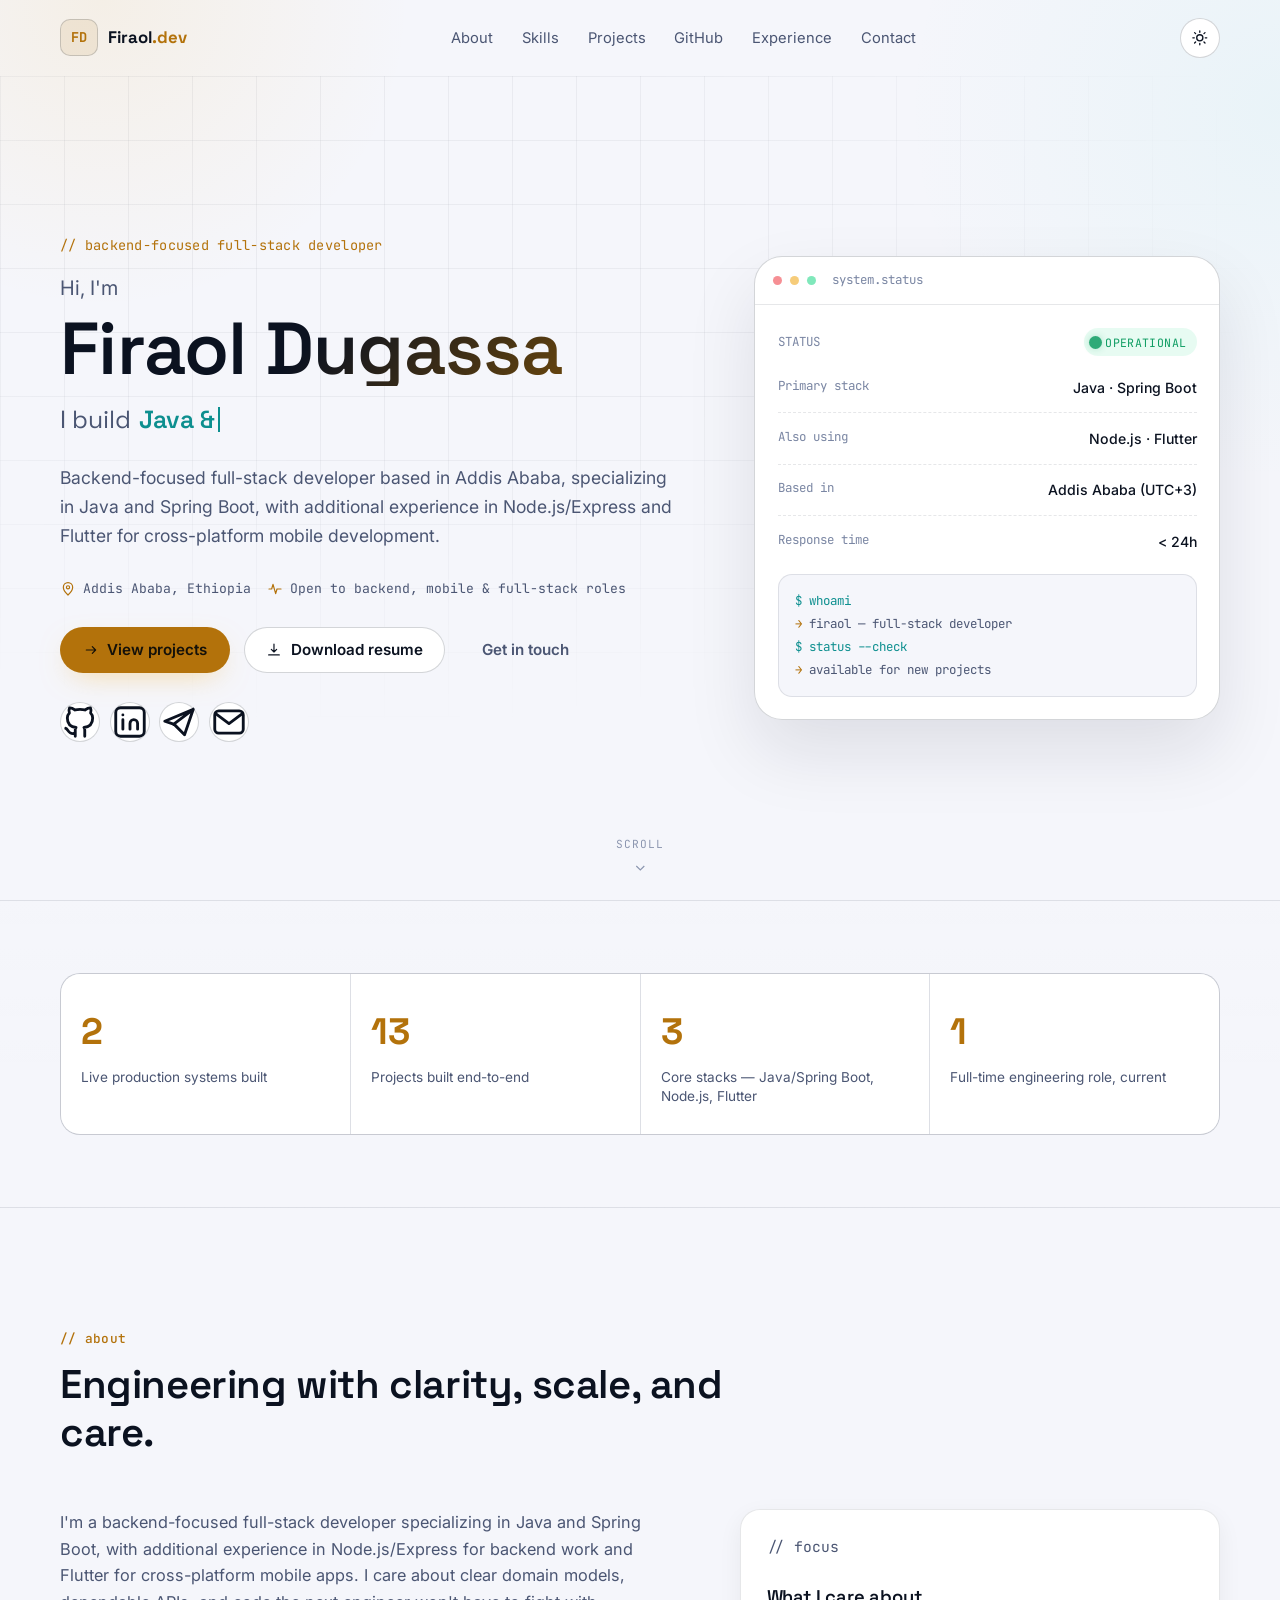
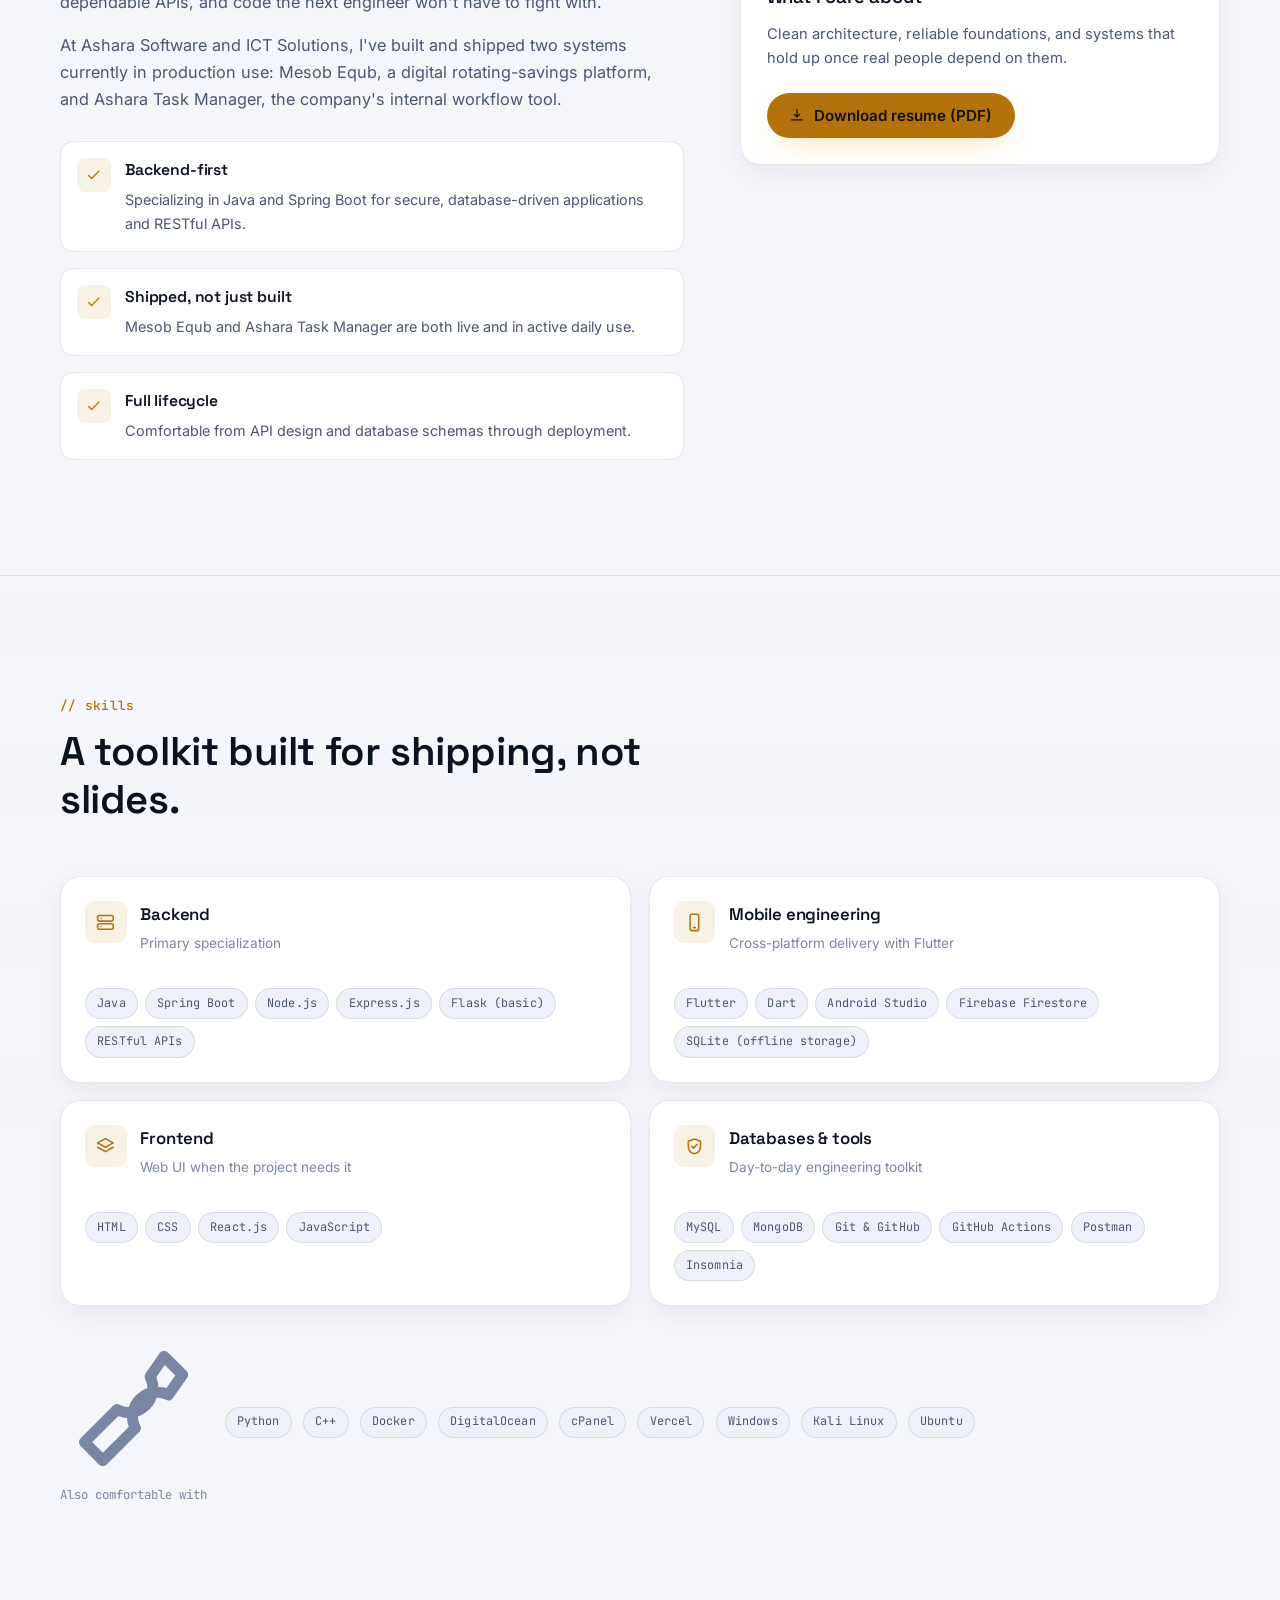
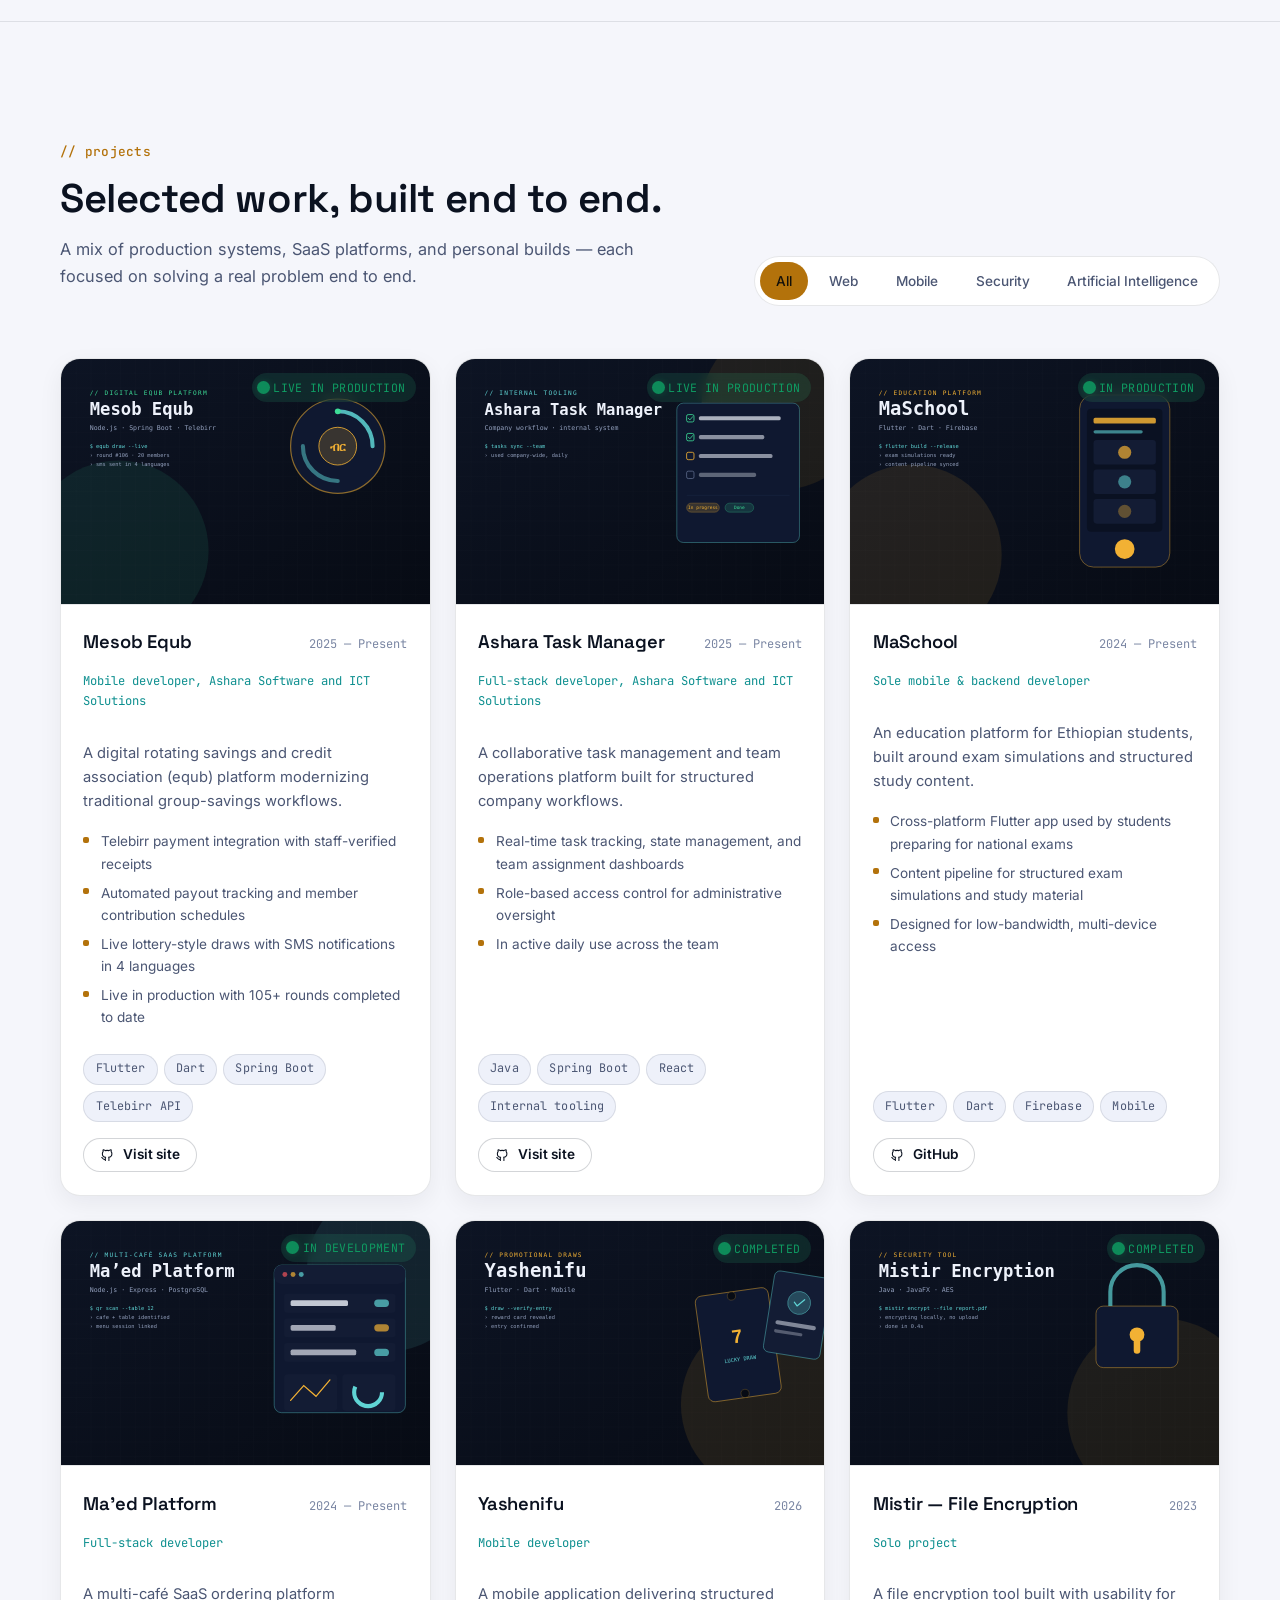
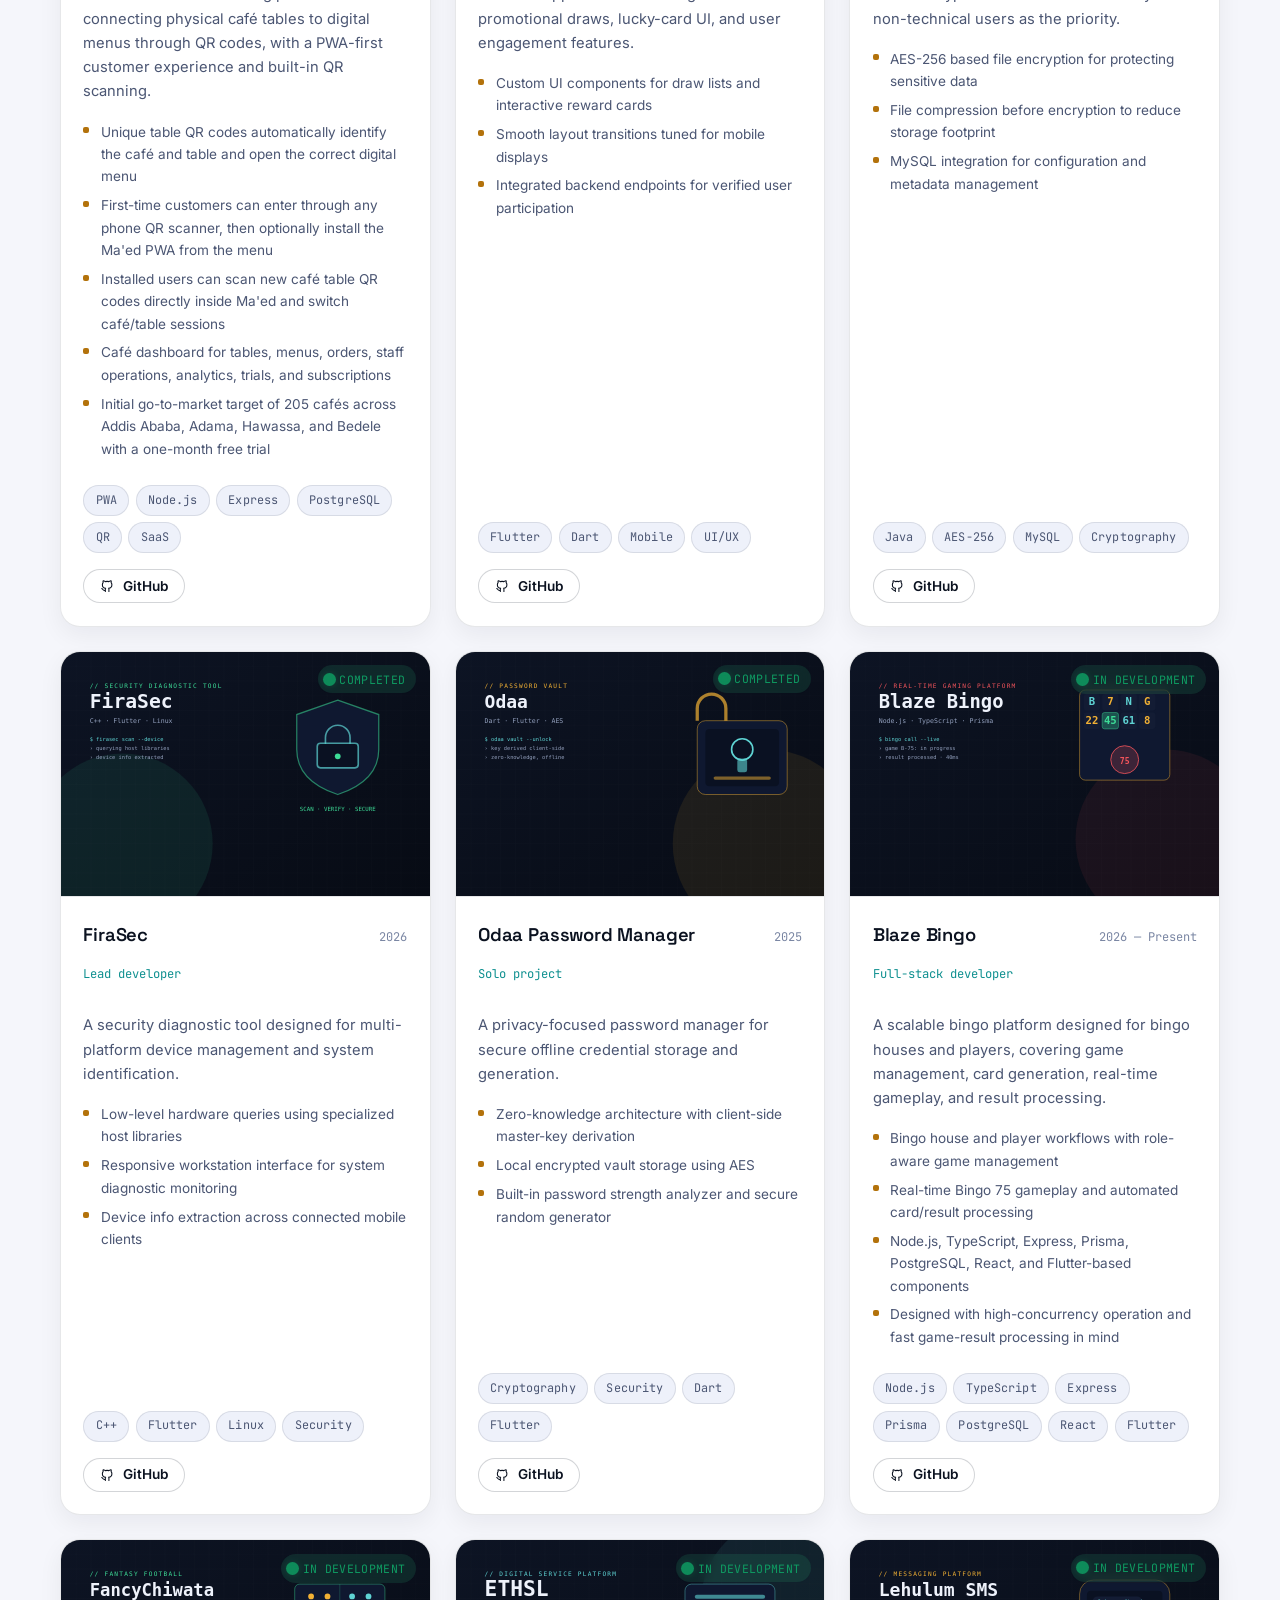
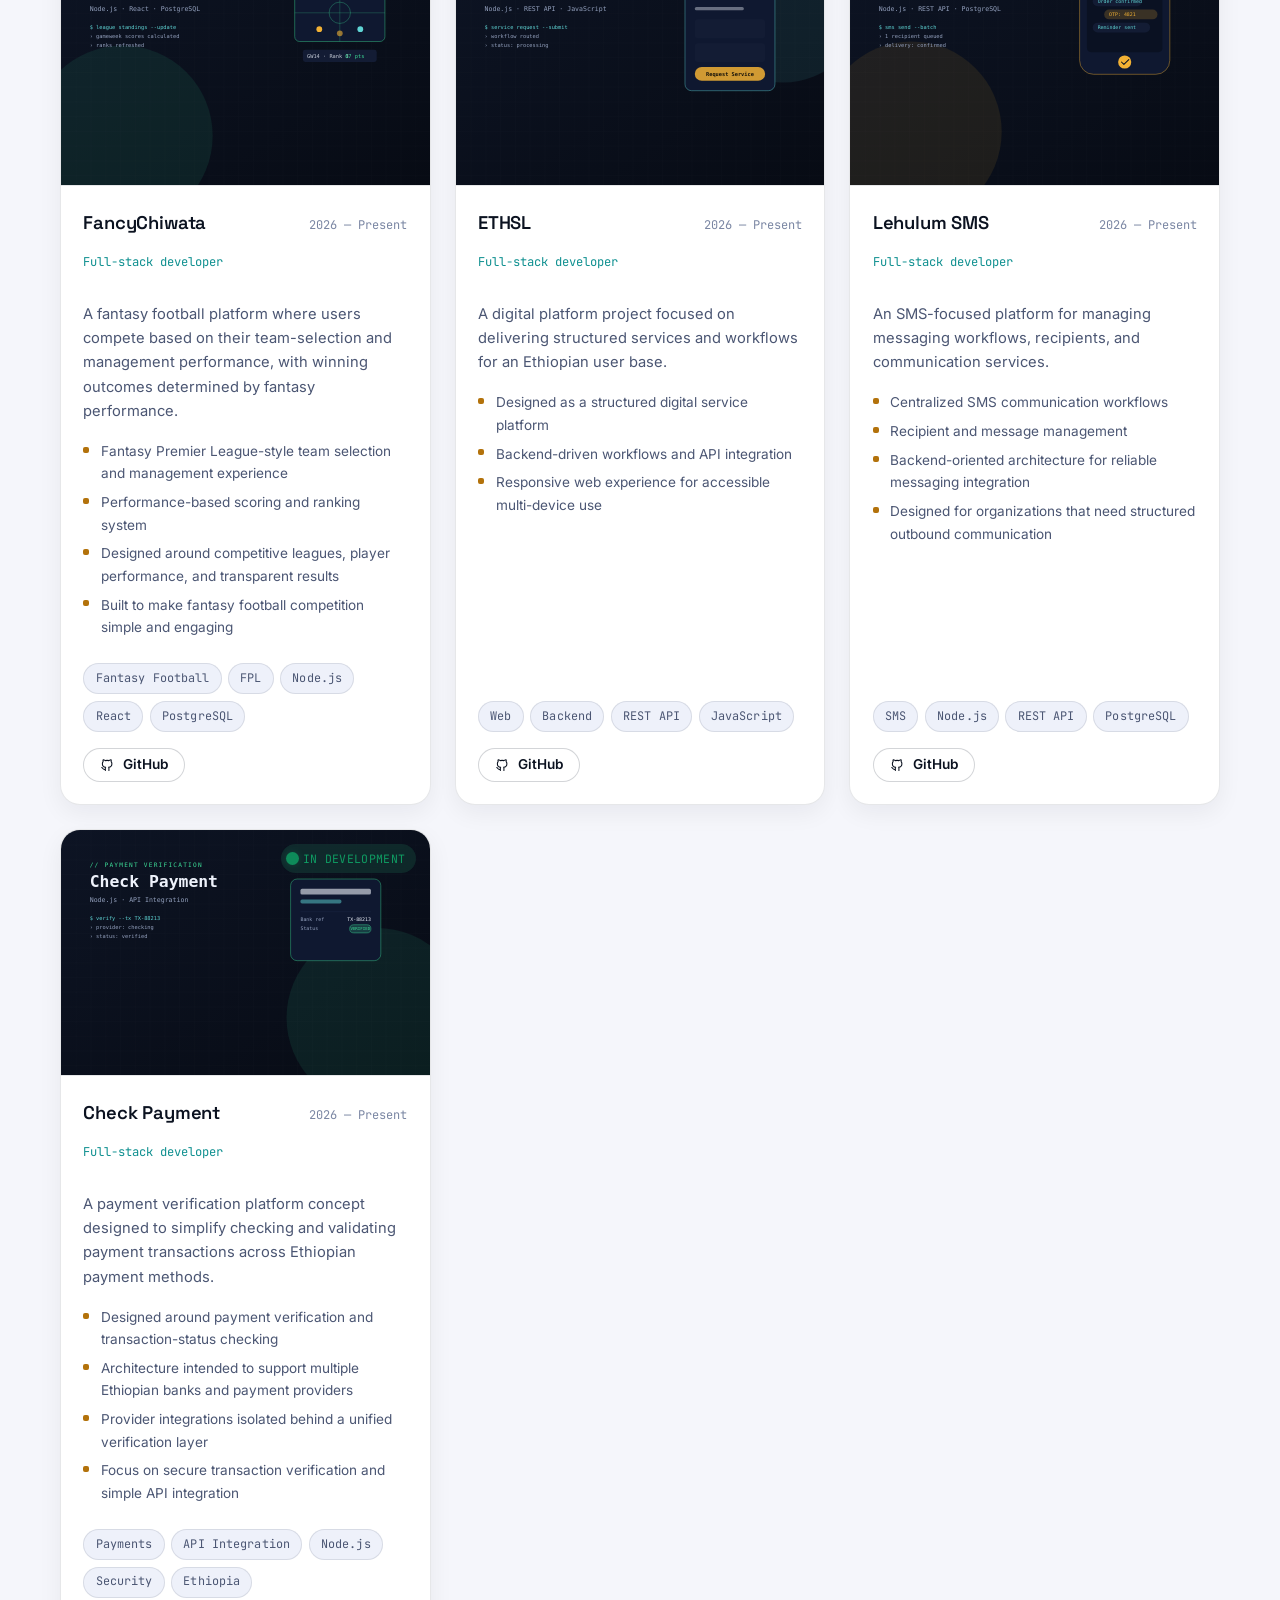
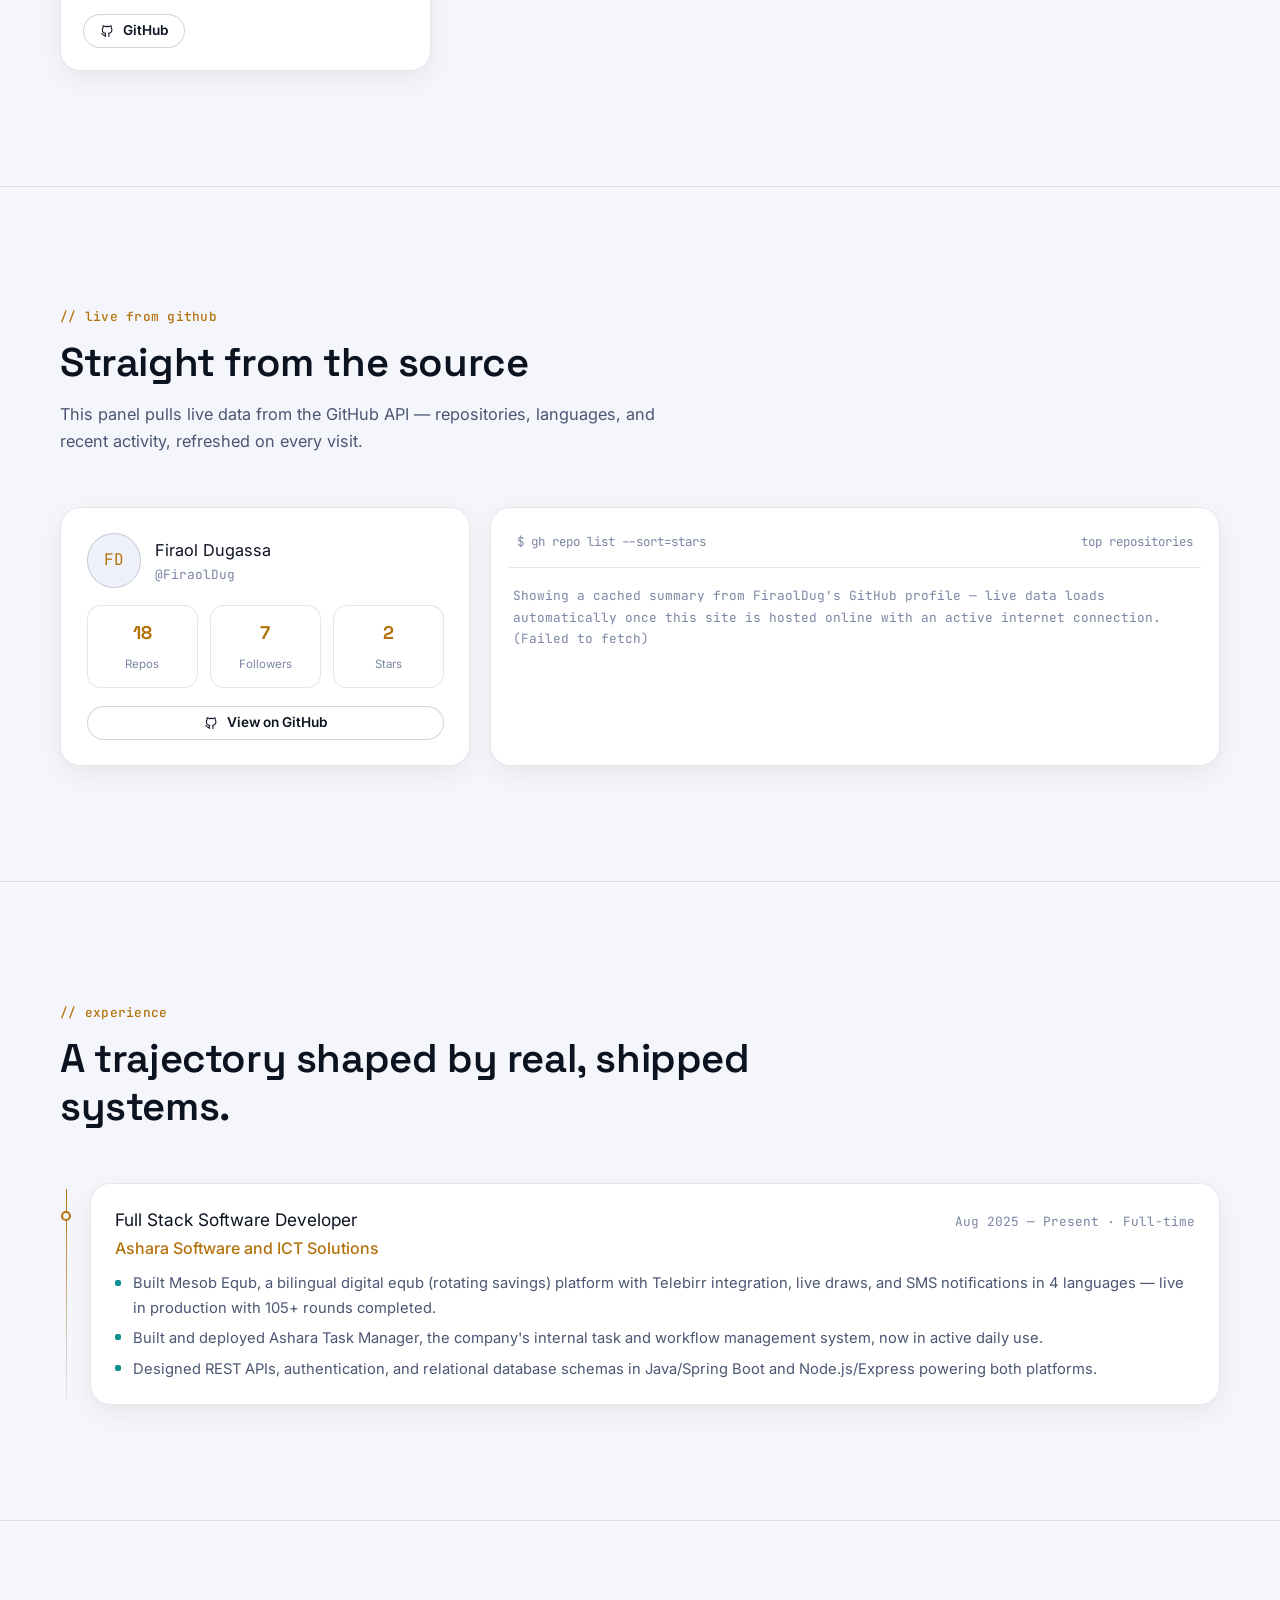
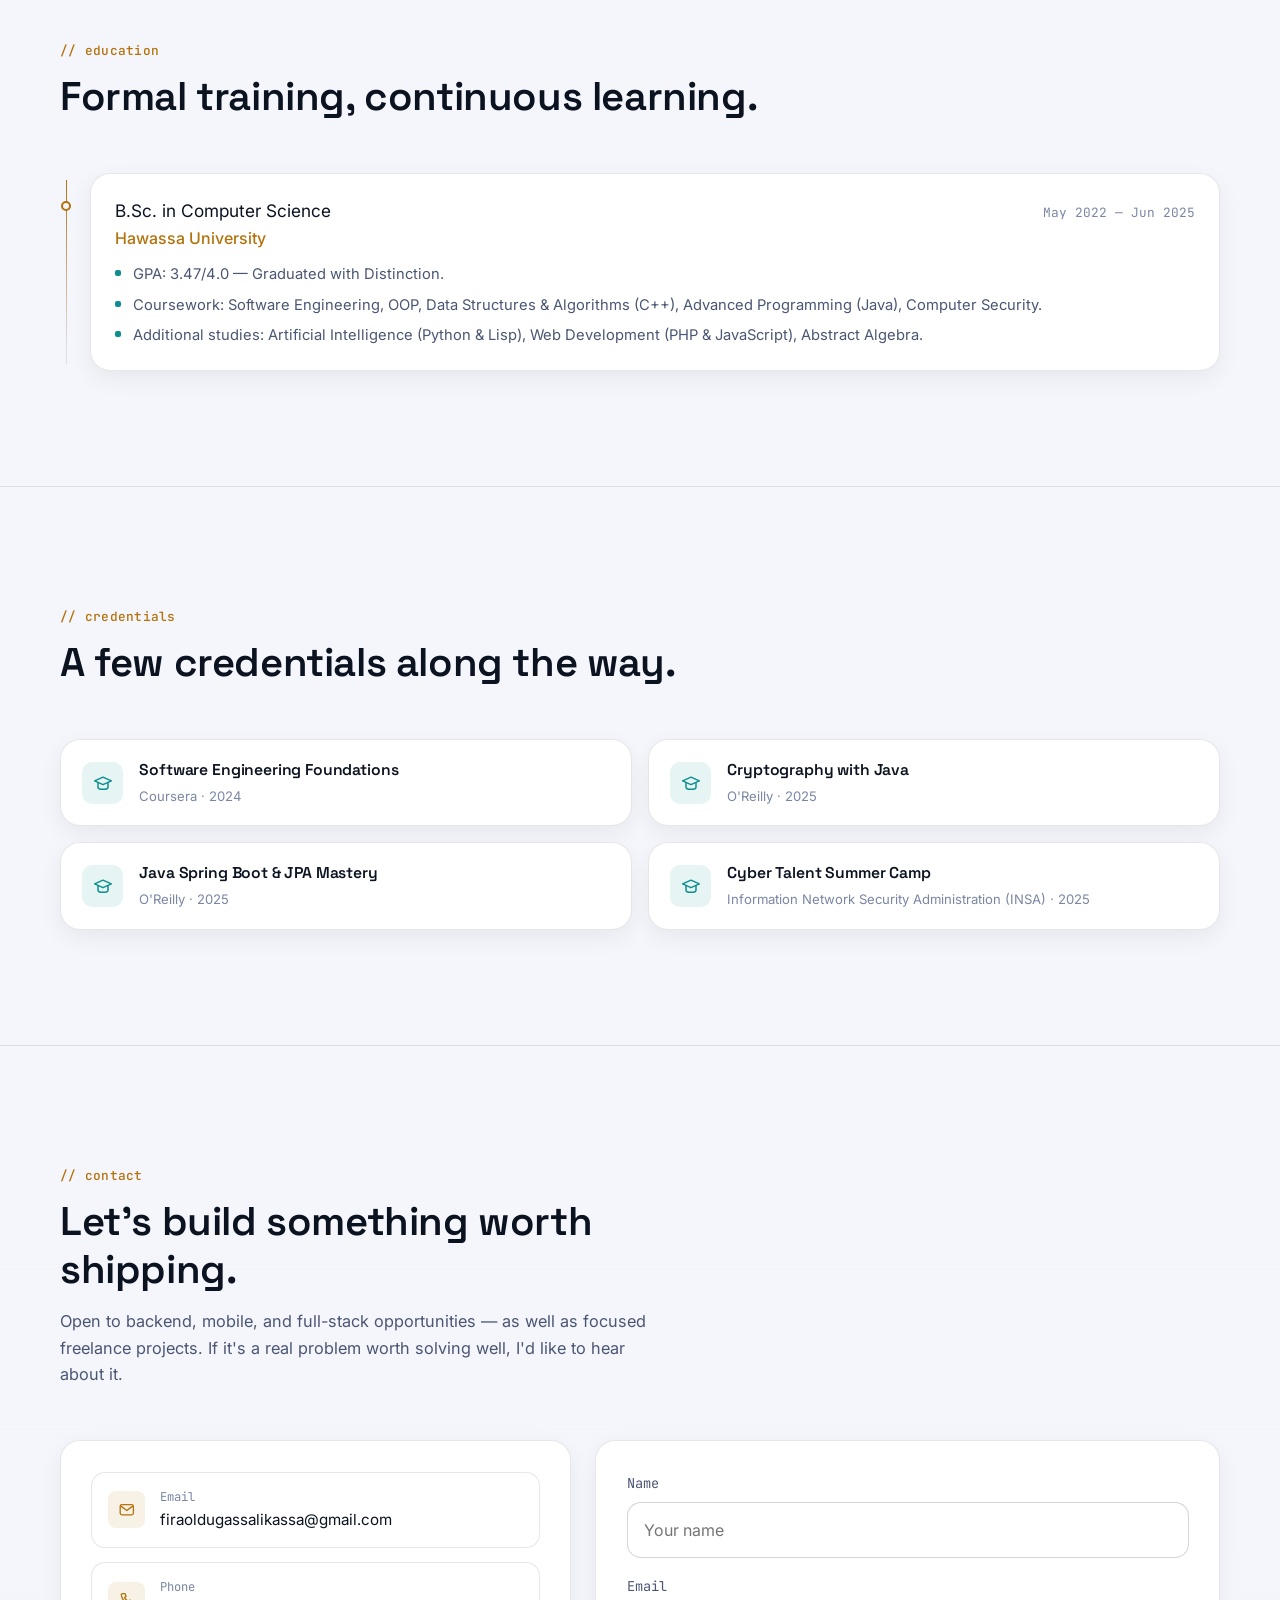
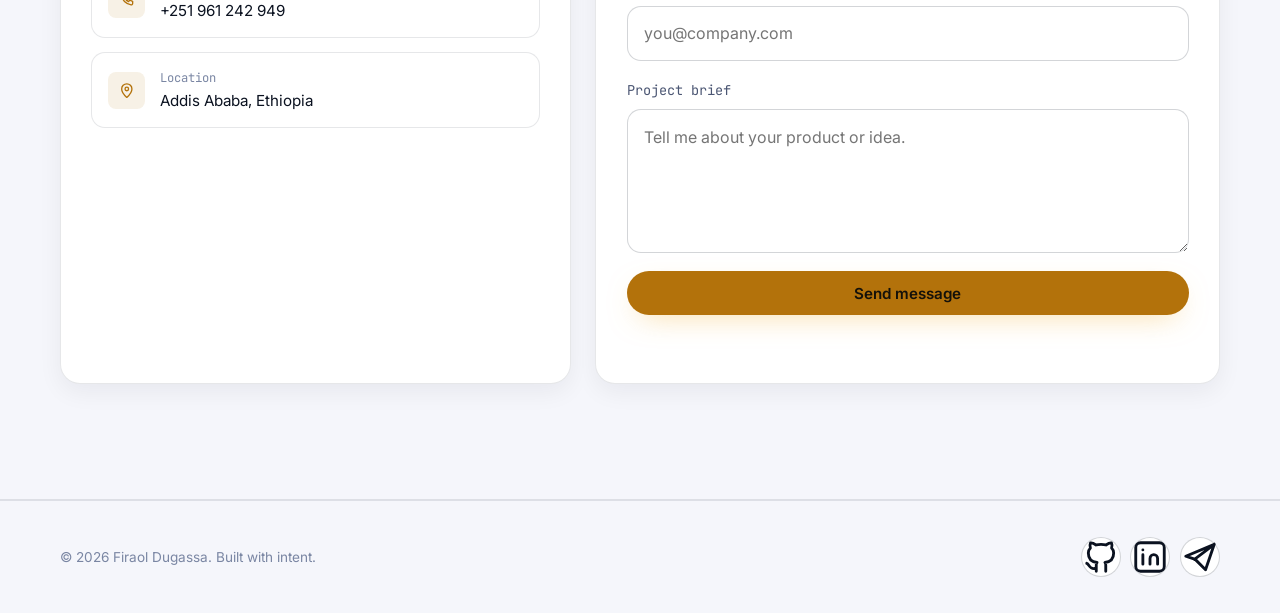
==== commit 8f1d79fe: "style(site): reformat index.html with Prettier Whitespace and attribute wrapping only. No functional" ====
--- a/site/index.html
+++ b/site/index.html
@@ -1,284 +1,421 @@
-<!DOCTYPE html>
+<!doctype html>
 <html lang="en" data-theme="dark">
-<head>
-  <meta charset="UTF-8">
-  <meta name="viewport" content="width=device-width, initial-scale=1, viewport-fit=cover">
-  <meta name="description" content="Firaol Dugassa is a full-stack software engineer in Addis Ababa building resilient mobile, web, and backend systems with Flutter, Node.js, Spring Boot, and Python.">
-  <meta name="theme-color" content="#070b14" media="(prefers-color-scheme: dark)">
-  <meta name="theme-color" content="#f5f6fb" media="(prefers-color-scheme: light)">
-  <meta name="robots" content="index, follow">
-  <meta name="author" content="Firaol Dugassa">
-  <link rel="canonical" href="https://firaol.dev/">
-
-  <meta property="og:title" content="Firaol Dugassa — Software Engineer">
-  <meta property="og:description" content="Full-stack software engineer building resilient mobile, web, and backend systems.">
-  <meta property="og:type" content="website">
-  <meta property="og:url" content="https://firaol.dev/">
-  <meta property="og:image" content="https://firaol.dev/assets/profile.svg">
-  <meta name="twitter:card" content="summary_large_image">
-  <meta name="twitter:title" content="Firaol Dugassa — Software Engineer">
-  <meta name="twitter:description" content="Full-stack software engineer building resilient mobile, web, and backend systems.">
-
-  <title>Firaol Dugassa | Software Engineer</title>
-
-  <link rel="icon" type="image/svg+xml" href="assets/favicon.svg">
-  <link rel="apple-touch-icon" href="assets/favicon.svg">
-
-  <link rel="preconnect" href="https://fonts.googleapis.com">
-  <link rel="preconnect" href="https://fonts.gstatic.com" crossorigin>
-  <link href="https://fonts.googleapis.com/css2?family=Space+Grotesk:wght@500;600;700&family=Inter:wght@400;500;600;700;800&family=JetBrains+Mono:wght@400;500;600&display=swap" rel="stylesheet">
-
-  <link rel="stylesheet" href="css/tokens.css">
-  <link rel="stylesheet" href="css/base.css">
-  <link rel="stylesheet" href="css/components-buttons.css">
-  <link rel="stylesheet" href="css/components-header.css">
-  <link rel="stylesheet" href="css/components-hero.css">
-  <link rel="stylesheet" href="css/components-content.css">
-  <link rel="stylesheet" href="css/components-projects.css">
-  <link rel="stylesheet" href="css/components-misc.css">
-  <link rel="stylesheet" href="css/animations.css">
-  <link rel="stylesheet" href="css/responsive.css">
-
-  <script type="application/ld+json">
-  {
-    "@context": "https://schema.org",
-    "@type": "Person",
-    "name": "Firaol Dugassa",
-    "jobTitle": "Software Engineer",
-    "url": "https://firaol.dev/",
-    "email": "mailto:firaoldugassa@gmail.com",
-    "address": { "@type": "PostalAddress", "addressLocality": "Addis Ababa", "addressCountry": "ET" },
-    "sameAs": [
-      "https://github.com/FiraolDug",
-      "https://www.linkedin.com/in/firaol-dugassa-dev84a913369",
-      "https://t.me/firaol_dugassa"
-    ]
-  }
-  </script>
-</head>
-<body>
-  <a class="skip-link" href="#main-content">Skip to main content</a>
-
-  <div class="preloader" id="preloader" aria-hidden="true">
-    <div class="preloader__mark">
-      <span>LOADING PORTFOLIO</span>
-      <div class="preloader__bar"></div>
-    </div>
-  </div>
-
-  <header class="header" id="header">
-    <div class="header__blur" aria-hidden="true"></div>
-    <div class="container header__container">
-      <a class="header__brand" href="#hero" aria-label="Firaol Dugassa — home">
-        <span class="header__brand-mark">FD</span>
-        <span class="header__brand-text" id="brand-text">Firaol<span>.dev</span></span>
-      </a>
-
-      <nav class="nav" id="nav-menu" aria-label="Primary">
-        <ul class="nav__list" id="nav-list"></ul>
-      </nav>
-
-      <div class="header__actions">
-        <button class="theme-toggle" id="theme-toggle" type="button" aria-label="Toggle color theme" aria-pressed="false">
-          <svg class="icon-moon" viewBox="0 0 24 24" fill="none" stroke="currentColor" stroke-width="1.8" stroke-linecap="round" stroke-linejoin="round" aria-hidden="true"><path d="M20 14.5A8.5 8.5 0 1 1 9.5 4a7 7 0 0 0 10.5 10.5Z"/></svg>
-          <svg class="icon-sun" viewBox="0 0 24 24" fill="none" stroke="currentColor" stroke-width="1.8" stroke-linecap="round" stroke-linejoin="round" aria-hidden="true"><circle cx="12" cy="12" r="4.2"/><path d="M12 2.5v2M12 19.5v2M4.9 4.9l1.4 1.4M17.7 17.7l1.4 1.4M2.5 12h2M19.5 12h2M4.9 19.1l1.4-1.4M17.7 6.3l1.4-1.4"/></svg>
-        </button>
-        <button class="burger" id="burger-menu" type="button" aria-expanded="false" aria-controls="nav-menu" aria-label="Toggle navigation menu">
-          <span></span><span></span><span></span>
-        </button>
+  <head>
+    <meta charset="UTF-8" />
+    <meta
+      name="viewport"
+      content="width=device-width, initial-scale=1, viewport-fit=cover"
+    />
+    <meta
+      name="description"
+      content="Firaol Dugassa is a full-stack software engineer in Addis Ababa building resilient mobile, web, and backend systems with Flutter, Node.js, Spring Boot, and Python."
+    />
+    <meta
+      name="theme-color"
+      content="#070b14"
+      media="(prefers-color-scheme: dark)"
+    />
+    <meta
+      name="theme-color"
+      content="#f5f6fb"
+      media="(prefers-color-scheme: light)"
+    />
+    <meta name="robots" content="index, follow" />
+    <meta name="author" content="Firaol Dugassa" />
+    <link rel="canonical" href="https://firaol.dev/" />
+
+    <meta property="og:title" content="Firaol Dugassa — Software Engineer" />
+    <meta
+      property="og:description"
+      content="Full-stack software engineer building resilient mobile, web, and backend systems."
+    />
+    <meta property="og:type" content="website" />
+    <meta property="og:url" content="https://firaol.dev/" />
+    <meta property="og:image" content="https://firaol.dev/assets/profile.svg" />
+    <meta name="twitter:card" content="summary_large_image" />
+    <meta name="twitter:title" content="Firaol Dugassa — Software Engineer" />
+    <meta
+      name="twitter:description"
+      content="Full-stack software engineer building resilient mobile, web, and backend systems."
+    />
+
+    <title>Firaol Dugassa | Software Engineer</title>
+
+    <link rel="icon" type="image/svg+xml" href="assets/favicon.svg" />
+    <link rel="apple-touch-icon" href="assets/favicon.svg" />
+
+    <link rel="preconnect" href="https://fonts.googleapis.com" />
+    <link rel="preconnect" href="https://fonts.gstatic.com" crossorigin />
+    <link
+      href="https://fonts.googleapis.com/css2?family=Space+Grotesk:wght@500;600;700&family=Inter:wght@400;500;600;700;800&family=JetBrains+Mono:wght@400;500;600&display=swap"
+      rel="stylesheet"
+    />
+
+    <link rel="stylesheet" href="css/tokens.css" />
+    <link rel="stylesheet" href="css/base.css" />
+    <link rel="stylesheet" href="css/components-buttons.css" />
+    <link rel="stylesheet" href="css/components-header.css" />
+    <link rel="stylesheet" href="css/components-hero.css" />
+    <link rel="stylesheet" href="css/components-content.css" />
+    <link rel="stylesheet" href="css/components-projects.css" />
+    <link rel="stylesheet" href="css/components-misc.css" />
+    <link rel="stylesheet" href="css/animations.css" />
+    <link rel="stylesheet" href="css/responsive.css" />
+
+    <script type="application/ld+json">
+      {
+        "@context": "https://schema.org",
+        "@type": "Person",
+        "name": "Firaol Dugassa",
+        "jobTitle": "Software Engineer",
+        "url": "https://firaol.dev/",
+        "email": "mailto:firaoldugassa@gmail.com",
+        "address": {
+          "@type": "PostalAddress",
+          "addressLocality": "Addis Ababa",
+          "addressCountry": "ET"
+        },
+        "sameAs": [
+          "https://github.com/FiraolDug",
+          "https://www.linkedin.com/in/firaol-dugassa-dev84a913369",
+          "https://t.me/firaol_dugassa"
+        ]
+      }
+    </script>
+  </head>
+  <body>
+    <a class="skip-link" href="#main-content">Skip to main content</a>
+
+    <div class="preloader" id="preloader" aria-hidden="true">
+      <div class="preloader__mark">
+        <span>LOADING PORTFOLIO</span>
+        <div class="preloader__bar"></div>
       </div>
     </div>
-  </header>
-
-  <main id="main-content">
-
-    <!-- ================= HERO ================= -->
-    <section class="hero" id="hero">
-      <div class="hero__bg" aria-hidden="true"></div>
-      <div class="container hero__grid">
-        <div class="hero__content">
-          <p class="hero__eyebrow" id="hero-eyebrow"></p>
-          <p class="hero__greeting" id="hero-greeting"></p>
-          <h1 class="hero__name" id="hero-name"></h1>
-          <div class="hero__role">
-            <span id="hero-role-static"></span>
-            <span class="hero__typing" id="hero-typing"></span>
+
+    <header class="header" id="header">
+      <div class="header__blur" aria-hidden="true"></div>
+      <div class="container header__container">
+        <a
+          class="header__brand"
+          href="#hero"
+          aria-label="Firaol Dugassa — home"
+        >
+          <span class="header__brand-mark">FD</span>
+          <span class="header__brand-text" id="brand-text"
+            >Firaol<span>.dev</span></span
+          >
+        </a>
+
+        <nav class="nav" id="nav-menu" aria-label="Primary">
+          <ul class="nav__list" id="nav-list"></ul>
+        </nav>
+
+        <div class="header__actions">
+          <button
+            class="theme-toggle"
+            id="theme-toggle"
+            type="button"
+            aria-label="Toggle color theme"
+            aria-pressed="false"
+          >
+            <svg
+              class="icon-moon"
+              viewBox="0 0 24 24"
+              fill="none"
+              stroke="currentColor"
+              stroke-width="1.8"
+              stroke-linecap="round"
+              stroke-linejoin="round"
+              aria-hidden="true"
+            >
+              <path d="M20 14.5A8.5 8.5 0 1 1 9.5 4a7 7 0 0 0 10.5 10.5Z" />
+            </svg>
+            <svg
+              class="icon-sun"
+              viewBox="0 0 24 24"
+              fill="none"
+              stroke="currentColor"
+              stroke-width="1.8"
+              stroke-linecap="round"
+              stroke-linejoin="round"
+              aria-hidden="true"
+            >
+              <circle cx="12" cy="12" r="4.2" />
+              <path
+                d="M12 2.5v2M12 19.5v2M4.9 4.9l1.4 1.4M17.7 17.7l1.4 1.4M2.5 12h2M19.5 12h2M4.9 19.1l1.4-1.4M17.7 6.3l1.4-1.4"
+              />
+            </svg>
+          </button>
+          <button
+            class="burger"
+            id="burger-menu"
+            type="button"
+            aria-expanded="false"
+            aria-controls="nav-menu"
+            aria-label="Toggle navigation menu"
+          >
+            <span></span><span></span><span></span>
+          </button>
+        </div>
+      </div>
+    </header>
+
+    <main id="main-content">
+      <!-- ================= HERO ================= -->
+      <section class="hero" id="hero">
+        <div class="hero__bg" aria-hidden="true"></div>
+        <div class="container hero__grid">
+          <div class="hero__content">
+            <p class="hero__eyebrow" id="hero-eyebrow"></p>
+            <p class="hero__greeting" id="hero-greeting"></p>
+            <h1 class="hero__name" id="hero-name"></h1>
+            <div class="hero__role">
+              <span id="hero-role-static"></span>
+              <span class="hero__typing" id="hero-typing"></span>
+            </div>
+            <p class="hero__description" id="hero-description"></p>
+            <div class="hero__meta" id="hero-meta"></div>
+            <div class="hero__actions" id="hero-actions"></div>
+            <div class="hero__socials" id="hero-socials"></div>
           </div>
-          <p class="hero__description" id="hero-description"></p>
-          <div class="hero__meta" id="hero-meta"></div>
-          <div class="hero__actions" id="hero-actions"></div>
-          <div class="hero__socials" id="hero-socials"></div>
-        </div>
-
-        <div class="hero__visual" aria-hidden="true">
-          <div class="console">
-            <div class="console__bar">
-              <span class="console__dot"></span><span class="console__dot"></span><span class="console__dot"></span>
-              <span class="console__title" id="console-status-label"></span>
-            </div>
-            <div class="console__body">
-              <div class="console__status">
-                <span class="console__status-label">STATUS</span>
-                <span class="badge badge--good" id="console-status"></span>
+
+          <div class="hero__visual" aria-hidden="true">
+            <div class="console">
+              <div class="console__bar">
+                <span class="console__dot"></span
+                ><span class="console__dot"></span
+                ><span class="console__dot"></span>
+                <span class="console__title" id="console-status-label"></span>
               </div>
-              <div class="console__metrics" id="console-metrics"></div>
-              <div class="console__log" id="console-log"></div>
+              <div class="console__body">
+                <div class="console__status">
+                  <span class="console__status-label">STATUS</span>
+                  <span class="badge badge--good" id="console-status"></span>
+                </div>
+                <div class="console__metrics" id="console-metrics"></div>
+                <div class="console__log" id="console-log"></div>
+              </div>
             </div>
           </div>
         </div>
-      </div>
-
-      <div class="hero__scroll-cue" aria-hidden="true">
-        <span>SCROLL</span>
-        <svg viewBox="0 0 24 24" fill="none" stroke="currentColor" stroke-width="1.8"><path d="m6 9 6 6 6-6"/></svg>
-      </div>
-    </section>
-
-    <!-- ================= STATS ================= -->
-    <section class="section section--tight section--muted" id="stats" aria-label="Quick facts">
-      <div class="container">
-        <div class="stats" id="stats-grid"></div>
-      </div>
-    </section>
-
-    <!-- ================= ABOUT ================= -->
-    <section class="section" id="about">
-      <div class="container">
-        <div class="section-head">
-          <p class="eyebrow" id="about-eyebrow"></p>
-          <h2 class="section-title" id="about-title"></h2>
+
+        <div class="hero__scroll-cue" aria-hidden="true">
+          <span>SCROLL</span>
+          <svg
+            viewBox="0 0 24 24"
+            fill="none"
+            stroke="currentColor"
+            stroke-width="1.8"
+          >
+            <path d="m6 9 6 6 6-6" />
+          </svg>
         </div>
-        <div class="about__grid" id="about-grid"></div>
-      </div>
-    </section>
-
-    <!-- ================= SKILLS ================= -->
-    <section class="section section--muted" id="skills">
-      <div class="container">
-        <div class="section-head">
-          <p class="eyebrow" id="skills-eyebrow"></p>
-          <h2 class="section-title" id="skills-title"></h2>
+      </section>
+
+      <!-- ================= STATS ================= -->
+      <section
+        class="section section--tight section--muted"
+        id="stats"
+        aria-label="Quick facts"
+      >
+        <div class="container">
+          <div class="stats" id="stats-grid"></div>
         </div>
-        <div class="skills__grid" id="skills-grid"></div>
-        <div class="tools-row" id="tools-row"></div>
-      </div>
-    </section>
-
-    <!-- ================= PROJECTS ================= -->
-    <section class="section" id="projects">
-      <div class="container">
-        <div class="section-head section-head--spread">
-          <div>
-            <p class="eyebrow" id="projects-eyebrow"></p>
-            <h2 class="section-title" id="projects-title"></h2>
-            <p class="section-desc" id="projects-desc"></p>
+      </section>
+
+      <!-- ================= ABOUT ================= -->
+      <section class="section" id="about">
+        <div class="container">
+          <div class="section-head">
+            <p class="eyebrow" id="about-eyebrow"></p>
+            <h2 class="section-title" id="about-title"></h2>
           </div>
-          <div class="filter-bar" id="project-filters" role="tablist" aria-label="Filter projects by category"></div>
+          <div class="about__grid" id="about-grid"></div>
         </div>
-        <div class="projects__grid" id="projects-grid"></div>
-      </div>
-    </section>
-
-    <!-- ================= GITHUB (live) ================= -->
-    <section class="section section--muted" id="github">
-      <div class="container">
-        <div class="section-head">
-          <p class="eyebrow" id="github-eyebrow"></p>
-          <h2 class="section-title" id="github-title"></h2>
-          <p class="section-desc" id="github-desc"></p>
+      </section>
+
+      <!-- ================= SKILLS ================= -->
+      <section class="section section--muted" id="skills">
+        <div class="container">
+          <div class="section-head">
+            <p class="eyebrow" id="skills-eyebrow"></p>
+            <h2 class="section-title" id="skills-title"></h2>
+          </div>
+          <div class="skills__grid" id="skills-grid"></div>
+          <div class="tools-row" id="tools-row"></div>
         </div>
-        <div class="gh-console">
-          <div class="gh-profile card" id="gh-profile"></div>
-          <div class="gh-repos card">
-            <div class="gh-repos__header">
-              <span>$ gh repo list --sort=stars</span>
-              <span>top repositories</span>
+      </section>
+
+      <!-- ================= PROJECTS ================= -->
+      <section class="section" id="projects">
+        <div class="container">
+          <div class="section-head section-head--spread">
+            <div>
+              <p class="eyebrow" id="projects-eyebrow"></p>
+              <h2 class="section-title" id="projects-title"></h2>
+              <p class="section-desc" id="projects-desc"></p>
             </div>
-            <div class="gh-repo-list" id="gh-repo-list"></div>
+            <div
+              class="filter-bar"
+              id="project-filters"
+              role="tablist"
+              aria-label="Filter projects by category"
+            ></div>
+          </div>
+          <div class="projects__grid" id="projects-grid"></div>
+        </div>
+      </section>
+
+      <!-- ================= GITHUB (live) ================= -->
+      <section class="section section--muted" id="github">
+        <div class="container">
+          <div class="section-head">
+            <p class="eyebrow" id="github-eyebrow"></p>
+            <h2 class="section-title" id="github-title"></h2>
+            <p class="section-desc" id="github-desc"></p>
+          </div>
+          <div class="gh-console">
+            <div class="gh-profile card" id="gh-profile"></div>
+            <div class="gh-repos card">
+              <div class="gh-repos__header">
+                <span>$ gh repo list --sort=stars</span>
+                <span>top repositories</span>
+              </div>
+              <div class="gh-repo-list" id="gh-repo-list"></div>
+            </div>
           </div>
         </div>
+      </section>
+
+      <!-- ================= EXPERIENCE ================= -->
+      <section class="section" id="experience">
+        <div class="container">
+          <div class="section-head">
+            <p class="eyebrow" id="experience-eyebrow"></p>
+            <h2 class="section-title" id="experience-title"></h2>
+          </div>
+          <div class="timeline" id="experience-timeline"></div>
+        </div>
+      </section>
+
+      <!-- ================= EDUCATION ================= -->
+      <section class="section section--muted" id="education">
+        <div class="container">
+          <div class="section-head">
+            <p class="eyebrow" id="education-eyebrow"></p>
+            <h2 class="section-title" id="education-title"></h2>
+          </div>
+          <div class="timeline" id="education-timeline"></div>
+        </div>
+      </section>
+
+      <!-- ================= CERTIFICATIONS ================= -->
+      <section class="section" id="certifications">
+        <div class="container">
+          <div class="section-head">
+            <p class="eyebrow">// credentials</p>
+            <h2 class="section-title">A few credentials along the way.</h2>
+          </div>
+          <div class="certs__grid" id="certifications-grid"></div>
+        </div>
+      </section>
+
+      <!-- ================= CONTACT ================= -->
+      <section class="section section--muted" id="contact">
+        <div class="container">
+          <div class="section-head">
+            <p class="eyebrow" id="contact-eyebrow"></p>
+            <h2 class="section-title" id="contact-title"></h2>
+            <p class="section-desc" id="contact-desc"></p>
+          </div>
+          <div class="contact__grid">
+            <div class="contact-card card">
+              <div class="contact-channels" id="contact-channels"></div>
+            </div>
+
+            <form
+              class="form card"
+              id="contact-form"
+              autocomplete="off"
+              novalidate
+            >
+              <div class="form__group">
+                <label class="form__label" for="contact-name">Name</label>
+                <input
+                  class="form__input"
+                  id="contact-name"
+                  name="name"
+                  type="text"
+                  required
+                  placeholder="Your name"
+                  autocomplete="name"
+                />
+              </div>
+              <div class="form__group">
+                <label class="form__label" for="contact-email">Email</label>
+                <input
+                  class="form__input"
+                  id="contact-email"
+                  name="email"
+                  type="email"
+                  required
+                  placeholder="you@company.com"
+                  autocomplete="email"
+                />
+              </div>
+              <div class="form__group">
+                <label class="form__label" for="contact-message"
+                  >Project brief</label
+                >
+                <textarea
+                  class="form__input form__input--textarea"
+                  id="contact-message"
+                  name="message"
+                  required
+                  placeholder="Tell me about your product or idea."
+                ></textarea>
+              </div>
+              <button class="btn btn--primary" type="submit">
+                Send message
+              </button>
+              <p
+                class="form__status"
+                id="form-status"
+                role="status"
+                aria-live="polite"
+              ></p>
+            </form>
+          </div>
+        </div>
+      </section>
+    </main>
+
+    <footer class="footer">
+      <div class="container footer__container">
+        <p class="footer__copy" id="footer-copy"></p>
+        <div class="footer__socials" id="footer-socials"></div>
       </div>
-    </section>
-
-    <!-- ================= EXPERIENCE ================= -->
-    <section class="section" id="experience">
-      <div class="container">
-        <div class="section-head">
-          <p class="eyebrow" id="experience-eyebrow"></p>
-          <h2 class="section-title" id="experience-title"></h2>
-        </div>
-        <div class="timeline" id="experience-timeline"></div>
-      </div>
-    </section>
-
-    <!-- ================= EDUCATION ================= -->
-    <section class="section section--muted" id="education">
-      <div class="container">
-        <div class="section-head">
-          <p class="eyebrow" id="education-eyebrow"></p>
-          <h2 class="section-title" id="education-title"></h2>
-        </div>
-        <div class="timeline" id="education-timeline"></div>
-      </div>
-    </section>
-
-    <!-- ================= CERTIFICATIONS ================= -->
-    <section class="section" id="certifications">
-      <div class="container">
-        <div class="section-head">
-          <p class="eyebrow">// credentials</p>
-          <h2 class="section-title">A few credentials along the way.</h2>
-        </div>
-        <div class="certs__grid" id="certifications-grid"></div>
-      </div>
-    </section>
-
-    <!-- ================= CONTACT ================= -->
-    <section class="section section--muted" id="contact">
-      <div class="container">
-        <div class="section-head">
-          <p class="eyebrow" id="contact-eyebrow"></p>
-          <h2 class="section-title" id="contact-title"></h2>
-          <p class="section-desc" id="contact-desc"></p>
-        </div>
-        <div class="contact__grid">
-          <div class="contact-card card">
-            <div class="contact-channels" id="contact-channels"></div>
-          </div>
-
-          <form class="form card" id="contact-form" autocomplete="off" novalidate>
-            <div class="form__group">
-              <label class="form__label" for="contact-name">Name</label>
-              <input class="form__input" id="contact-name" name="name" type="text" required placeholder="Your name" autocomplete="name">
-            </div>
-            <div class="form__group">
-              <label class="form__label" for="contact-email">Email</label>
-              <input class="form__input" id="contact-email" name="email" type="email" required placeholder="you@company.com" autocomplete="email">
-            </div>
-            <div class="form__group">
-              <label class="form__label" for="contact-message">Project brief</label>
-              <textarea class="form__input form__input--textarea" id="contact-message" name="message" required placeholder="Tell me about your product or idea."></textarea>
-            </div>
-            <button class="btn btn--primary" type="submit">Send message</button>
-            <p class="form__status" id="form-status" role="status" aria-live="polite"></p>
-          </form>
-        </div>
-      </div>
-    </section>
-  </main>
-
-  <footer class="footer">
-    <div class="container footer__container">
-      <p class="footer__copy" id="footer-copy"></p>
-      <div class="footer__socials" id="footer-socials"></div>
-    </div>
-  </footer>
-
-  <button class="back-to-top" id="back-to-top" type="button" aria-label="Back to top" aria-hidden="true">
-    <svg viewBox="0 0 24 24" fill="none" stroke="currentColor" stroke-width="1.8"><path d="m6 15 6-6 6 6"/></svg>
-  </button>
-
-  <script type="application/json" id="site-content-data">
+    </footer>
+
+    <button
+      class="back-to-top"
+      id="back-to-top"
+      type="button"
+      aria-label="Back to top"
+      aria-hidden="true"
+    >
+      <svg
+        viewBox="0 0 24 24"
+        fill="none"
+        stroke="currentColor"
+        stroke-width="1.8"
+      >
+        <path d="m6 15 6-6 6 6" />
+      </svg>
+    </button>
+
+    <script type="application/json" id="site-content-data">
 {
   "site": {
     "title": "Firaol Dugassa — Software Engineer",
@@ -542,6 +679,10 @@
       {
         "label": "Security",
         "value": "security"
+      },
+      {
+        "label": "Artificial Intelligence",
+        "value": "ai"
       }
     ],
     "items": [
@@ -828,7 +969,7 @@
       },
       {
         "title": "ETHSL",
-        "category": "web",
+        "category": "ai",
         "active": true,
         "status": "In development",
         "period": "2026 — Present",
@@ -1010,22 +1151,14 @@
     ]
   }
 }
-
-
-
-
-
-
-
-
-  </script>
-
-  <script src="js/icons.js"></script>
-  <script src="js/theme.js"></script>
-  <script src="js/content.js"></script>
-  <script src="js/github.js"></script>
-  <script src="js/animations.js"></script>
-  <script src="js/portfolio.js"></script>
-  <script src="js/main.js"></script>
-</body>
+    </script>
+
+    <script src="js/icons.js"></script>
+    <script src="js/theme.js"></script>
+    <script src="js/content.js"></script>
+    <script src="js/github.js"></script>
+    <script src="js/animations.js"></script>
+    <script src="js/portfolio.js"></script>
+    <script src="js/main.js"></script>
+  </body>
 </html>
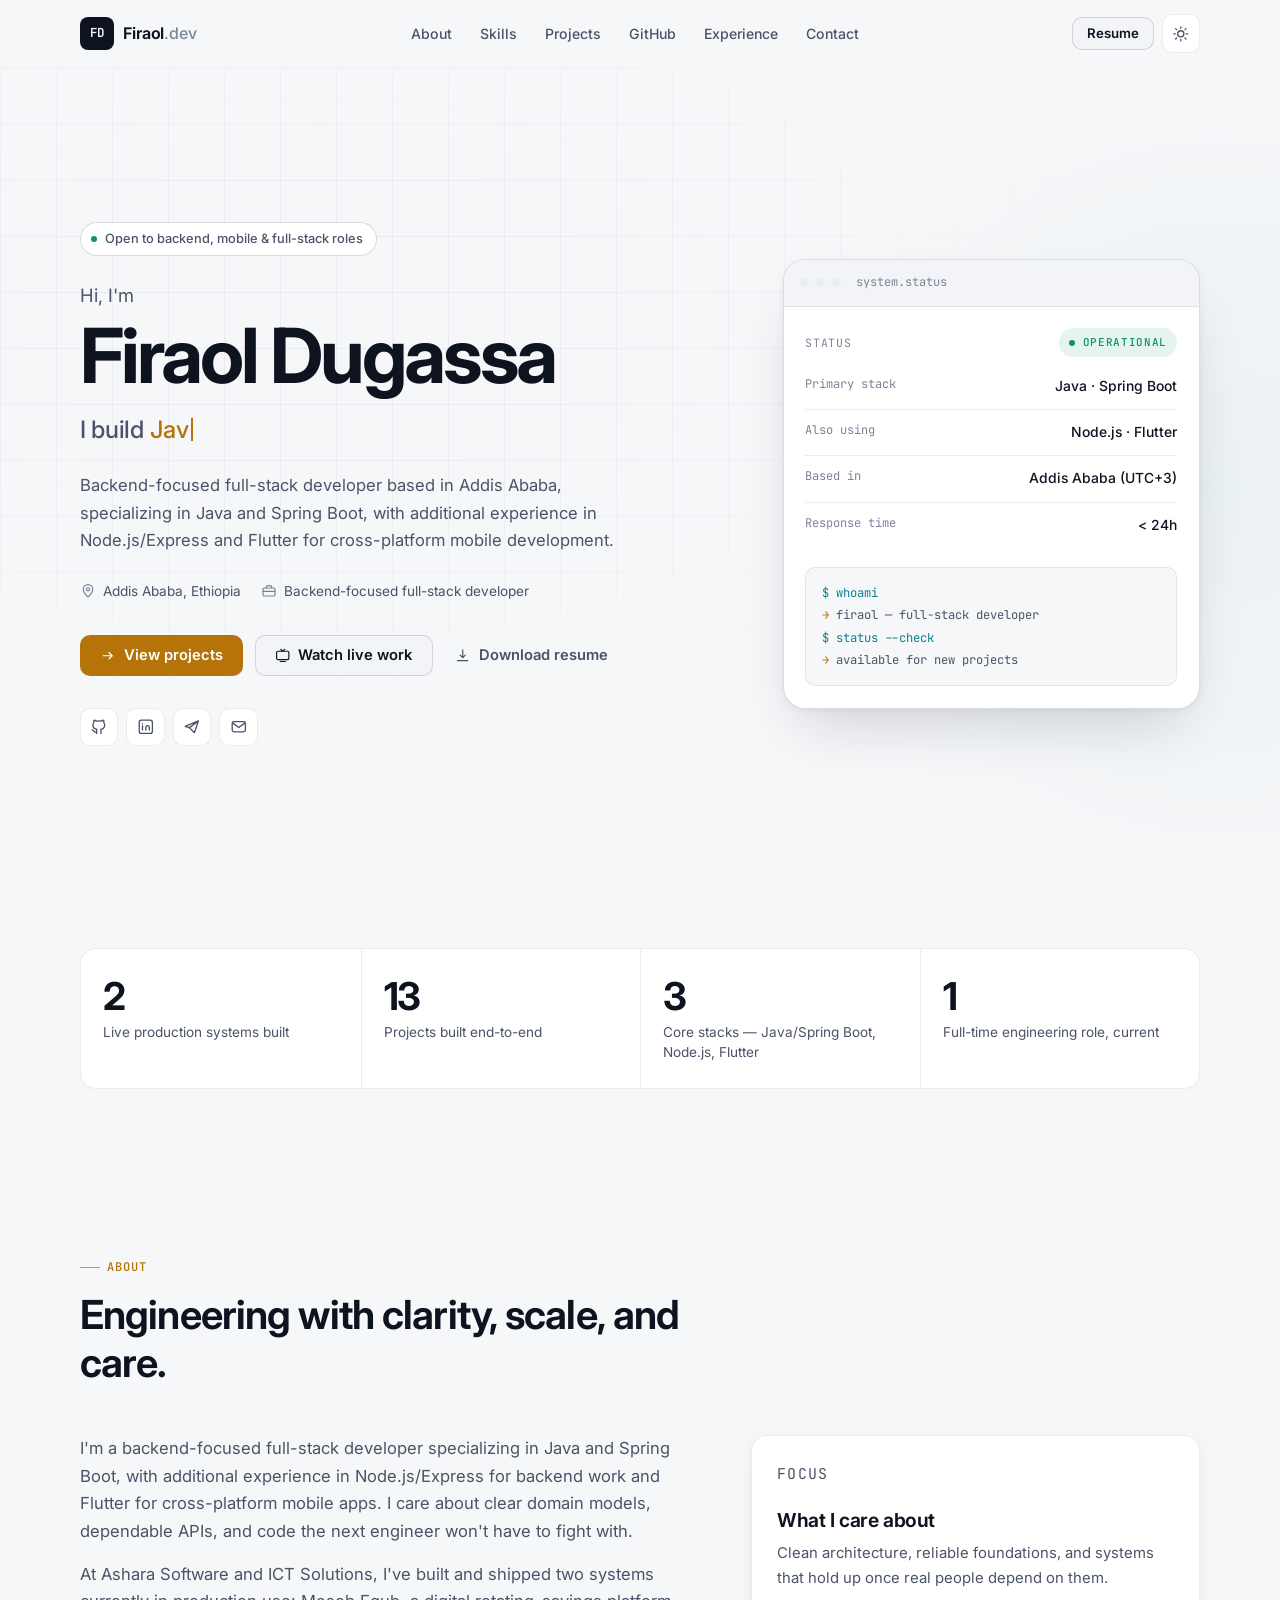
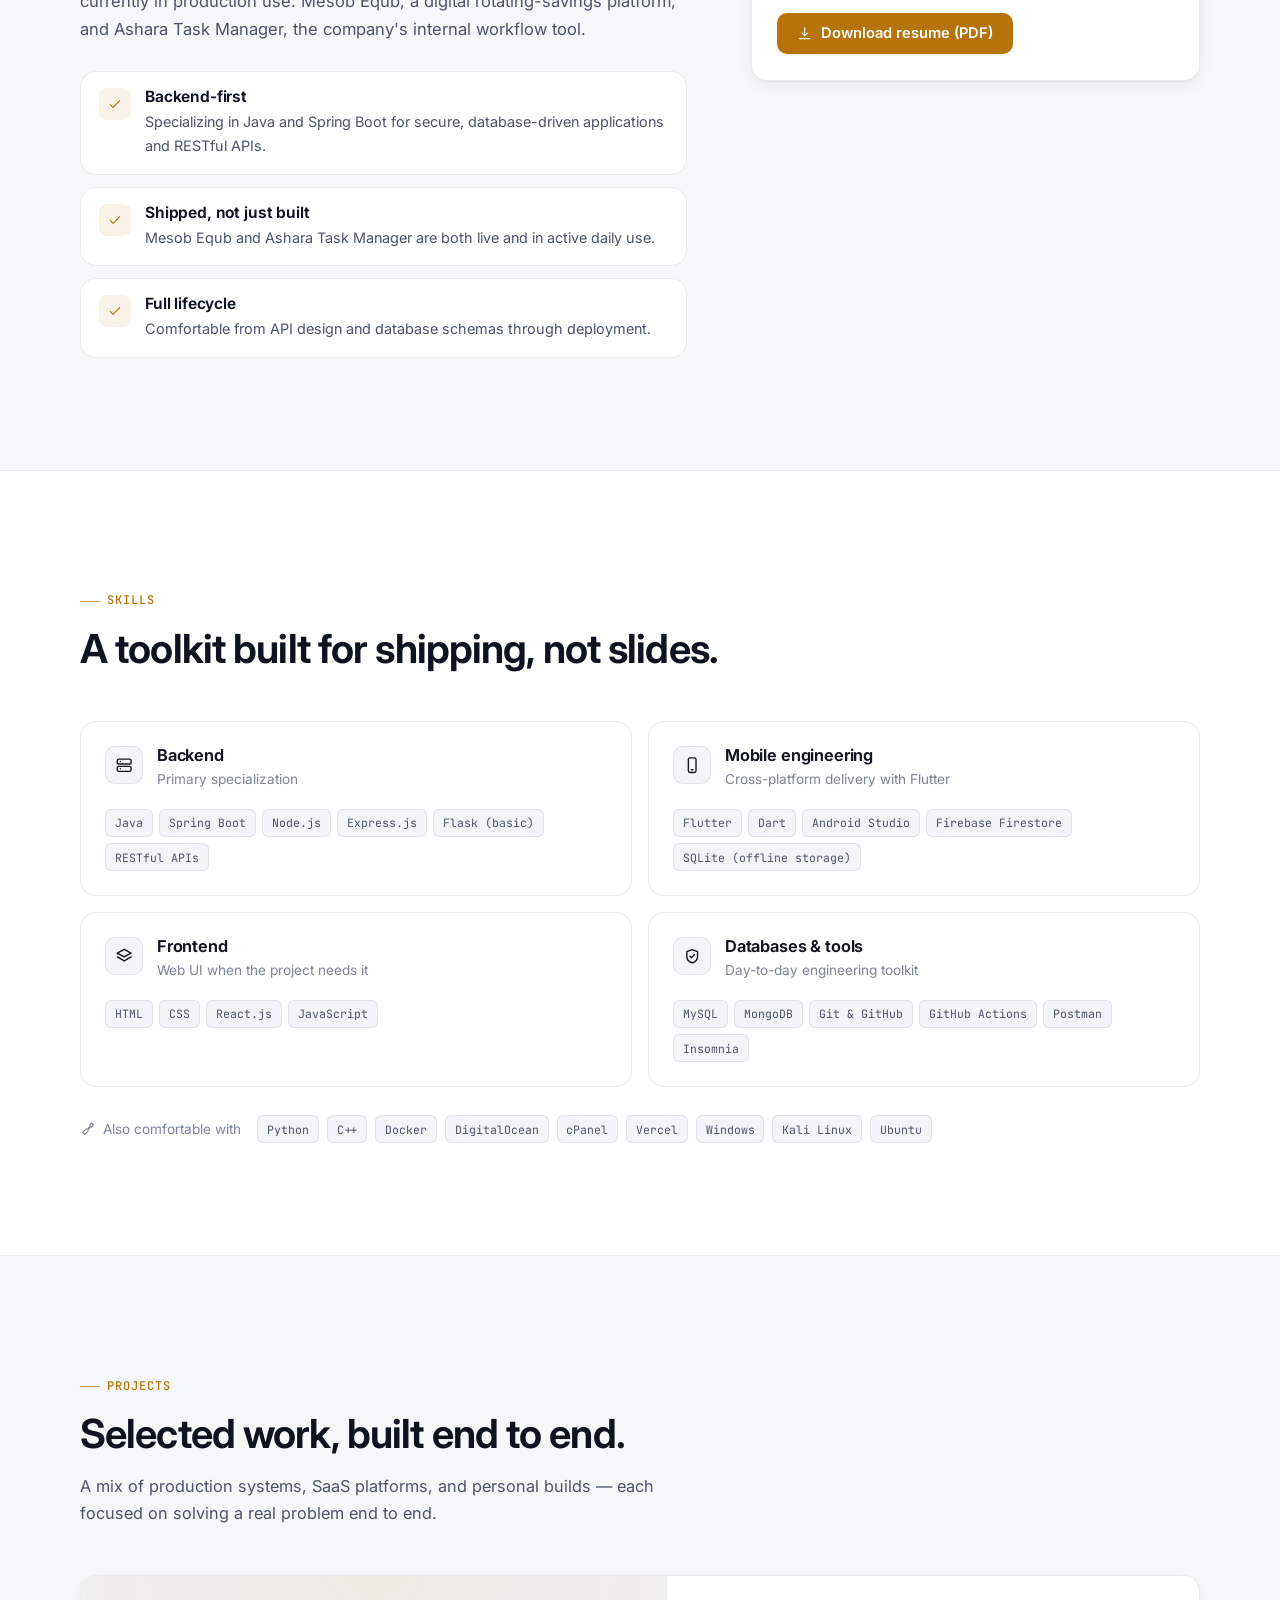
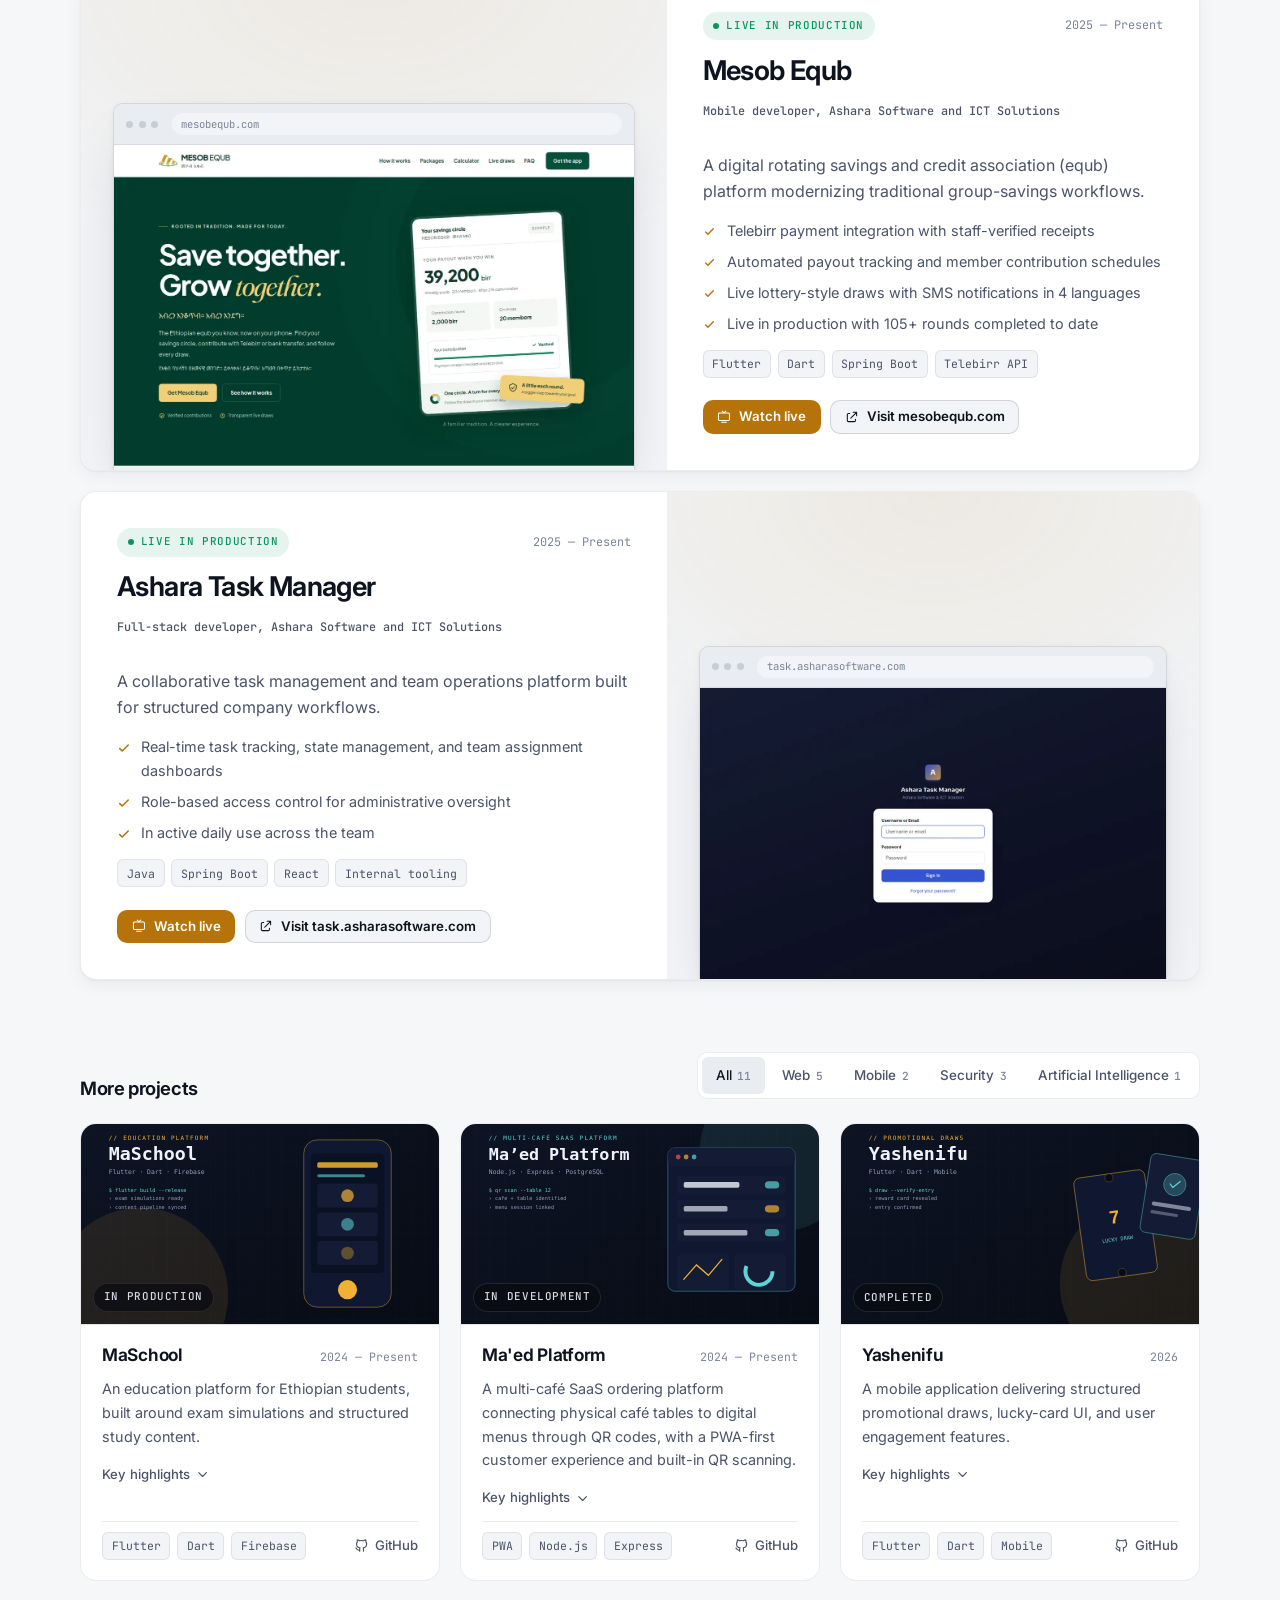
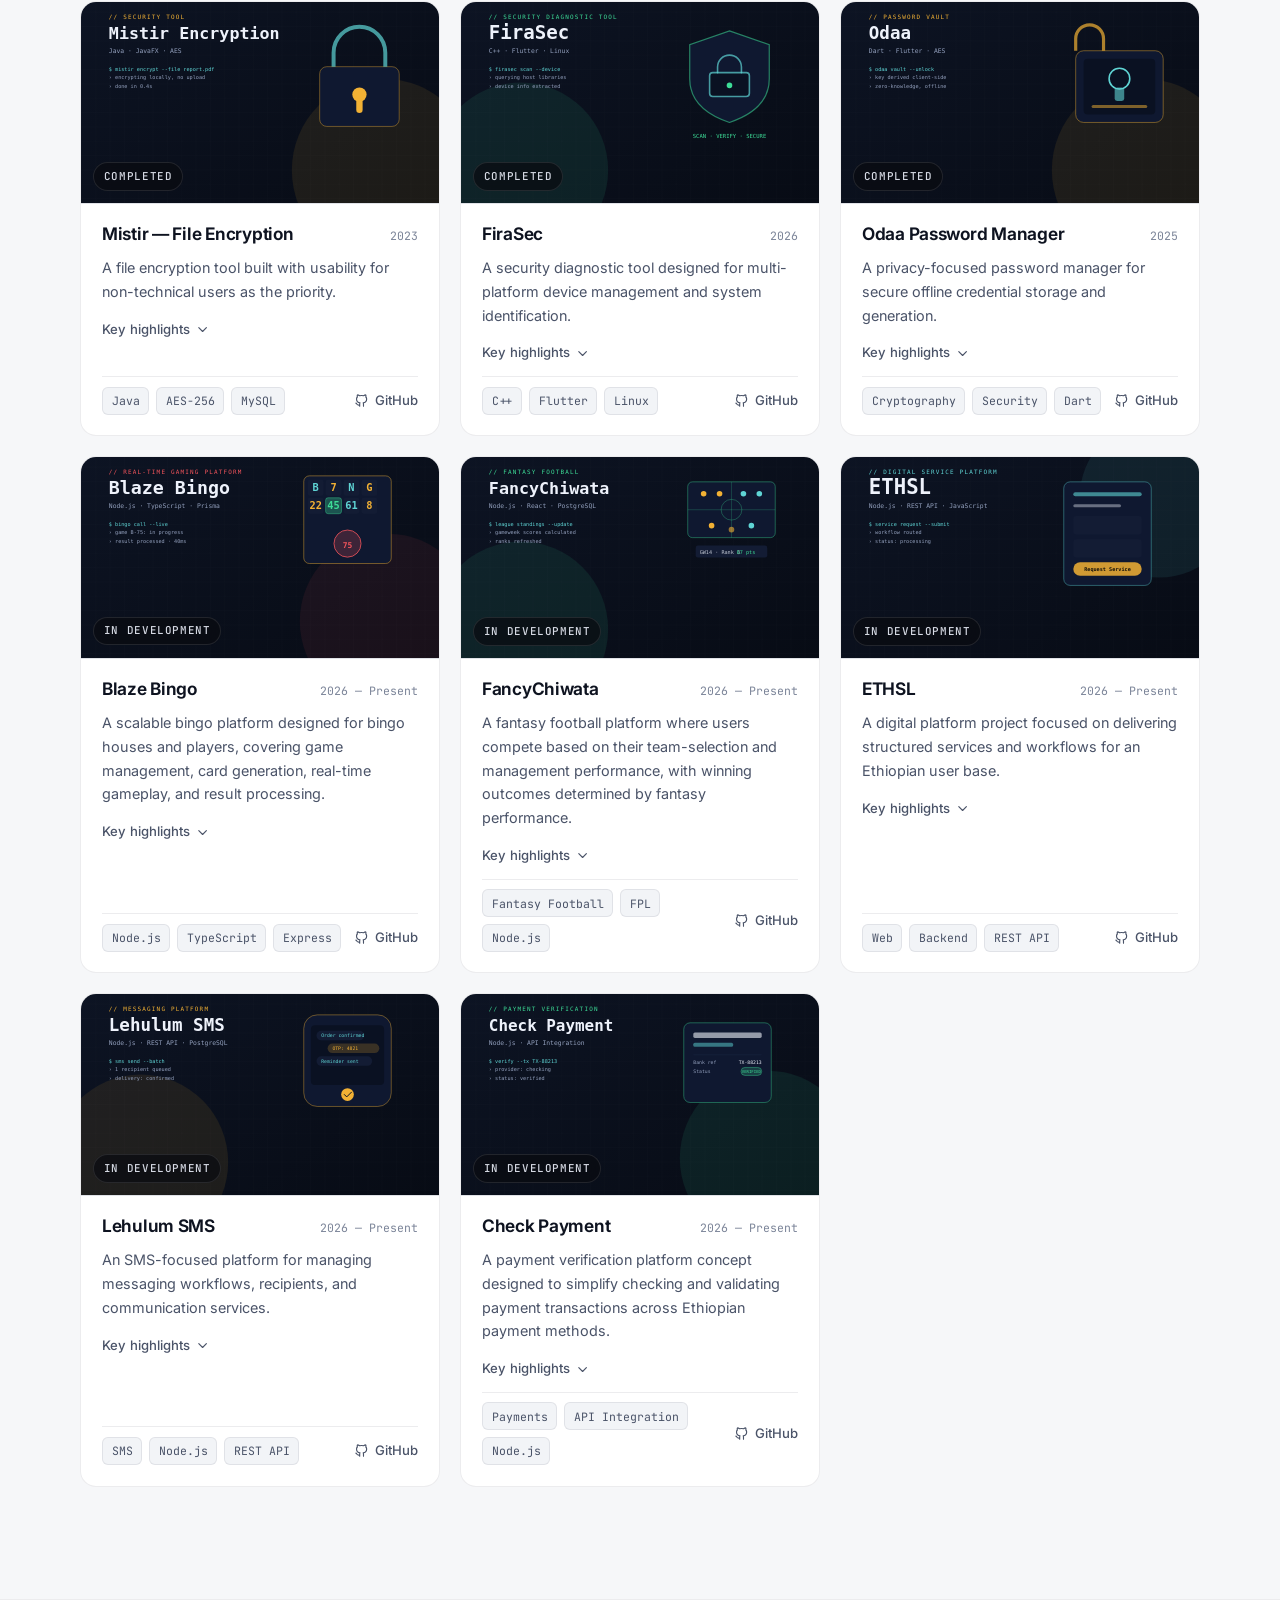
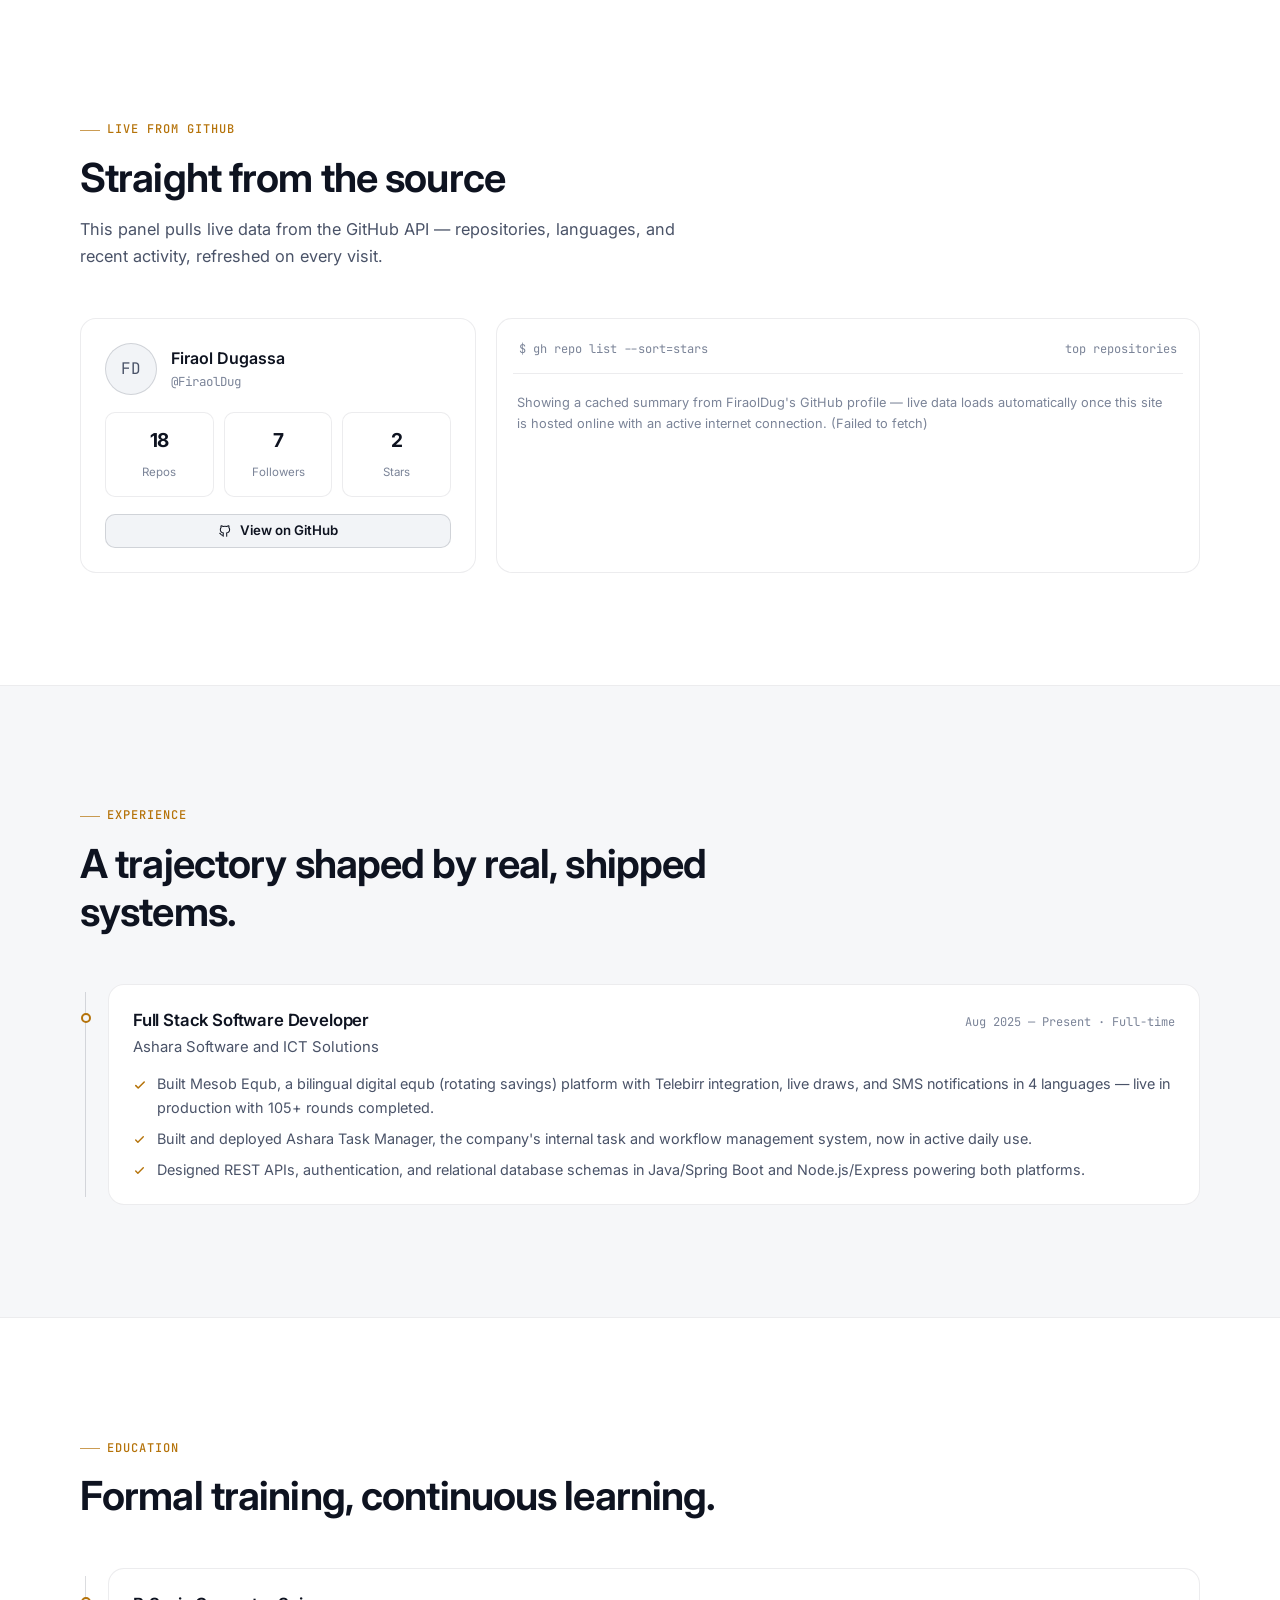
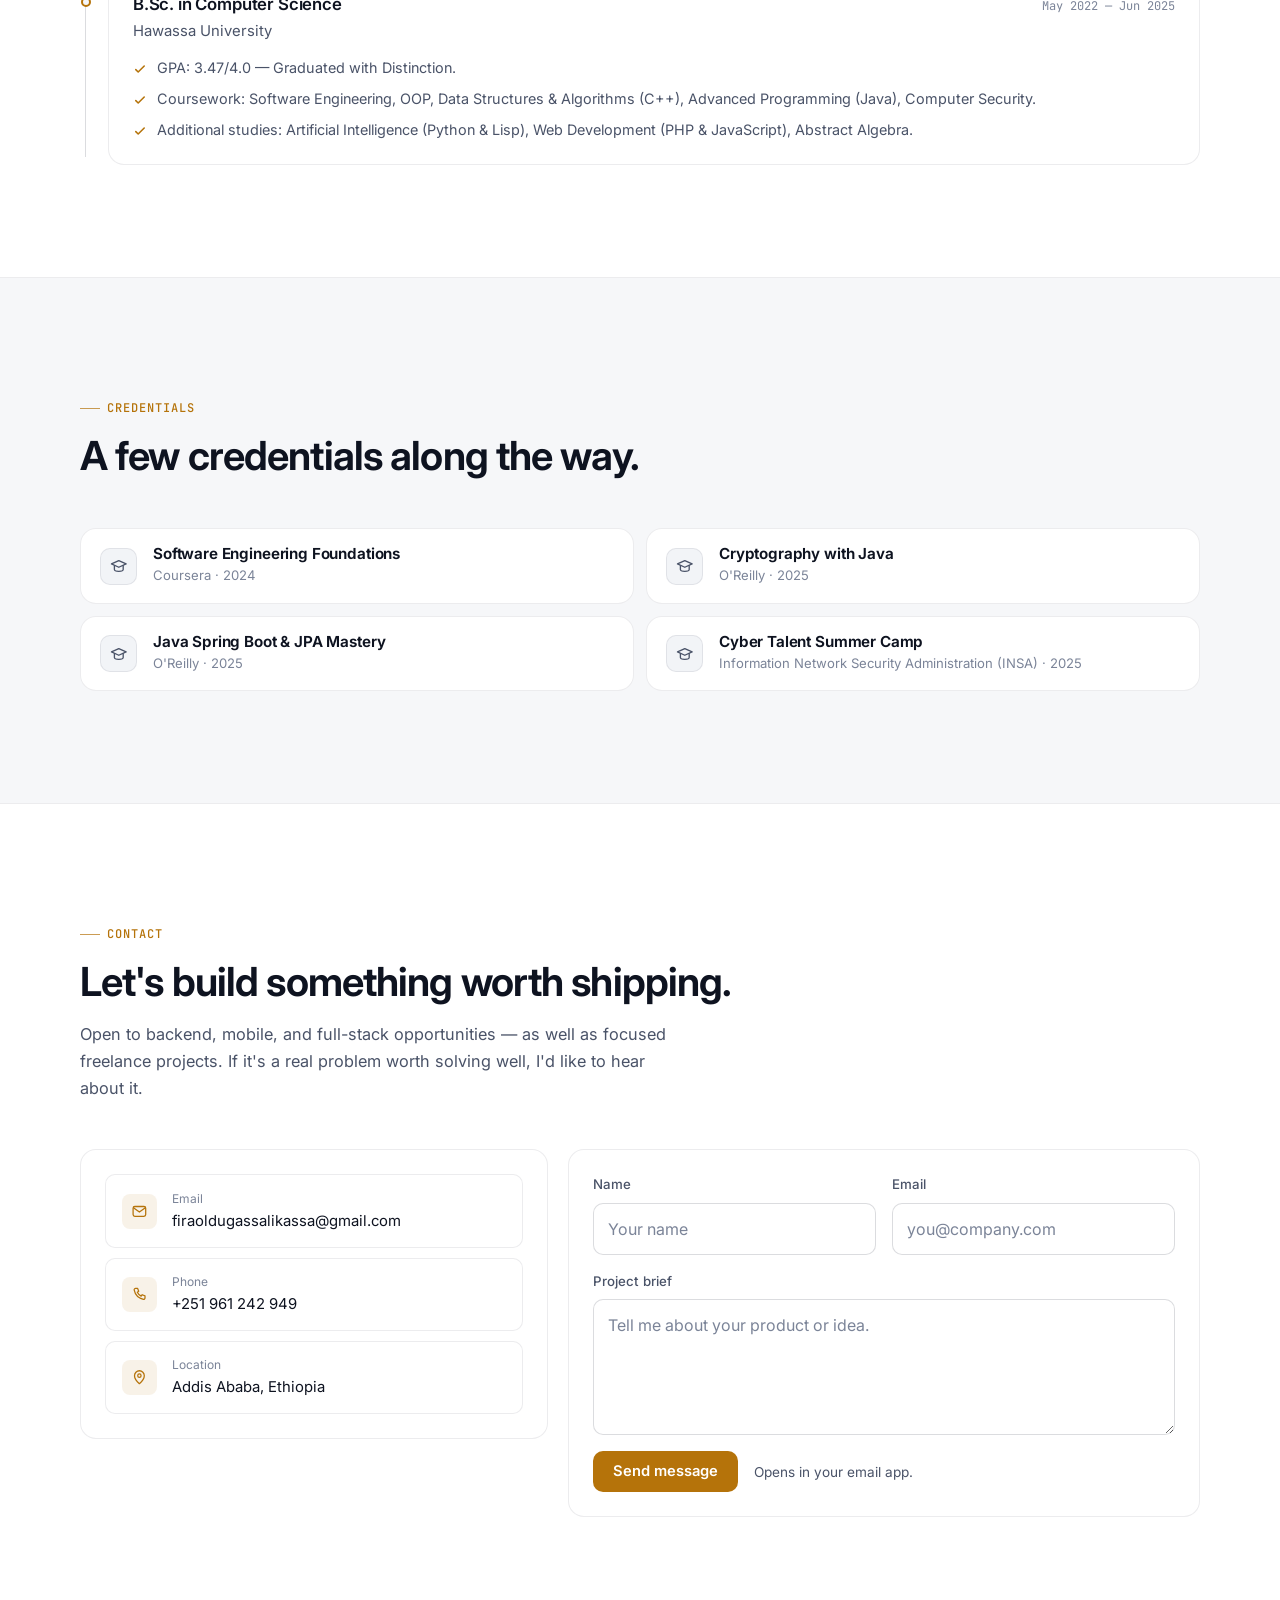
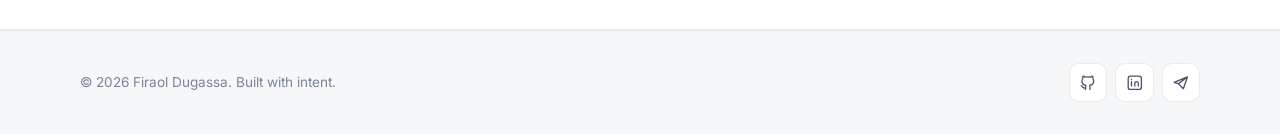
==== commit be8d64a3: "feat: refresh portfolio site and assets" ====
--- a/site/index.html
+++ b/site/index.html
@@ -2,24 +2,13 @@
 <html lang="en" data-theme="dark">
   <head>
     <meta charset="UTF-8" />
-    <meta
-      name="viewport"
-      content="width=device-width, initial-scale=1, viewport-fit=cover"
-    />
+    <meta name="viewport" content="width=device-width, initial-scale=1, viewport-fit=cover" />
+    <title>Firaol Dugassa — Software Engineer</title>
     <meta
       name="description"
-      content="Firaol Dugassa is a full-stack software engineer in Addis Ababa building resilient mobile, web, and backend systems with Flutter, Node.js, Spring Boot, and Python."
+      content="Firaol Dugassa is a backend-focused full-stack developer in Addis Ababa building production systems with Java, Spring Boot, Node.js, and Flutter."
     />
-    <meta
-      name="theme-color"
-      content="#070b14"
-      media="(prefers-color-scheme: dark)"
-    />
-    <meta
-      name="theme-color"
-      content="#f5f6fb"
-      media="(prefers-color-scheme: light)"
-    />
+    <meta name="theme-color" content="#0a0c11" />
     <meta name="robots" content="index, follow" />
     <meta name="author" content="Firaol Dugassa" />
     <link rel="canonical" href="https://firaol.dev/" />
@@ -27,40 +16,59 @@
     <meta property="og:title" content="Firaol Dugassa — Software Engineer" />
     <meta
       property="og:description"
-      content="Full-stack software engineer building resilient mobile, web, and backend systems."
+      content="Backend-focused full-stack developer building production systems with Java, Spring Boot, Node.js, and Flutter."
     />
     <meta property="og:type" content="website" />
     <meta property="og:url" content="https://firaol.dev/" />
-    <meta property="og:image" content="https://firaol.dev/assets/profile.svg" />
+    <meta property="og:image" content="https://firaol.dev/assets/og-image.png" />
+    <meta property="og:image:width" content="1200" />
+    <meta property="og:image:height" content="630" />
     <meta name="twitter:card" content="summary_large_image" />
     <meta name="twitter:title" content="Firaol Dugassa — Software Engineer" />
     <meta
       name="twitter:description"
-      content="Full-stack software engineer building resilient mobile, web, and backend systems."
+      content="Backend-focused full-stack developer building production systems with Java, Spring Boot, Node.js, and Flutter."
     />
-
-    <title>Firaol Dugassa | Software Engineer</title>
+    <meta name="twitter:image" content="https://firaol.dev/assets/og-image.png" />
 
     <link rel="icon" type="image/svg+xml" href="assets/favicon.svg" />
     <link rel="apple-touch-icon" href="assets/favicon.svg" />
 
+    <!-- Theme is applied before first paint so light-mode visitors never see a dark flash. -->
+    <script>
+      (function () {
+        var d = document.documentElement, t = null;
+        d.classList.add('js');
+        try { t = localStorage.getItem('firaol_portfolio_theme'); } catch (e) {}
+        if (t !== 'light' && t !== 'dark') t = matchMedia('(prefers-color-scheme: light)').matches ? 'light' : 'dark';
+        d.setAttribute('data-theme', t);
+      })();
+    </script>
+
+    <!-- Fonts load without blocking render; system fonts show until they arrive. -->
     <link rel="preconnect" href="https://fonts.googleapis.com" />
     <link rel="preconnect" href="https://fonts.gstatic.com" crossorigin />
     <link
-      href="https://fonts.googleapis.com/css2?family=Space+Grotesk:wght@500;600;700&family=Inter:wght@400;500;600;700;800&family=JetBrains+Mono:wght@400;500;600&display=swap"
-      rel="stylesheet"
+      rel="preload"
+      as="style"
+      href="https://fonts.googleapis.com/css2?family=Inter:wght@400;500;600;700&family=JetBrains+Mono:wght@400;500;600&display=swap"
+      onload="this.onload=null;this.rel='stylesheet'"
     />
-
-    <link rel="stylesheet" href="css/tokens.css" />
-    <link rel="stylesheet" href="css/base.css" />
-    <link rel="stylesheet" href="css/components-buttons.css" />
-    <link rel="stylesheet" href="css/components-header.css" />
-    <link rel="stylesheet" href="css/components-hero.css" />
-    <link rel="stylesheet" href="css/components-content.css" />
-    <link rel="stylesheet" href="css/components-projects.css" />
-    <link rel="stylesheet" href="css/components-misc.css" />
-    <link rel="stylesheet" href="css/animations.css" />
-    <link rel="stylesheet" href="css/responsive.css" />
+    <noscript>
+      <link
+        rel="stylesheet"
+        href="https://fonts.googleapis.com/css2?family=Inter:wght@400;500;600;700&family=JetBrains+Mono:wght@400;500;600&display=swap"
+      />
+    </noscript>
+
+    <link rel="stylesheet" href="css/styles.css" />
+
+    <script src="js/icons.js" defer></script>
+    <script src="js/content.js" defer></script>
+    <script src="js/github.js" defer></script>
+    <script src="js/animations.js" defer></script>
+    <script src="js/tv.js" defer></script>
+    <script src="js/main.js" defer></script>
 
     <script type="application/ld+json">
       {
@@ -69,7 +77,7 @@
         "name": "Firaol Dugassa",
         "jobTitle": "Software Engineer",
         "url": "https://firaol.dev/",
-        "email": "mailto:firaoldugassa@gmail.com",
+        "email": "mailto:firaoldugassalikassa@gmail.com",
         "address": {
           "@type": "PostalAddress",
           "addressLocality": "Addis Ababa",
@@ -86,25 +94,12 @@
   <body>
     <a class="skip-link" href="#main-content">Skip to main content</a>
 
-    <div class="preloader" id="preloader" aria-hidden="true">
-      <div class="preloader__mark">
-        <span>LOADING PORTFOLIO</span>
-        <div class="preloader__bar"></div>
-      </div>
-    </div>
-
     <header class="header" id="header">
       <div class="header__blur" aria-hidden="true"></div>
       <div class="container header__container">
-        <a
-          class="header__brand"
-          href="#hero"
-          aria-label="Firaol Dugassa — home"
-        >
+        <a class="header__brand" href="#hero" aria-label="Firaol Dugassa — home">
           <span class="header__brand-mark">FD</span>
-          <span class="header__brand-text" id="brand-text"
-            >Firaol<span>.dev</span></span
-          >
+          <span class="header__brand-text" id="brand-text">Firaol<span>.dev</span></span>
         </a>
 
         <nav class="nav" id="nav-menu" aria-label="Primary">
@@ -112,49 +107,17 @@
         </nav>
 
         <div class="header__actions">
-          <button
-            class="theme-toggle"
-            id="theme-toggle"
-            type="button"
-            aria-label="Toggle color theme"
-            aria-pressed="false"
-          >
-            <svg
-              class="icon-moon"
-              viewBox="0 0 24 24"
-              fill="none"
-              stroke="currentColor"
-              stroke-width="1.8"
-              stroke-linecap="round"
-              stroke-linejoin="round"
-              aria-hidden="true"
-            >
+          <a class="btn btn--secondary btn--sm header__resume" id="header-resume" href="assets/resume/Firaol_Dugassa_Resume.pdf" download>Resume</a>
+          <button class="icon-btn theme-toggle" id="theme-toggle" type="button" aria-label="Toggle color theme" aria-pressed="false">
+            <svg class="icon-moon" viewBox="0 0 24 24" fill="none" stroke="currentColor" stroke-width="1.8" stroke-linecap="round" stroke-linejoin="round" aria-hidden="true">
               <path d="M20 14.5A8.5 8.5 0 1 1 9.5 4a7 7 0 0 0 10.5 10.5Z" />
             </svg>
-            <svg
-              class="icon-sun"
-              viewBox="0 0 24 24"
-              fill="none"
-              stroke="currentColor"
-              stroke-width="1.8"
-              stroke-linecap="round"
-              stroke-linejoin="round"
-              aria-hidden="true"
-            >
+            <svg class="icon-sun" viewBox="0 0 24 24" fill="none" stroke="currentColor" stroke-width="1.8" stroke-linecap="round" stroke-linejoin="round" aria-hidden="true">
               <circle cx="12" cy="12" r="4.2" />
-              <path
-                d="M12 2.5v2M12 19.5v2M4.9 4.9l1.4 1.4M17.7 17.7l1.4 1.4M2.5 12h2M19.5 12h2M4.9 19.1l1.4-1.4M17.7 6.3l1.4-1.4"
-              />
+              <path d="M12 2.5v2M12 19.5v2M4.9 4.9l1.4 1.4M17.7 17.7l1.4 1.4M2.5 12h2M19.5 12h2M4.9 19.1l1.4-1.4M17.7 6.3l1.4-1.4" />
             </svg>
           </button>
-          <button
-            class="burger"
-            id="burger-menu"
-            type="button"
-            aria-expanded="false"
-            aria-controls="nav-menu"
-            aria-label="Toggle navigation menu"
-          >
+          <button class="icon-btn burger" id="burger-menu" type="button" aria-expanded="false" aria-controls="nav-menu" aria-label="Toggle navigation menu">
             <span></span><span></span><span></span>
           </button>
         </div>
@@ -169,7 +132,7 @@
           <div class="hero__content">
             <p class="hero__eyebrow" id="hero-eyebrow"></p>
             <p class="hero__greeting" id="hero-greeting"></p>
-            <h1 class="hero__name" id="hero-name"></h1>
+            <h1 class="hero__name" id="hero-name">Firaol Dugassa</h1>
             <div class="hero__role">
               <span id="hero-role-static"></span>
               <span class="hero__typing" id="hero-typing"></span>
@@ -183,9 +146,7 @@
           <div class="hero__visual" aria-hidden="true">
             <div class="console">
               <div class="console__bar">
-                <span class="console__dot"></span
-                ><span class="console__dot"></span
-                ><span class="console__dot"></span>
+                <span class="console__dot"></span><span class="console__dot"></span><span class="console__dot"></span>
                 <span class="console__title" id="console-status-label"></span>
               </div>
               <div class="console__body">
@@ -199,26 +160,10 @@
             </div>
           </div>
         </div>
-
-        <div class="hero__scroll-cue" aria-hidden="true">
-          <span>SCROLL</span>
-          <svg
-            viewBox="0 0 24 24"
-            fill="none"
-            stroke="currentColor"
-            stroke-width="1.8"
-          >
-            <path d="m6 9 6 6 6-6" />
-          </svg>
-        </div>
       </section>
 
       <!-- ================= STATS ================= -->
-      <section
-        class="section section--tight section--muted"
-        id="stats"
-        aria-label="Quick facts"
-      >
+      <section class="section section--tight" id="stats" aria-label="Quick facts">
         <div class="container">
           <div class="stats" id="stats-grid"></div>
         </div>
@@ -250,20 +195,19 @@
       <!-- ================= PROJECTS ================= -->
       <section class="section" id="projects">
         <div class="container">
-          <div class="section-head section-head--spread">
-            <div>
-              <p class="eyebrow" id="projects-eyebrow"></p>
-              <h2 class="section-title" id="projects-title"></h2>
-              <p class="section-desc" id="projects-desc"></p>
-            </div>
-            <div
-              class="filter-bar"
-              id="project-filters"
-              role="tablist"
-              aria-label="Filter projects by category"
-            ></div>
-          </div>
-          <div class="projects__grid" id="projects-grid"></div>
+          <div class="section-head">
+            <p class="eyebrow" id="projects-eyebrow"></p>
+            <h2 class="section-title" id="projects-title"></h2>
+            <p class="section-desc" id="projects-desc"></p>
+          </div>
+
+          <div class="projects__featured" id="projects-featured"></div>
+
+          <div class="section-head section-head--spread projects__subhead">
+            <h3>More projects</h3>
+            <div class="filter-bar" id="project-filters" role="group" aria-label="Filter projects by category"></div>
+          </div>
+          <div class="projects__grid" id="projects-grid" aria-live="polite"></div>
         </div>
       </section>
 
@@ -314,7 +258,7 @@
       <section class="section" id="certifications">
         <div class="container">
           <div class="section-head">
-            <p class="eyebrow">// credentials</p>
+            <p class="eyebrow">Credentials</p>
             <h2 class="section-title">A few credentials along the way.</h2>
           </div>
           <div class="certs__grid" id="certifications-grid"></div>
@@ -334,57 +278,25 @@
               <div class="contact-channels" id="contact-channels"></div>
             </div>
 
-            <form
-              class="form card"
-              id="contact-form"
-              autocomplete="off"
-              novalidate
-            >
-              <div class="form__group">
-                <label class="form__label" for="contact-name">Name</label>
-                <input
-                  class="form__input"
-                  id="contact-name"
-                  name="name"
-                  type="text"
-                  required
-                  placeholder="Your name"
-                  autocomplete="name"
-                />
+            <form class="form card" id="contact-form" novalidate>
+              <div class="form__row">
+                <div class="form__group">
+                  <label class="form__label" for="contact-name">Name</label>
+                  <input class="form__input" id="contact-name" name="name" type="text" required placeholder="Your name" autocomplete="name" />
+                </div>
+                <div class="form__group">
+                  <label class="form__label" for="contact-email">Email</label>
+                  <input class="form__input" id="contact-email" name="email" type="email" required placeholder="you@company.com" autocomplete="email" />
+                </div>
               </div>
               <div class="form__group">
-                <label class="form__label" for="contact-email">Email</label>
-                <input
-                  class="form__input"
-                  id="contact-email"
-                  name="email"
-                  type="email"
-                  required
-                  placeholder="you@company.com"
-                  autocomplete="email"
-                />
+                <label class="form__label" for="contact-message">Project brief</label>
+                <textarea class="form__input form__input--textarea" id="contact-message" name="message" required placeholder="Tell me about your product or idea."></textarea>
               </div>
-              <div class="form__group">
-                <label class="form__label" for="contact-message"
-                  >Project brief</label
-                >
-                <textarea
-                  class="form__input form__input--textarea"
-                  id="contact-message"
-                  name="message"
-                  required
-                  placeholder="Tell me about your product or idea."
-                ></textarea>
+              <div class="form__foot">
+                <button class="btn btn--primary" type="submit">Send message</button>
+                <p class="form__status" id="form-status" role="status" aria-live="polite">Opens in your email app.</p>
               </div>
-              <button class="btn btn--primary" type="submit">
-                Send message
-              </button>
-              <p
-                class="form__status"
-                id="form-status"
-                role="status"
-                aria-live="polite"
-              ></p>
             </form>
           </div>
         </div>
@@ -398,23 +310,38 @@
       </div>
     </footer>
 
-    <button
-      class="back-to-top"
-      id="back-to-top"
-      type="button"
-      aria-label="Back to top"
-      aria-hidden="true"
-    >
-      <svg
-        viewBox="0 0 24 24"
-        fill="none"
-        stroke="currentColor"
-        stroke-width="1.8"
-      >
-        <path d="m6 15 6-6 6 6" />
-      </svg>
+    <button class="icon-btn back-to-top" id="back-to-top" type="button" aria-label="Back to top" tabindex="-1">
+      <svg viewBox="0 0 24 24" fill="none" stroke="currentColor" stroke-width="1.8" stroke-linecap="round" stroke-linejoin="round" aria-hidden="true"><path d="m6 15 6-6 6 6" /></svg>
     </button>
 
+    <!-- ================= LIVE PROJECT TV (filled by js/tv.js) ================= -->
+    <dialog class="tv" id="tv" aria-label="Live project viewer">
+      <div class="tv__set">
+        <div class="tv__screen" id="tv-screen" data-device="desktop">
+          <div class="tv__picture">
+            <div class="tv__viewport" id="tv-viewport" tabindex="0" aria-label="Project preview — scroll to explore"></div>
+          </div>
+          <canvas class="tv__static" id="tv-static" width="320" height="180" aria-hidden="true"></canvas>
+          <div class="tv__glass" aria-hidden="true"></div>
+          <div class="tv__osd" id="tv-osd" aria-hidden="true"></div>
+          <div class="tv__live" id="tv-live" aria-hidden="true"><i></i><span></span></div>
+          <div class="tv__notice" id="tv-notice" hidden></div>
+        </div>
+
+        <div class="tv__chin">
+          <div class="tv__brand">
+            <span class="tv__led" aria-hidden="true"></span>
+            <span class="tv__brand-name">FIRAOL·TV</span>
+          </div>
+          <div class="tv__url" id="tv-url"></div>
+          <div class="tv__controls" id="tv-controls"></div>
+        </div>
+      </div>
+      <nav class="tv__guide" id="tv-guide" aria-label="Channels"></nav>
+      <p class="tv__hint"><kbd>←</kbd> <kbd>→</kbd> change channel · <kbd>1</kbd>–<kbd>9</kbd> jump · <kbd>D</kbd> device · <kbd>Esc</kbd> power off</p>
+    </dialog>
+
+    <!-- Site content. Source of truth is data/site-content.json — run scripts/sync-content.py after editing it. -->
     <script type="application/json" id="site-content-data">
 {
   "site": {
@@ -449,7 +376,7 @@
     }
   ],
   "hero": {
-    "eyebrow": "// backend-focused full-stack developer",
+    "eyebrow": "Backend-focused full-stack developer",
     "greeting": "Hi, I'm",
     "name": "Firaol Dugassa",
     "roleStatic": "I build",
@@ -469,15 +396,16 @@
         "variant": "primary"
       },
       {
+        "label": "Watch live work",
+        "href": "#projects",
+        "variant": "secondary",
+        "tv": true
+      },
+      {
         "label": "Download resume",
         "href": "assets/resume/Firaol_Dugassa_Resume.pdf",
-        "variant": "secondary",
+        "variant": "ghost",
         "download": true
-      },
-      {
-        "label": "Get in touch",
-        "href": "#contact",
-        "variant": "ghost"
       }
     ],
     "socials": [
@@ -555,7 +483,7 @@
   ],
   "github": {
     "username": "FiraolDug",
-    "eyebrow": "// live from github",
+    "eyebrow": "Live from GitHub",
     "title": "Straight from the source",
     "description": "This panel pulls live data from the GitHub API — repositories, languages, and recent activity, refreshed on every visit.",
     "fallback": {
@@ -566,7 +494,7 @@
     }
   },
   "about": {
-    "eyebrow": "// about",
+    "eyebrow": "About",
     "title": "Engineering with clarity, scale, and care.",
     "paragraphs": [
       "I'm a backend-focused full-stack developer specializing in Java and Spring Boot, with additional experience in Node.js/Express for backend work and Flutter for cross-platform mobile apps. I care about clear domain models, dependable APIs, and code the next engineer won't have to fight with.",
@@ -594,7 +522,7 @@
     "resumeLabel": "Download resume (PDF)"
   },
   "skills": {
-    "eyebrow": "// skills",
+    "eyebrow": "Skills",
     "title": "A toolkit built for shipping, not slides.",
     "categories": [
       {
@@ -660,7 +588,7 @@
     ]
   },
   "projects": {
-    "eyebrow": "// projects",
+    "eyebrow": "Projects",
     "title": "Selected work, built end to end.",
     "description": "A mix of production systems, SaaS platforms, and personal builds — each focused on solving a real problem end to end.",
     "filters": [
@@ -706,13 +634,17 @@
           "Spring Boot",
           "Telebirr API"
         ],
-        "links": [
-          {
-            "label": "Visit site",
-            "href": "https://mesobequb.com"
-          }
-        ],
-        "image": "assets/projects/mesob-equb.svg"
+        "links": [],
+        "image": "assets/projects/mesob-equb.svg",
+        "featured": true,
+        "live": {
+          "url": "https://mesobequb.com",
+          "embed": false,
+          "snapshots": {
+            "desktop": "assets/live/mesob-equb-desktop.webp",
+            "mobile": "assets/live/mesob-equb-mobile.webp"
+          }
+        }
       },
       {
         "title": "Ashara Task Manager",
@@ -733,13 +665,17 @@
           "React",
           "Internal tooling"
         ],
-        "links": [
-          {
-            "label": "Visit site",
-            "href": "https://task.asharasoftware.com"
-          }
-        ],
-        "image": "assets/projects/ashara-task-manager.svg"
+        "links": [],
+        "image": "assets/projects/ashara-task-manager.svg",
+        "featured": true,
+        "live": {
+          "url": "https://task.asharasoftware.com",
+          "embed": false,
+          "snapshots": {
+            "desktop": "assets/live/ashara-task-manager-desktop.webp",
+            "mobile": "assets/live/ashara-task-manager-mobile.webp"
+          }
+        }
       },
       {
         "title": "MaSchool",
@@ -1054,7 +990,7 @@
     ]
   },
   "experience": {
-    "eyebrow": "// experience",
+    "eyebrow": "Experience",
     "title": "A trajectory shaped by real, shipped systems.",
     "items": [
       {
@@ -1071,7 +1007,7 @@
     ]
   },
   "education": {
-    "eyebrow": "// education",
+    "eyebrow": "Education",
     "title": "Formal training, continuous learning.",
     "items": [
       {
@@ -1109,7 +1045,7 @@
     ]
   },
   "contact": {
-    "eyebrow": "// contact",
+    "eyebrow": "Contact",
     "title": "Let's build something worth shipping.",
     "description": "Open to backend, mobile, and full-stack opportunities — as well as focused freelance projects. If it's a real problem worth solving well, I'd like to hear about it.",
     "channels": [
@@ -1151,14 +1087,7 @@
     ]
   }
 }
+
     </script>
-
-    <script src="js/icons.js"></script>
-    <script src="js/theme.js"></script>
-    <script src="js/content.js"></script>
-    <script src="js/github.js"></script>
-    <script src="js/animations.js"></script>
-    <script src="js/portfolio.js"></script>
-    <script src="js/main.js"></script>
   </body>
 </html>
--- a/site/css/styles.css
+++ b/site/css/styles.css
@@ -0,0 +1,1027 @@
+/* ==========================================================================
+   firaol.dev — single stylesheet (one render-blocking request).
+   Sections: tokens · base · layout · buttons · header · hero · stats ·
+   about · skills · projects · github · timeline · contact · footer ·
+   tv (live project viewer) · motion · responsive · print
+   ========================================================================== */
+
+/* ---------------------------------- Tokens -------------------------------- */
+:root {
+  --bg: #0a0c11;
+  --bg-raised: #0e1118;
+  --surface: #12151d;
+  --surface-2: #171b25;
+  --surface-3: #1d2230;
+  --border: rgba(255, 255, 255, 0.07);
+  --border-strong: rgba(255, 255, 255, 0.13);
+  --text: #eceef4;
+  --text-muted: #a0a7b8;
+  --text-dim: #6b7285;
+
+  --accent: #f2b134;
+  --accent-strong: #ffc85a;
+  --accent-soft: rgba(242, 177, 52, 0.12);
+  --accent-ink: #171106;
+  --info: #6cc7d6;
+  --good: #3fd69a;
+  --good-soft: rgba(63, 214, 154, 0.12);
+  --danger: #f2545b;
+
+  --shadow-sm: 0 1px 2px rgba(0, 0, 0, 0.3), 0 6px 20px rgba(0, 0, 0, 0.22);
+  --shadow-lg: 0 2px 6px rgba(0, 0, 0, 0.3), 0 30px 70px -20px rgba(0, 0, 0, 0.6);
+  --glow: radial-gradient(600px circle at 15% -10%, rgba(242, 177, 52, 0.09), transparent 60%),
+          radial-gradient(700px circle at 95% 5%, rgba(108, 199, 214, 0.06), transparent 60%);
+
+  --radius-xs: 6px;
+  --radius-sm: 10px;
+  --radius-md: 16px;
+  --radius-lg: 22px;
+  --radius-pill: 999px;
+
+  --ease: cubic-bezier(0.22, 1, 0.36, 1);
+  --dur-fast: 150ms;
+  --dur: 260ms;
+  --dur-slow: 520ms;
+
+  --font-sans: 'Inter', system-ui, -apple-system, 'Segoe UI', Roboto, sans-serif;
+  --font-mono: 'JetBrains Mono', ui-monospace, 'SFMono-Regular', Menlo, Consolas, monospace;
+
+  --container: 1200px;
+  --gutter: clamp(1rem, 4vw, 2.5rem);
+  --header-h: 68px;
+  color-scheme: dark;
+}
+
+[data-theme='light'] {
+  --bg: #f6f7f9;
+  --bg-raised: #ffffff;
+  --surface: #ffffff;
+  --surface-2: #f2f4f7;
+  --surface-3: #e9ecf1;
+  --border: rgba(15, 23, 42, 0.08);
+  --border-strong: rgba(15, 23, 42, 0.15);
+  --text: #0e1320;
+  --text-muted: #4a5368;
+  --text-dim: #7b8498;
+
+  --accent: #b5730a;
+  --accent-strong: #925c05;
+  --accent-soft: rgba(181, 115, 10, 0.09);
+  --accent-ink: #ffffff;
+  --info: #0f7f8f;
+  --good: #0c9460;
+  --good-soft: rgba(12, 148, 96, 0.1);
+  --danger: #cc3940;
+
+  --shadow-sm: 0 1px 2px rgba(15, 23, 42, 0.05), 0 6px 18px rgba(15, 23, 42, 0.05);
+  --shadow-lg: 0 2px 6px rgba(15, 23, 42, 0.05), 0 30px 60px -20px rgba(15, 23, 42, 0.18);
+  --glow: radial-gradient(600px circle at 15% -10%, rgba(181, 115, 10, 0.07), transparent 60%),
+          radial-gradient(700px circle at 95% 5%, rgba(15, 127, 143, 0.05), transparent 60%);
+  color-scheme: light;
+}
+
+/* ---------------------------------- Base ---------------------------------- */
+*, *::before, *::after { box-sizing: border-box; }
+html { scroll-behavior: smooth; scroll-padding-top: calc(var(--header-h) + 12px); -webkit-text-size-adjust: 100%; }
+body {
+  margin: 0;
+  min-width: 320px;
+  font-family: var(--font-sans);
+  font-size: 16px;
+  line-height: 1.65;
+  color: var(--text);
+  background: var(--glow), var(--bg);
+  background-repeat: no-repeat;
+  overflow-x: hidden;
+  -webkit-font-smoothing: antialiased;
+  text-rendering: optimizeLegibility;
+}
+img, svg { max-width: 100%; display: block; }
+a { color: inherit; text-decoration: none; }
+button, input, textarea { font: inherit; color: inherit; }
+button { cursor: pointer; }
+ul { margin: 0; padding: 0; list-style: none; }
+p { margin: 0 0 1rem; }
+h1, h2, h3 { margin: 0; font-weight: 650; letter-spacing: -0.022em; line-height: 1.2; }
+::selection { background: var(--accent-soft); color: var(--text); }
+:focus-visible { outline: 2px solid var(--accent); outline-offset: 3px; border-radius: 4px; }
+
+::-webkit-scrollbar { width: 10px; height: 10px; }
+::-webkit-scrollbar-track { background: transparent; }
+::-webkit-scrollbar-thumb { background: var(--border-strong); border-radius: 99px; border: 2px solid transparent; background-clip: padding-box; }
+
+@media (prefers-reduced-motion: reduce) {
+  html { scroll-behavior: auto; }
+  *, *::before, *::after {
+    animation-duration: 0.01ms !important;
+    animation-iteration-count: 1 !important;
+    transition-duration: 0.01ms !important;
+  }
+}
+
+/* --------------------------------- Layout --------------------------------- */
+.container { width: 100%; max-width: var(--container); margin-inline: auto; padding-inline: var(--gutter); }
+.section { padding-block: clamp(4rem, 9vw, 7rem); position: relative; }
+.section--tight { padding-block: clamp(2rem, 5vw, 3rem); }
+.section--muted { background: var(--bg-raised); border-block: 1px solid var(--border); }
+
+.section-head { max-width: 680px; margin-bottom: clamp(2rem, 5vw, 3rem); }
+.section-head--spread {
+  display: flex; justify-content: space-between; align-items: flex-end;
+  gap: 1.5rem; flex-wrap: wrap; max-width: none;
+}
+.eyebrow {
+  display: inline-flex; align-items: center; gap: 0.6em;
+  margin: 0 0 0.85rem;
+  font-family: var(--font-mono);
+  font-size: 0.75rem; font-weight: 500;
+  letter-spacing: 0.08em; text-transform: uppercase;
+  color: var(--accent);
+}
+.eyebrow::before { content: ''; width: 1.25rem; height: 1px; background: currentColor; opacity: 0.7; }
+.section-title { font-size: clamp(1.7rem, 3.4vw, 2.5rem); }
+.section-desc { margin: 0.9rem 0 0; color: var(--text-muted); font-size: 1.02rem; max-width: 60ch; }
+
+.hero__content, .hero__visual, .about__text, .about__side, .contact-card, .form,
+.console, .skill-card, .project-card, .feature-card, .gh-profile, .gh-repos, .timeline-item { min-width: 0; }
+
+.skip-link {
+  position: absolute; left: 1rem; top: -4rem; z-index: 5000;
+  padding: 0.7rem 1rem; border-radius: var(--radius-sm);
+  background: var(--accent); color: var(--accent-ink); font-weight: 600;
+  transition: top var(--dur) var(--ease);
+}
+.skip-link:focus { top: 1rem; }
+.visually-hidden {
+  position: absolute !important; width: 1px; height: 1px; padding: 0; margin: -1px;
+  overflow: hidden; clip: rect(0, 0, 0, 0); white-space: nowrap; border: 0;
+}
+
+/* --------------------------- Buttons, tags, badges ------------------------- */
+.btn {
+  display: inline-flex; align-items: center; justify-content: center; gap: 0.5rem;
+  padding: 0.75rem 1.2rem;
+  border-radius: var(--radius-sm);
+  border: 1px solid transparent;
+  font-size: 0.92rem; font-weight: 600; line-height: 1;
+  white-space: nowrap;
+  background: none;
+  transition: transform var(--dur-fast) var(--ease), background-color var(--dur-fast) var(--ease),
+              border-color var(--dur-fast) var(--ease), color var(--dur-fast) var(--ease);
+}
+.btn svg { width: 1.05em; height: 1.05em; flex-shrink: 0; }
+.btn:active { transform: translateY(1px); }
+.btn--primary { background: var(--accent); color: var(--accent-ink); }
+.btn--primary:hover { background: var(--accent-strong); }
+.btn--secondary { background: var(--surface-2); border-color: var(--border-strong); color: var(--text); }
+.btn--secondary:hover { border-color: var(--text-dim); background: var(--surface-3); }
+.btn--ghost { color: var(--text-muted); padding-inline: 0.6rem; }
+.btn--ghost:hover { color: var(--text); }
+.btn--sm { padding: 0.55rem 0.85rem; font-size: 0.83rem; }
+
+.icon-btn {
+  width: 2.4rem; height: 2.4rem; padding: 0;
+  display: inline-grid; place-items: center;
+  border-radius: var(--radius-sm);
+  border: 1px solid var(--border);
+  background: var(--surface);
+  color: var(--text-muted);
+  transition: color var(--dur-fast) var(--ease), border-color var(--dur-fast) var(--ease), background-color var(--dur-fast) var(--ease);
+}
+.icon-btn:hover { color: var(--text); border-color: var(--border-strong); background: var(--surface-2); }
+.icon-btn svg { width: 1.1rem; height: 1.1rem; }
+
+.tag {
+  display: inline-flex; align-items: center;
+  padding: 0.22rem 0.55rem;
+  border-radius: var(--radius-xs);
+  font-family: var(--font-mono); font-size: 0.72rem;
+  color: var(--text-muted);
+  background: var(--surface-2);
+  border: 1px solid var(--border);
+}
+
+.badge {
+  display: inline-flex; align-items: center; gap: 0.45rem;
+  padding: 0.28rem 0.6rem;
+  border-radius: var(--radius-pill);
+  font-family: var(--font-mono); font-size: 0.68rem; font-weight: 500;
+  letter-spacing: 0.06em; text-transform: uppercase;
+  color: var(--text-muted);
+  background: var(--surface-2);
+  border: 1px solid var(--border);
+}
+.badge--good { color: var(--good); background: var(--good-soft); border-color: transparent; }
+.badge__dot { width: 6px; height: 6px; border-radius: 50%; background: currentColor; }
+.badge__dot--pulse { animation: pulseDot 2s ease-in-out infinite; }
+@keyframes pulseDot {
+  0%, 100% { box-shadow: 0 0 0 0 currentColor; }
+  50% { box-shadow: 0 0 0 4px transparent; }
+}
+
+.card {
+  background: var(--surface);
+  border: 1px solid var(--border);
+  border-radius: var(--radius-md);
+}
+
+/* --------------------------------- Header --------------------------------- */
+.header {
+  position: sticky; top: 0; z-index: 2000;
+  height: var(--header-h);
+  display: flex; align-items: center;
+  border-bottom: 1px solid transparent;
+  transition: border-color var(--dur) var(--ease);
+}
+/* Blur lives on its own layer: backdrop-filter on .header would turn it into
+   the containing block for the fixed mobile nav and collapse the drawer. */
+.header__blur {
+  position: absolute; inset: 0; z-index: -1;
+  opacity: 0; transition: opacity var(--dur) var(--ease);
+  background: color-mix(in srgb, var(--bg) 82%, transparent);
+  backdrop-filter: blur(14px) saturate(150%);
+  -webkit-backdrop-filter: blur(14px) saturate(150%);
+}
+.header--sticky { border-color: var(--border); }
+.header--sticky .header__blur { opacity: 1; }
+.header__container { display: flex; align-items: center; justify-content: space-between; gap: 1rem; }
+
+.header__brand { display: flex; align-items: center; gap: 0.6rem; font-weight: 650; letter-spacing: -0.01em; }
+.header__brand-mark {
+  display: grid; place-items: center;
+  width: 2.1rem; aspect-ratio: 1;
+  border-radius: 8px;
+  background: var(--text); color: var(--bg);
+  font-family: var(--font-mono); font-size: 0.78rem; font-weight: 600;
+}
+.header__brand-text span { color: var(--text-dim); font-weight: 500; }
+
+.nav__list { display: flex; align-items: center; gap: 0.25rem; }
+.nav__link {
+  display: block;
+  padding: 0.45rem 0.75rem;
+  border-radius: var(--radius-sm);
+  font-size: 0.88rem; font-weight: 500;
+  color: var(--text-muted);
+  transition: color var(--dur-fast) var(--ease), background-color var(--dur-fast) var(--ease);
+}
+.nav__link:hover { color: var(--text); }
+.nav__link--active { color: var(--text); background: var(--surface-2); }
+
+.header__actions { display: flex; align-items: center; gap: 0.5rem; }
+.theme-toggle .icon-sun { display: none; }
+[data-theme='light'] .theme-toggle .icon-moon { display: none; }
+[data-theme='light'] .theme-toggle .icon-sun { display: block; }
+
+.burger { display: none; flex-direction: column; justify-content: center; gap: 4px; }
+.burger span {
+  width: 1rem; height: 1.5px; margin-inline: auto;
+  background: currentColor; border-radius: 2px;
+  transition: transform var(--dur) var(--ease), opacity var(--dur-fast) var(--ease);
+}
+.burger[aria-expanded='true'] span:nth-child(1) { transform: translateY(5.5px) rotate(45deg); }
+.burger[aria-expanded='true'] span:nth-child(2) { opacity: 0; }
+.burger[aria-expanded='true'] span:nth-child(3) { transform: translateY(-5.5px) rotate(-45deg); }
+
+.back-to-top {
+  position: fixed; right: clamp(1rem, 3vw, 1.75rem); bottom: clamp(1rem, 3vw, 1.75rem); z-index: 1500;
+  opacity: 0; visibility: hidden; transform: translateY(10px);
+  transition: opacity var(--dur) var(--ease), transform var(--dur) var(--ease), visibility var(--dur);
+  box-shadow: var(--shadow-sm);
+}
+.back-to-top--visible { opacity: 1; visibility: visible; transform: none; }
+
+/* ---------------------------------- Hero ---------------------------------- */
+.hero {
+  position: relative;
+  min-height: calc(100svh - var(--header-h));
+  display: flex; align-items: center;
+  padding-block: clamp(3rem, 7vw, 5rem);
+}
+.hero__bg {
+  position: absolute; inset: 0; pointer-events: none;
+  background-image:
+    linear-gradient(var(--border) 1px, transparent 1px),
+    linear-gradient(90deg, var(--border) 1px, transparent 1px);
+  background-size: 56px 56px;
+  -webkit-mask-image: radial-gradient(ellipse 65% 55% at 25% 30%, #000 30%, transparent 100%);
+  mask-image: radial-gradient(ellipse 65% 55% at 25% 30%, #000 30%, transparent 100%);
+  opacity: 0.6;
+}
+.hero__grid {
+  position: relative;
+  display: grid; grid-template-columns: 1.2fr 0.8fr;
+  gap: clamp(2.5rem, 6vw, 5rem); align-items: center;
+}
+.hero__eyebrow {
+  display: inline-flex; align-items: center; gap: 0.55rem;
+  margin-bottom: 1.5rem;
+  padding: 0.35rem 0.8rem 0.35rem 0.6rem;
+  border: 1px solid var(--border-strong); border-radius: var(--radius-pill);
+  background: var(--surface);
+  font-size: 0.8rem; font-weight: 500; color: var(--text-muted);
+}
+.hero__eyebrow .badge__dot { color: var(--good); }
+.hero__greeting { color: var(--text-muted); font-size: clamp(1rem, 1.8vw, 1.15rem); margin-bottom: 0.4rem; }
+.hero__name {
+  font-size: clamp(2.6rem, 6.6vw, 4.75rem);
+  font-weight: 700;
+  line-height: 1;
+  letter-spacing: -0.04em;
+  margin-bottom: 1.1rem;
+}
+.hero__role {
+  display: flex; flex-wrap: wrap; align-items: baseline; gap: 0.45ch;
+  font-size: clamp(1.15rem, 2.3vw, 1.5rem); font-weight: 500; letter-spacing: -0.015em;
+  color: var(--text-muted);
+  min-height: 1.6em; margin-bottom: 1.4rem;
+}
+.hero__typing { color: var(--accent); }
+.hero__typing::after {
+  content: ''; display: inline-block;
+  width: 2px; height: 0.95em; margin-left: 3px;
+  background: currentColor; vertical-align: -0.12em;
+  animation: caretBlink 1s step-end infinite;
+}
+@keyframes caretBlink { 50% { opacity: 0; } }
+.hero__description { max-width: 56ch; color: var(--text-muted); font-size: clamp(1rem, 1.3vw, 1.08rem); margin-bottom: 1.6rem; }
+.hero__meta { display: flex; flex-wrap: wrap; gap: 0.5rem 1.25rem; margin-bottom: 2rem; }
+.hero__meta-item { display: inline-flex; align-items: center; gap: 0.45rem; font-size: 0.85rem; color: var(--text-muted); }
+.hero__meta-item svg { width: 1rem; height: 1rem; color: var(--text-dim); }
+.hero__actions { display: flex; flex-wrap: wrap; gap: 0.75rem; margin-bottom: 2rem; }
+.hero__socials { display: flex; flex-wrap: wrap; gap: 0.5rem; }
+
+/* Signature console panel */
+.console {
+  background: var(--surface);
+  border: 1px solid var(--border-strong);
+  border-radius: var(--radius-lg);
+  box-shadow: var(--shadow-lg);
+  overflow: hidden;
+}
+.console__bar {
+  display: flex; align-items: center; gap: 0.45rem;
+  padding: 0.8rem 1rem;
+  border-bottom: 1px solid var(--border);
+  background: var(--surface-2);
+}
+.console__dot { width: 9px; height: 9px; border-radius: 50%; background: var(--surface-3); }
+.console__title { margin-left: 0.5rem; font-family: var(--font-mono); font-size: 0.75rem; color: var(--text-dim); }
+.console__body { padding: 1.35rem; }
+.console__status { display: flex; align-items: center; justify-content: space-between; margin-bottom: 1.1rem; }
+.console__status-label { font-family: var(--font-mono); font-size: 0.72rem; letter-spacing: 0.06em; color: var(--text-dim); }
+.console__metrics { display: grid; margin-bottom: 1.2rem; }
+.console__metric {
+  display: flex; justify-content: space-between; gap: 1rem;
+  padding-block: 0.7rem;
+  border-bottom: 1px solid var(--border);
+  font-size: 0.87rem;
+}
+.console__metric:first-child { padding-top: 0; }
+.console__metric:last-child { border-bottom: 0; }
+.console__metric-label { color: var(--text-dim); font-family: var(--font-mono); font-size: 0.75rem; }
+.console__metric-value { color: var(--text); font-weight: 500; text-align: right; }
+.console__log {
+  background: var(--bg);
+  border: 1px solid var(--border);
+  border-radius: var(--radius-sm);
+  padding: 0.85rem 1rem;
+  font-family: var(--font-mono); font-size: 0.76rem; line-height: 1.85;
+  color: var(--text-muted);
+}
+.console__log span { display: block; }
+.console__log .is-prompt { color: var(--info); }
+.console__log .is-out::before { content: '\2192\00a0'; color: var(--accent); }
+
+/* ---------------------------------- Stats --------------------------------- */
+.stats {
+  display: grid; grid-template-columns: repeat(4, 1fr);
+  border: 1px solid var(--border); border-radius: var(--radius-md);
+  background: var(--surface);
+}
+.stat { padding: 1.6rem 1.4rem; }
+.stat + .stat { border-left: 1px solid var(--border); }
+.stat__value { font-size: clamp(1.8rem, 3.4vw, 2.4rem); font-weight: 700; letter-spacing: -0.04em; line-height: 1.1; }
+.stat__label { margin-top: 0.4rem; font-size: 0.85rem; color: var(--text-muted); line-height: 1.45; }
+
+/* ---------------------------------- About --------------------------------- */
+.about__grid { display: grid; grid-template-columns: 1.35fr 1fr; gap: clamp(2rem, 5vw, 4rem); align-items: start; }
+.about__text > p { color: var(--text-muted); font-size: 1.04rem; }
+.about__highlights { margin-top: 1.75rem; display: grid; gap: 0.75rem; }
+.about__highlight {
+  display: flex; gap: 0.9rem;
+  padding: 1rem 1.1rem;
+  border: 1px solid var(--border); border-radius: var(--radius-md);
+  background: var(--surface);
+}
+.about__highlight-icon {
+  flex-shrink: 0; width: 2rem; height: 2rem; border-radius: 8px;
+  display: grid; place-items: center;
+  background: var(--accent-soft); color: var(--accent);
+}
+.about__highlight-icon svg { width: 1rem; height: 1rem; }
+.about__highlight h3 { font-size: 0.97rem; margin-bottom: 0.2rem; letter-spacing: -0.01em; }
+.about__highlight p { margin: 0; font-size: 0.9rem; color: var(--text-muted); }
+.about__side { position: sticky; top: calc(var(--header-h) + 1.5rem); }
+.focus-card { padding: 1.6rem; box-shadow: var(--shadow-sm); }
+.focus-card__label { font-family: var(--font-mono); font-size: 0.72rem; letter-spacing: 0.08em; text-transform: uppercase; color: var(--text-dim); margin-bottom: 0.6rem; }
+.focus-card h3 { font-size: 1.2rem; margin-bottom: 0.6rem; }
+.focus-card p { color: var(--text-muted); font-size: 0.93rem; margin-bottom: 1.4rem; }
+
+/* --------------------------------- Skills --------------------------------- */
+.skills__grid { display: grid; grid-template-columns: repeat(2, 1fr); gap: 1rem; }
+.skill-card { padding: 1.5rem; transition: border-color var(--dur) var(--ease); }
+.skill-card:hover { border-color: var(--border-strong); }
+.skill-card__head { display: flex; align-items: flex-start; gap: 0.85rem; margin-bottom: 1.15rem; }
+.skill-card__icon {
+  flex-shrink: 0; width: 2.4rem; height: 2.4rem; border-radius: var(--radius-sm);
+  display: grid; place-items: center;
+  background: var(--surface-2); border: 1px solid var(--border); color: var(--text);
+}
+.skill-card__icon svg { width: 1.15rem; height: 1.15rem; }
+.skill-card h3 { font-size: 1.02rem; margin-bottom: 0.15rem; letter-spacing: -0.01em; }
+.skill-card__meta { font-size: 0.85rem; color: var(--text-dim); margin: 0; }
+.skill-card__items { display: flex; flex-wrap: wrap; gap: 0.4rem; }
+.tools-row { margin-top: 1.75rem; display: flex; flex-wrap: wrap; align-items: center; gap: 0.5rem; }
+.tools-row__label { display: inline-flex; align-items: center; gap: 0.45rem; font-size: 0.85rem; color: var(--text-dim); margin-right: 0.5rem; }
+.tools-row__label svg { width: 1rem; height: 1rem; }
+
+/* -------------------------------- Projects -------------------------------- */
+.projects__featured { display: grid; gap: 1.25rem; margin-bottom: clamp(3rem, 6vw, 4.5rem); }
+.feature-card {
+  display: grid; grid-template-columns: 1.1fr 1fr;
+  overflow: hidden;
+  box-shadow: var(--shadow-sm);
+  transition: border-color var(--dur) var(--ease);
+}
+.feature-card:hover { border-color: var(--border-strong); }
+.feature-card:nth-child(even) .feature-card__screen { order: 2; }
+.feature-card__screen {
+  position: relative;
+  display: flex; align-items: flex-end; width: 100%; min-height: 100%;
+  padding: clamp(1.25rem, 3vw, 2rem) clamp(1.25rem, 3vw, 2rem) 0;
+  border: 0;
+  background:
+    radial-gradient(120% 90% at 50% 0%, var(--accent-soft), transparent 70%),
+    var(--surface-2);
+  overflow: hidden;
+  text-align: left;
+}
+.feature-card__frame {
+  width: 100%;
+  border-radius: 10px 10px 0 0;
+  border: 1px solid var(--border-strong); border-bottom: 0;
+  overflow: hidden;
+  background: var(--bg);
+  box-shadow: var(--shadow-lg);
+  transition: transform var(--dur-slow) var(--ease);
+}
+.feature-card__chrome {
+  display: flex; align-items: center; gap: 0.35rem;
+  padding: 0.55rem 0.75rem;
+  background: var(--surface-3);
+  border-bottom: 1px solid var(--border);
+}
+.feature-card__chrome i { width: 7px; height: 7px; border-radius: 50%; background: var(--border-strong); }
+.feature-card__chrome span {
+  flex: 1; margin-left: 0.5rem;
+  padding: 0.15rem 0.6rem;
+  border-radius: var(--radius-pill);
+  background: var(--surface-2);
+  font-family: var(--font-mono); font-size: 0.66rem; color: var(--text-dim);
+  white-space: nowrap; overflow: hidden; text-overflow: ellipsis;
+}
+.feature-card__frame img { width: 100%; height: auto; aspect-ratio: 16 / 10; object-fit: cover; object-position: top; }
+.feature-card__play {
+  position: absolute; left: 50%; top: 55%;
+  translate: -50% -50%;
+  display: inline-flex; align-items: center; gap: 0.5rem;
+  padding: 0.65rem 1rem;
+  border-radius: var(--radius-pill);
+  background: rgba(10, 12, 17, 0.82);
+  backdrop-filter: blur(8px); -webkit-backdrop-filter: blur(8px);
+  border: 1px solid rgba(255, 255, 255, 0.14);
+  color: #fff; font-size: 0.85rem; font-weight: 600;
+  opacity: 0; scale: 0.96;
+  transition: opacity var(--dur) var(--ease), scale var(--dur) var(--ease);
+}
+.feature-card__play svg { width: 1rem; height: 1rem; }
+.feature-card__screen:hover .feature-card__frame,
+.feature-card__screen:focus-visible .feature-card__frame { transform: translateY(-6px); }
+.feature-card__screen:hover .feature-card__play,
+.feature-card__screen:focus-visible .feature-card__play { opacity: 1; scale: 1; }
+.feature-card__body { padding: clamp(1.5rem, 3vw, 2.25rem); display: flex; flex-direction: column; gap: 0.9rem; }
+.feature-card__top { display: flex; align-items: center; justify-content: space-between; gap: 0.75rem; flex-wrap: wrap; }
+.feature-card__title { font-size: clamp(1.35rem, 2.4vw, 1.7rem); }
+.feature-card__summary { color: var(--text-muted); margin: 0; }
+.feature-card__actions { display: flex; flex-wrap: wrap; gap: 0.6rem; margin-top: auto; padding-top: 0.5rem; }
+
+.meta-line { font-family: var(--font-mono); font-size: 0.74rem; color: var(--text-dim); }
+.meta-line b { color: var(--text-muted); font-weight: 500; }
+
+.check-list { display: grid; gap: 0.45rem; }
+.check-list li { position: relative; padding-left: 1.5rem; font-size: 0.9rem; color: var(--text-muted); }
+.check-list li::before {
+  content: ''; position: absolute; left: 0; top: 0.42em;
+  width: 0.85rem; height: 0.85rem;
+  background: var(--accent);
+  -webkit-mask: url("data:image/svg+xml,%3Csvg xmlns='http://www.w3.org/2000/svg' viewBox='0 0 24 24' fill='none' stroke='%23000' stroke-width='2.6' stroke-linecap='round' stroke-linejoin='round'%3E%3Cpath d='m5 13 4 4 10-10'/%3E%3C/svg%3E") center / contain no-repeat;
+  mask: url("data:image/svg+xml,%3Csvg xmlns='http://www.w3.org/2000/svg' viewBox='0 0 24 24' fill='none' stroke='%23000' stroke-width='2.6' stroke-linecap='round' stroke-linejoin='round'%3E%3Cpath d='m5 13 4 4 10-10'/%3E%3C/svg%3E") center / contain no-repeat;
+}
+.tag-row { display: flex; flex-wrap: wrap; gap: 0.4rem; }
+
+.projects__subhead { margin-bottom: 1.5rem; }
+.projects__subhead h3 { font-size: 1.15rem; }
+.filter-bar {
+  display: inline-flex; flex-wrap: wrap; gap: 0.25rem;
+  padding: 0.25rem;
+  border: 1px solid var(--border); border-radius: var(--radius-sm);
+  background: var(--surface);
+}
+.filter-btn {
+  padding: 0.45rem 0.85rem;
+  border: 0; border-radius: var(--radius-xs);
+  background: transparent; color: var(--text-muted);
+  font-size: 0.84rem; font-weight: 500;
+  transition: background-color var(--dur-fast) var(--ease), color var(--dur-fast) var(--ease);
+}
+.filter-btn:hover { color: var(--text); }
+.filter-btn[aria-pressed='true'] { background: var(--surface-3); color: var(--text); }
+.filter-btn__count { margin-left: 0.35rem; font-family: var(--font-mono); font-size: 0.7rem; color: var(--text-dim); }
+
+.projects__grid { display: grid; grid-template-columns: repeat(3, 1fr); gap: 1.25rem; }
+.project-card {
+  display: flex; flex-direction: column;
+  overflow: hidden;
+  transition: transform var(--dur) var(--ease), border-color var(--dur) var(--ease), box-shadow var(--dur) var(--ease);
+}
+.project-card[hidden] { display: none; }
+.project-card:hover { transform: translateY(-3px); border-color: var(--border-strong); box-shadow: var(--shadow-lg); }
+.project-card__media { position: relative; aspect-ratio: 16 / 9; overflow: hidden; border-bottom: 1px solid var(--border); background: var(--surface-2); }
+.project-card__media img { width: 100%; height: 100%; object-fit: cover; transition: transform var(--dur-slow) var(--ease); }
+.project-card:hover .project-card__media img { transform: scale(1.035); }
+.project-card__status { position: absolute; bottom: 0.75rem; left: 0.75rem; background: rgba(10, 12, 17, 0.72); color: #d6dae4; border-color: rgba(255, 255, 255, 0.1); backdrop-filter: blur(6px); -webkit-backdrop-filter: blur(6px); }
+.project-card__body { padding: 1.25rem 1.3rem 1.3rem; display: flex; flex-direction: column; gap: 0.7rem; flex: 1; }
+.project-card__top { display: flex; justify-content: space-between; align-items: baseline; gap: 0.75rem; }
+.project-card__title { font-size: 1.08rem; letter-spacing: -0.015em; }
+.project-card__period { font-family: var(--font-mono); font-size: 0.72rem; color: var(--text-dim); white-space: nowrap; }
+.project-card__summary { color: var(--text-muted); font-size: 0.9rem; margin: 0; }
+.project-card__more summary {
+  display: inline-flex; align-items: center; gap: 0.35rem;
+  font-size: 0.82rem; font-weight: 500; color: var(--text-muted);
+  cursor: pointer; list-style: none; user-select: none;
+}
+.project-card__more summary::-webkit-details-marker { display: none; }
+.project-card__more summary svg { width: 0.95rem; height: 0.95rem; transition: transform var(--dur) var(--ease); }
+.project-card__more[open] summary svg { transform: rotate(180deg); }
+.project-card__more summary:hover { color: var(--text); }
+.project-card__more .check-list { margin-top: 0.7rem; }
+.project-card__more .check-list li { font-size: 0.85rem; }
+.project-card__foot { display: flex; align-items: center; justify-content: space-between; gap: 0.75rem; margin-top: auto; padding-top: 0.6rem; border-top: 1px solid var(--border); }
+.project-card__foot .tag-row { min-width: 0; }
+.project-card__link {
+  display: inline-flex; align-items: center; gap: 0.35rem; flex-shrink: 0;
+  font-size: 0.82rem; font-weight: 500; color: var(--text-muted);
+  transition: color var(--dur-fast) var(--ease);
+}
+.project-card__link:hover { color: var(--accent); }
+.project-card__link svg { width: 0.95rem; height: 0.95rem; }
+
+/* --------------------------------- GitHub --------------------------------- */
+.gh-console { display: grid; grid-template-columns: 0.9fr 1.6fr; gap: 1.25rem; }
+.gh-profile { padding: 1.5rem; display: flex; flex-direction: column; gap: 1.1rem; }
+.gh-profile__head { display: flex; align-items: center; gap: 0.9rem; }
+.gh-profile__avatar {
+  width: 3.25rem; height: 3.25rem; border-radius: 50%; flex-shrink: 0;
+  border: 1px solid var(--border-strong); background: var(--surface-2); overflow: hidden;
+  display: grid; place-items: center; font-family: var(--font-mono); color: var(--text-muted);
+}
+.gh-profile__avatar img { width: 100%; height: 100%; object-fit: cover; }
+.gh-profile__name { font-weight: 600; }
+.gh-profile__handle { font-family: var(--font-mono); font-size: 0.78rem; color: var(--text-dim); }
+.gh-profile__bio { font-size: 0.88rem; color: var(--text-muted); margin: 0; }
+.gh-profile__stats { display: grid; grid-template-columns: repeat(3, 1fr); gap: 0.6rem; }
+.gh-profile__stat { text-align: center; padding: 0.75rem 0.4rem; border: 1px solid var(--border); border-radius: var(--radius-sm); background: var(--bg-raised); }
+.gh-profile__stat b { display: block; font-size: 1.2rem; letter-spacing: -0.02em; }
+.gh-profile__stat span { font-size: 0.72rem; color: var(--text-dim); }
+.gh-repos { padding: 1rem; }
+.gh-repos__header {
+  display: flex; align-items: center; justify-content: space-between; gap: 1rem;
+  padding: 0.3rem 0.4rem 0.85rem;
+  font-family: var(--font-mono); font-size: 0.75rem; color: var(--text-dim);
+  border-bottom: 1px solid var(--border); margin-bottom: 0.6rem;
+}
+.gh-repo-list { display: grid; gap: 0.5rem; max-height: 26rem; overflow-y: auto; padding-right: 0.2rem; }
+.gh-repo {
+  display: block; padding: 0.85rem 1rem;
+  border: 1px solid var(--border); border-radius: var(--radius-sm);
+  background: var(--bg-raised);
+  transition: border-color var(--dur-fast) var(--ease), background-color var(--dur-fast) var(--ease);
+}
+.gh-repo:hover { border-color: var(--border-strong); background: var(--surface-2); }
+.gh-repo__row1 { display: flex; align-items: center; justify-content: space-between; gap: 0.6rem; margin-bottom: 0.25rem; }
+.gh-repo__name { font-family: var(--font-mono); font-size: 0.87rem; overflow: hidden; text-overflow: ellipsis; white-space: nowrap; }
+.gh-repo__meta { display: flex; align-items: center; gap: 0.8rem; font-size: 0.75rem; color: var(--text-dim); flex-shrink: 0; }
+.gh-repo__meta-item { display: inline-flex; align-items: center; gap: 0.3rem; }
+.gh-repo__meta-item svg { width: 0.85rem; height: 0.85rem; }
+.gh-repo__desc { font-size: 0.83rem; color: var(--text-muted); margin: 0; }
+.gh-repo__lang-dot { width: 8px; height: 8px; border-radius: 50%; display: inline-block; }
+.gh-note { font-size: 0.8rem; color: var(--text-dim); padding: 0.5rem 0.25rem 0; margin: 0; }
+.skeleton {
+  display: block; border-radius: 6px;
+  background: linear-gradient(90deg, var(--surface-2) 25%, var(--surface-3) 37%, var(--surface-2) 63%);
+  background-size: 400% 100%;
+  animation: shimmer 1.4s ease infinite;
+}
+@keyframes shimmer { 0% { background-position: 100% 50%; } 100% { background-position: 0 50%; } }
+
+/* -------------------------------- Timeline -------------------------------- */
+.timeline { position: relative; display: grid; gap: 1.25rem; padding-left: 1.75rem; }
+.timeline::before { content: ''; position: absolute; left: 0.3rem; top: 0.5rem; bottom: 0.5rem; width: 1px; background: var(--border-strong); }
+.timeline-item { position: relative; padding: 1.4rem 1.5rem; }
+.timeline-item::before {
+  content: ''; position: absolute; left: calc(-1.75rem + 0.3rem - 4.5px); top: 1.75rem;
+  width: 10px; height: 10px; border-radius: 50%;
+  background: var(--bg); border: 2px solid var(--accent);
+}
+.timeline-item__head { display: flex; flex-wrap: wrap; align-items: baseline; justify-content: space-between; gap: 0.4rem 1rem; margin-bottom: 0.8rem; }
+.timeline-item__role { font-size: 1.05rem; font-weight: 600; letter-spacing: -0.01em; }
+.timeline-item__company { color: var(--text-muted); font-size: 0.93rem; }
+.timeline-item__period { font-family: var(--font-mono); font-size: 0.75rem; color: var(--text-dim); }
+
+.certs__grid { display: grid; grid-template-columns: repeat(2, 1fr); gap: 0.75rem; }
+.cert-card { display: flex; align-items: center; gap: 1rem; padding: 1rem 1.2rem; }
+.cert-card__icon {
+  flex-shrink: 0; width: 2.3rem; height: 2.3rem; border-radius: var(--radius-sm);
+  background: var(--surface-2); border: 1px solid var(--border); color: var(--text-muted);
+  display: grid; place-items: center;
+}
+.cert-card__icon svg { width: 1.1rem; height: 1.1rem; }
+.cert-card h3 { font-size: 0.95rem; margin-bottom: 0.1rem; letter-spacing: -0.01em; }
+.cert-card p { margin: 0; font-size: 0.82rem; color: var(--text-dim); }
+
+/* --------------------------------- Contact -------------------------------- */
+.contact__grid { display: grid; grid-template-columns: 0.85fr 1.15fr; gap: 1.25rem; align-items: start; }
+.contact-card { padding: 1.5rem; }
+.contact-channels { display: grid; gap: 0.6rem; }
+.contact-channel {
+  display: flex; align-items: center; gap: 0.9rem;
+  padding: 0.85rem 1rem;
+  border: 1px solid var(--border); border-radius: var(--radius-sm);
+  background: var(--bg-raised);
+  transition: border-color var(--dur-fast) var(--ease);
+}
+.contact-channel > div { min-width: 0; }
+a.contact-channel:hover { border-color: var(--border-strong); }
+.contact-channel__icon {
+  flex-shrink: 0; width: 2.2rem; height: 2.2rem; border-radius: 8px;
+  background: var(--accent-soft); color: var(--accent);
+  display: grid; place-items: center;
+}
+.contact-channel__icon svg { width: 1.05rem; height: 1.05rem; }
+.contact-channel__label { font-size: 0.75rem; color: var(--text-dim); }
+.contact-channel__value { font-size: 0.93rem; overflow-wrap: anywhere; }
+
+.form { padding: 1.5rem; display: grid; gap: 1rem; }
+.form__row { display: grid; grid-template-columns: 1fr 1fr; gap: 1rem; }
+.form__group { display: grid; gap: 0.4rem; }
+.form__label { font-size: 0.83rem; font-weight: 500; color: var(--text-muted); }
+.form__input {
+  padding: 0.75rem 0.9rem;
+  border-radius: var(--radius-sm);
+  border: 1px solid var(--border-strong);
+  background: var(--bg-raised);
+  transition: border-color var(--dur-fast) var(--ease), box-shadow var(--dur-fast) var(--ease);
+}
+.form__input::placeholder { color: var(--text-dim); }
+.form__input:focus { border-color: var(--accent); box-shadow: 0 0 0 3px var(--accent-soft); outline: none; }
+.form__input--textarea { resize: vertical; min-height: 8.5rem; }
+.form__foot { display: flex; align-items: center; gap: 1rem; flex-wrap: wrap; }
+.form__status { font-size: 0.85rem; margin: 0; color: var(--text-muted); }
+.form__status--error { color: var(--danger); }
+
+/* --------------------------------- Footer --------------------------------- */
+.footer { border-top: 1px solid var(--border); padding-block: 2rem; }
+.footer__container { display: flex; flex-wrap: wrap; align-items: center; justify-content: space-between; gap: 1rem; }
+.footer__copy { margin: 0; font-size: 0.85rem; color: var(--text-dim); }
+.footer__socials { display: flex; gap: 0.5rem; }
+
+/* ==========================================================================
+   TV — live project viewer. Built on <dialog> (native focus trap + Esc).
+   The set itself stays dark in both themes, like real hardware.
+   ========================================================================== */
+.tv {
+  --tv-body: #15171c;
+  --tv-body-2: #0d0f13;
+  --tv-line: rgba(255, 255, 255, 0.08);
+  --tv-text: #e9ebf0;
+  --tv-muted: #8d93a3;
+  --tv-led: #3fd69a;
+  width: min(1120px, calc(100vw - 2rem));
+  max-width: none; max-height: none;
+  padding: 0; margin: auto;
+  border: 0; background: transparent; color: var(--tv-text);
+  overflow: visible;
+}
+.tv::backdrop {
+  background: rgba(4, 5, 8, 0.78);
+  backdrop-filter: blur(10px); -webkit-backdrop-filter: blur(10px);
+}
+.tv[open] { animation: tvIn 420ms var(--ease) both; }
+.tv[open]::backdrop { animation: fadeIn 300ms ease both; }
+.tv.is-closing { animation: tvOut 260ms ease-in both; }
+.tv.is-closing::backdrop { animation: fadeIn 260ms ease reverse both; }
+@keyframes tvIn { from { opacity: 0; transform: translateY(18px) scale(0.98); } }
+@keyframes tvOut { to { opacity: 0; transform: translateY(10px) scale(0.985); } }
+@keyframes fadeIn { from { opacity: 0; } }
+
+.tv__set {
+  position: relative;
+  padding: clamp(0.6rem, 1.4vw, 0.95rem);
+  border-radius: 26px;
+  background: linear-gradient(180deg, #1c1f26, var(--tv-body) 30%, var(--tv-body-2));
+  box-shadow:
+    inset 0 1px 0 rgba(255, 255, 255, 0.08),
+    inset 0 0 0 1px rgba(255, 255, 255, 0.04),
+    0 50px 120px -30px rgba(0, 0, 0, 0.8),
+    0 0 0 1px rgba(0, 0, 0, 0.6);
+}
+
+/* Screen */
+.tv__screen {
+  position: relative;
+  aspect-ratio: 16 / 9;
+  max-height: calc(100svh - 13rem);
+  width: 100%;
+  border-radius: 14px;
+  overflow: hidden;
+  background: #000;
+  box-shadow: inset 0 0 0 1px rgba(255, 255, 255, 0.05), inset 0 0 40px rgba(0, 0, 0, 0.9);
+  isolation: isolate;
+}
+.tv__picture { position: absolute; inset: 0; transform-origin: center; }
+.tv__screen.is-powering .tv__picture { animation: crtOn 520ms var(--ease) both; }
+@keyframes crtOn {
+  0% { transform: scale(1, 0.004); filter: brightness(4); }
+  45% { transform: scale(1, 0.004); filter: brightness(3); }
+  100% { transform: none; filter: none; }
+}
+
+.tv__viewport {
+  position: absolute; inset: 0;
+  overflow-y: auto; overflow-x: hidden;
+  overscroll-behavior: contain;
+  scrollbar-width: thin; scrollbar-color: rgba(255, 255, 255, 0.2) transparent;
+  background: #0b0c0f;
+}
+.tv__viewport img { width: 100%; height: auto; margin-inline: auto; }
+.tv__viewport iframe { display: block; width: 100%; height: 100%; border: 0; background: #fff; }
+/* Mobile device mode: a phone-width column centred in the screen */
+.tv__screen[data-device='mobile'] .tv__viewport { background: radial-gradient(60% 80% at 50% 50%, #1a1d24, #0b0c0f); }
+.tv__screen[data-device='mobile'] .tv__viewport > * {
+  width: min(390px, 42%); min-height: 100%;
+  margin-inline: auto;
+  box-shadow: 0 0 0 1px rgba(255, 255, 255, 0.08), 0 20px 60px rgba(0, 0, 0, 0.6);
+}
+.tv__screen[data-device='mobile'] .tv__viewport iframe { height: 100%; }
+
+/* Glass + scanlines (purely decorative, never intercept input) */
+.tv__glass {
+  position: absolute; inset: 0; pointer-events: none; z-index: 3;
+  background:
+    linear-gradient(115deg, rgba(255, 255, 255, 0.055) 0%, rgba(255, 255, 255, 0) 28%),
+    repeating-linear-gradient(0deg, rgba(0, 0, 0, 0.06) 0 1px, transparent 1px 3px);
+  border-radius: inherit;
+}
+
+/* Static noise shown between channels */
+.tv__static {
+  position: absolute; inset: 0; z-index: 4; pointer-events: none;
+  width: 100%; height: 100%;
+  opacity: 0; transition: opacity 160ms ease;
+  filter: blur(0.4px);
+}
+.tv__screen.is-tuning .tv__static { opacity: 0.9; }
+
+/* On-screen display: channel number + name, fades out like a real set */
+.tv__osd {
+  position: absolute; top: clamp(0.75rem, 2vw, 1.25rem); left: clamp(0.75rem, 2vw, 1.25rem); z-index: 5;
+  display: flex; align-items: center; gap: 0.75rem;
+  padding: 0.5rem 0.85rem 0.5rem 0.6rem;
+  border-radius: 10px;
+  background: rgba(8, 9, 12, 0.72);
+  backdrop-filter: blur(8px); -webkit-backdrop-filter: blur(8px);
+  border: 1px solid rgba(255, 255, 255, 0.1);
+  pointer-events: none;
+  opacity: 0; transform: translateY(-6px);
+  transition: opacity 300ms ease, transform 300ms var(--ease);
+}
+.tv__osd.is-visible { opacity: 1; transform: none; }
+.tv__osd-ch {
+  font-family: var(--font-mono); font-size: 1.15rem; font-weight: 600; line-height: 1;
+  color: #fff; padding: 0.35rem 0.5rem; border-radius: 6px; background: rgba(255, 255, 255, 0.08);
+}
+.tv__osd-name { font-weight: 600; font-size: 0.92rem; line-height: 1.2; }
+.tv__osd-sub { font-family: var(--font-mono); font-size: 0.68rem; color: var(--tv-muted); }
+
+.tv__live {
+  position: absolute; top: clamp(0.75rem, 2vw, 1.25rem); right: clamp(0.75rem, 2vw, 1.25rem); z-index: 5;
+  display: inline-flex; align-items: center; gap: 0.4rem;
+  padding: 0.3rem 0.55rem; border-radius: 6px;
+  background: rgba(8, 9, 12, 0.72); border: 1px solid rgba(255, 255, 255, 0.1);
+  font-family: var(--font-mono); font-size: 0.66rem; letter-spacing: 0.1em; font-weight: 600;
+  pointer-events: none;
+}
+.tv__live i { width: 6px; height: 6px; border-radius: 50%; background: #ff4d55; box-shadow: 0 0 8px #ff4d55; animation: blink 1.6s ease-in-out infinite; }
+.tv__live[data-mode='snapshot'] i { background: var(--tv-muted); box-shadow: none; animation: none; }
+@keyframes blink { 50% { opacity: 0.35; } }
+
+/* Notice for sites that refuse to be framed */
+.tv__notice {
+  position: absolute; left: 50%; bottom: clamp(0.75rem, 2vw, 1.25rem); z-index: 5;
+  translate: -50% 0;
+  display: flex; align-items: center; gap: 0.75rem;
+  width: max-content; max-width: calc(100% - 1.5rem);
+  padding: 0.45rem 0.45rem 0.45rem 0.9rem;
+  border-radius: 12px;
+  background: rgba(8, 9, 12, 0.82);
+  backdrop-filter: blur(10px); -webkit-backdrop-filter: blur(10px);
+  border: 1px solid rgba(255, 255, 255, 0.1);
+  font-size: 0.8rem; color: var(--tv-muted);
+}
+.tv__notice[hidden] { display: none; }
+.tv__notice a {
+  display: inline-flex; align-items: center; gap: 0.35rem; flex-shrink: 0;
+  padding: 0.45rem 0.75rem; border-radius: 8px;
+  background: #fff; color: #0b0c0f; font-weight: 600; font-size: 0.8rem;
+}
+.tv__notice a svg { width: 0.9rem; height: 0.9rem; }
+
+/* Control strip (the TV's "chin") */
+.tv__chin {
+  display: grid; grid-template-columns: auto 1fr auto; align-items: center; gap: 1rem;
+  padding: 0.85rem 0.35rem 0.2rem;
+}
+.tv__brand { display: flex; align-items: center; gap: 0.6rem; min-width: 0; }
+.tv__led { width: 7px; height: 7px; border-radius: 50%; background: var(--tv-led); box-shadow: 0 0 10px var(--tv-led); flex-shrink: 0; }
+.tv__brand-name { font-family: var(--font-mono); font-size: 0.72rem; letter-spacing: 0.18em; color: var(--tv-muted); white-space: nowrap; }
+.tv__url {
+  display: flex; align-items: center; gap: 0.45rem; min-width: 0;
+  justify-self: center; max-width: 100%;
+  padding: 0.4rem 0.8rem; border-radius: 8px;
+  background: rgba(255, 255, 255, 0.04); border: 1px solid var(--tv-line);
+  font-family: var(--font-mono); font-size: 0.75rem; color: var(--tv-muted);
+}
+.tv__url svg { width: 0.85rem; height: 0.85rem; flex-shrink: 0; color: var(--tv-led); }
+.tv__url span { overflow: hidden; text-overflow: ellipsis; white-space: nowrap; }
+.tv__controls { display: flex; align-items: center; gap: 0.35rem; }
+.tv__btn {
+  width: 2.25rem; height: 2.25rem;
+  display: inline-grid; place-items: center;
+  border-radius: 9px;
+  border: 1px solid var(--tv-line);
+  background: linear-gradient(180deg, rgba(255, 255, 255, 0.06), rgba(255, 255, 255, 0.015));
+  color: var(--tv-muted);
+  transition: color var(--dur-fast) ease, border-color var(--dur-fast) ease, background-color var(--dur-fast) ease;
+}
+.tv__btn:hover { color: #fff; border-color: rgba(255, 255, 255, 0.2); }
+.tv__btn[aria-pressed='true'] { color: #fff; background: rgba(255, 255, 255, 0.12); }
+.tv__btn svg { width: 1.05rem; height: 1.05rem; }
+.tv__btn--power:hover { color: #ff6b72; border-color: rgba(255, 107, 114, 0.4); }
+.tv__sep { width: 1px; height: 1.4rem; background: var(--tv-line); margin-inline: 0.2rem; }
+.tv__visit {
+  display: inline-flex; align-items: center; gap: 0.4rem;
+  height: 2.25rem; padding: 0 0.85rem; border-radius: 9px;
+  background: #fff; color: #0b0c0f; font-size: 0.82rem; font-weight: 600;
+  white-space: nowrap;
+}
+.tv__visit svg { width: 0.95rem; height: 0.95rem; }
+.tv__visit:hover { background: #e8eaee; }
+.tv :focus-visible { outline-color: #fff; }
+
+/* Channel guide */
+.tv__guide {
+  display: flex; gap: 0.5rem; overflow-x: auto;
+  margin-top: 0.9rem; padding: 0.15rem 0.1rem 0.25rem;
+  scrollbar-width: none;
+}
+.tv__guide::-webkit-scrollbar { display: none; }
+.tv__channel {
+  flex: 1 0 auto; min-width: 12rem;
+  display: flex; align-items: center; gap: 0.75rem;
+  padding: 0.5rem 0.75rem 0.5rem 0.5rem;
+  border-radius: 12px;
+  border: 1px solid rgba(255, 255, 255, 0.08);
+  background: rgba(21, 23, 28, 0.85);
+  backdrop-filter: blur(8px); -webkit-backdrop-filter: blur(8px);
+  color: var(--tv-muted);
+  text-align: left;
+  transition: border-color var(--dur-fast) ease, color var(--dur-fast) ease, background-color var(--dur-fast) ease;
+}
+.tv__channel:hover { border-color: rgba(255, 255, 255, 0.18); color: #fff; }
+.tv__channel[aria-current='true'] { border-color: rgba(255, 255, 255, 0.35); color: #fff; background: rgba(36, 39, 47, 0.95); }
+.tv__channel img { width: 3.6rem; aspect-ratio: 16 / 10; object-fit: cover; object-position: top; border-radius: 6px; background: #000; flex-shrink: 0; }
+.tv__channel-num { display: block; font-family: var(--font-mono); font-size: 0.66rem; color: var(--tv-muted); }
+.tv__channel-name { display: block; font-size: 0.85rem; font-weight: 600; line-height: 1.3; }
+.tv__hint { margin: 0.6rem 0 0; text-align: center; font-size: 0.72rem; color: rgba(255, 255, 255, 0.4); }
+.tv__hint kbd {
+  font-family: var(--font-mono); font-size: 0.68rem;
+  padding: 0.05rem 0.35rem; border-radius: 4px;
+  border: 1px solid rgba(255, 255, 255, 0.15); color: rgba(255, 255, 255, 0.6);
+}
+body.tv-open { overflow: hidden; }
+
+/* ---------------------------------- Motion -------------------------------- */
+.js .reveal { opacity: 0; transform: translateY(14px); transition: opacity 0.6s var(--ease), transform 0.6s var(--ease); transition-delay: var(--reveal-delay, 0ms); }
+.js .reveal.reveal--visible { opacity: 1; transform: none; }
+
+/* -------------------------------- Responsive ------------------------------ */
+@media (max-width: 1080px) {
+  .hero__grid { grid-template-columns: 1fr; }
+  .console { max-width: 560px; }
+  .about__side { position: static; }
+  .gh-console, .contact__grid { grid-template-columns: 1fr; }
+  .projects__grid { grid-template-columns: repeat(2, 1fr); }
+}
+
+@media (max-width: 900px) {
+  .nav {
+    position: fixed; inset: var(--header-h) 0 0 0; z-index: 1900;
+    background: var(--bg);
+    padding: 1rem var(--gutter) 2rem;
+    opacity: 0; visibility: hidden; pointer-events: none;
+    transform: translateY(-6px);
+    transition: opacity var(--dur) var(--ease), transform var(--dur) var(--ease), visibility var(--dur);
+    overflow-y: auto;
+  }
+  .nav--open { opacity: 1; visibility: visible; pointer-events: auto; transform: none; }
+  .nav__list { flex-direction: column; align-items: stretch; gap: 0; }
+  .nav__list li { border-bottom: 1px solid var(--border); }
+  .nav__link { padding: 1rem 0.25rem; font-size: 1.05rem; border-radius: 0; }
+  .nav__link--active { background: none; color: var(--accent); }
+  .burger { display: flex; }
+  .header__resume { display: none; }
+
+  .stats { grid-template-columns: repeat(2, 1fr); }
+  .stat:nth-child(3) { border-left: 0; }
+  .stat:nth-child(n + 3) { border-top: 1px solid var(--border); }
+  .about__grid, .skills__grid, .certs__grid { grid-template-columns: 1fr; }
+  .feature-card { grid-template-columns: 1fr; }
+  .feature-card:nth-child(even) .feature-card__screen { order: 0; }
+  .feature-card__play { opacity: 1; scale: 1; }
+
+  .tv__chin { grid-template-columns: 1fr auto; }
+  .tv__url { display: none; }
+}
+
+@media (max-width: 720px) {
+  .hero { min-height: auto; }
+  .projects__grid { grid-template-columns: 1fr; }
+  .section-head--spread { align-items: flex-start; }
+  .timeline { padding-left: 1.25rem; }
+  .timeline-item { padding: 1.15rem; }
+  .timeline-item::before { left: calc(-1.25rem + 0.3rem - 4.5px); }
+  .form__row { grid-template-columns: 1fr; }
+  .filter-bar { flex-wrap: nowrap; max-width: 100%; overflow-x: auto; scrollbar-width: none; }
+  .filter-btn { white-space: nowrap; }
+
+  /* TV goes edge-to-edge on phones, screen becomes portrait-friendly */
+  .tv[open] { width: 100vw; height: 100svh; margin: 0; display: flex; flex-direction: column; background: #0b0c0f; }
+  .tv__set { flex: 1; min-height: 0; display: flex; flex-direction: column; border-radius: 0; padding: 0.6rem; box-shadow: none; }
+  .tv__guide { padding: 0 0.6rem 0.6rem; }
+  .tv__screen { flex: 1; aspect-ratio: auto; max-height: none; border-radius: 12px; }
+  .tv__screen[data-device='mobile'] .tv__viewport > * { width: 100%; box-shadow: none; }
+  .tv__guide { margin-top: 0; }
+  .tv__channel { min-width: 10.5rem; }
+  .tv__hint { display: none; }
+  .tv__notice { font-size: 0.75rem; }
+}
+
+@media (max-width: 560px) {
+  :root { --header-h: 60px; }
+  .hero__actions .btn { flex: 1 1 100%; }
+  .stat { padding: 1.2rem 1rem; }
+  .footer__container { flex-direction: column; text-align: center; }
+  .console__body { padding: 1.1rem; }
+  .project-card__foot { flex-direction: column; align-items: flex-start; }
+  .tv__brand-name { display: none; }
+  .tv__visit span { display: none; }
+  .tv__visit { padding: 0 0.6rem; }
+  .tv__notice span { display: none; }
+}
+
+@media (max-width: 380px) {
+  .header__brand-text { display: none; }
+  .tv__btn { width: 2.05rem; height: 2.05rem; }
+}
+
+@media (hover: none) {
+  .project-card:hover { transform: none; }
+  .feature-card__play { opacity: 1; scale: 1; }
+}
+
+@media print {
+  .header, .back-to-top, .hero__bg, .tv { display: none !important; }
+  body { background: #fff; color: #000; }
+  .js .reveal { opacity: 1; transform: none; }
+}
